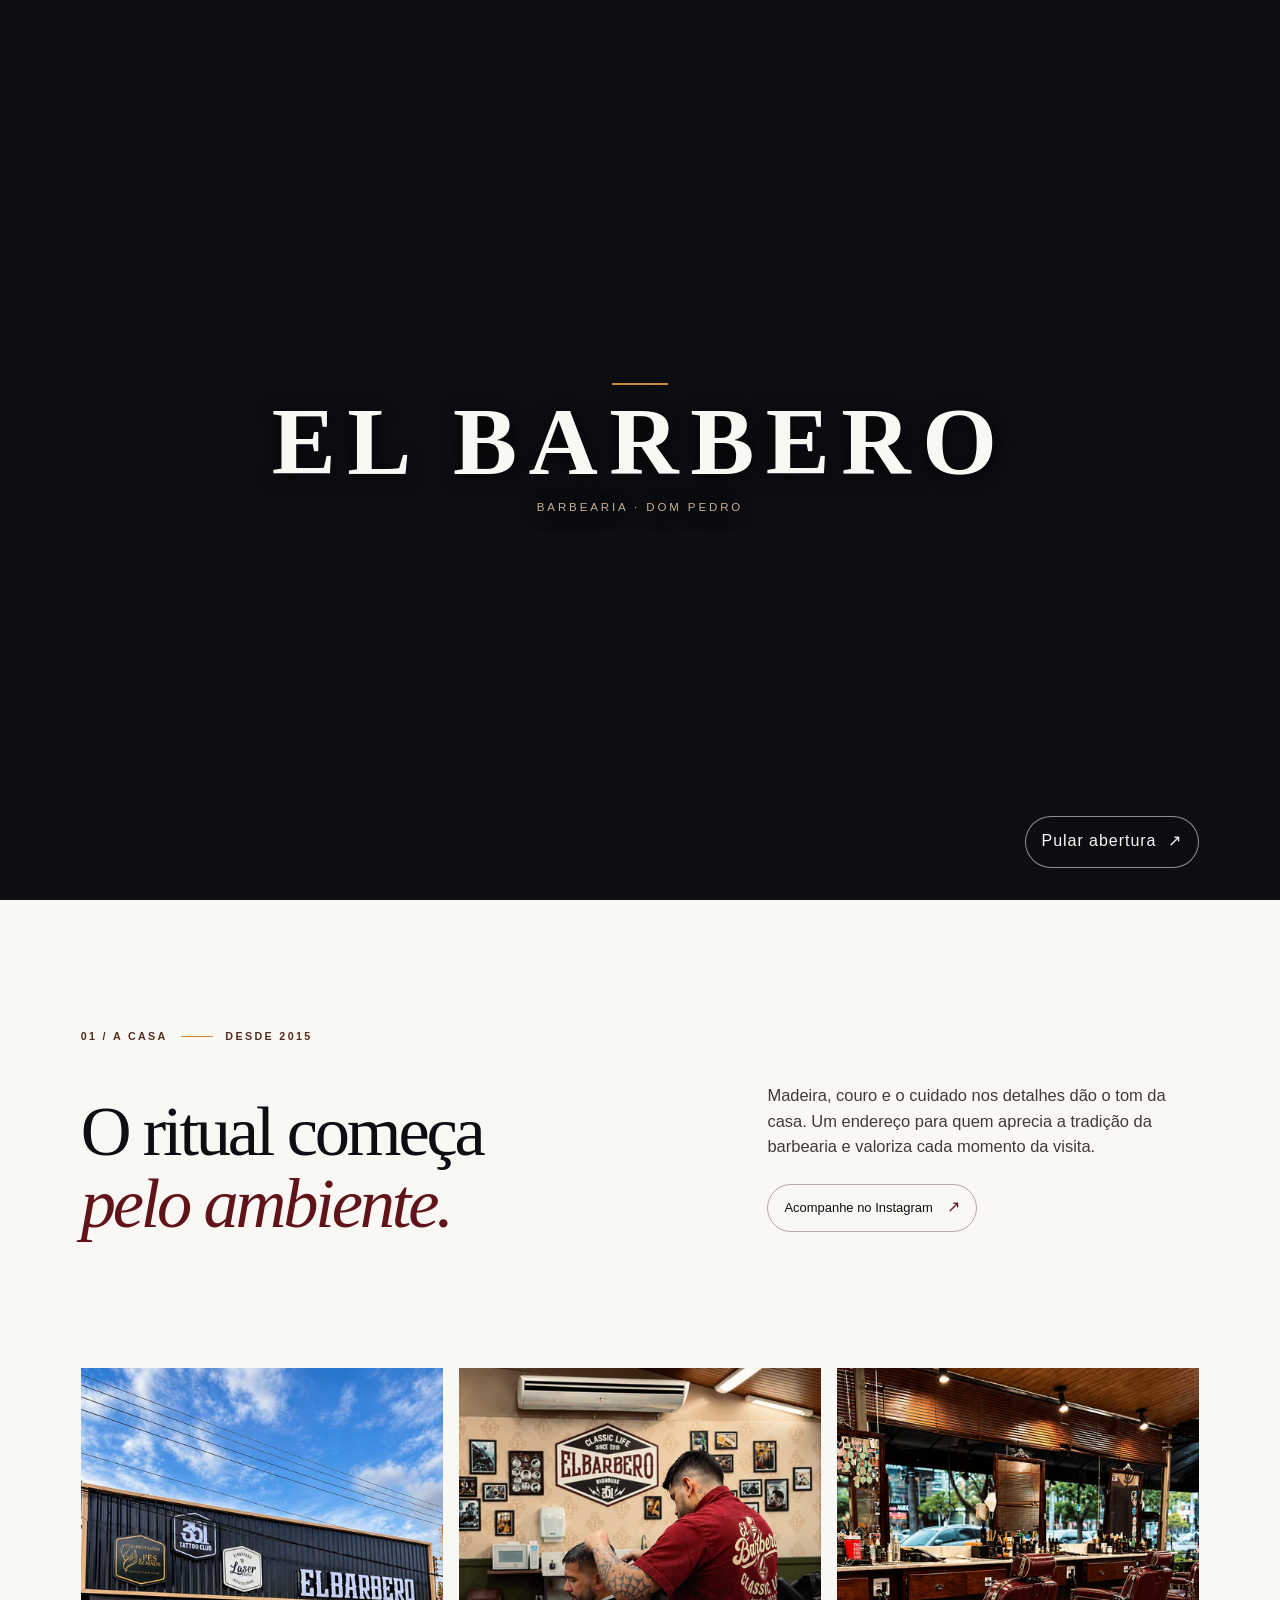
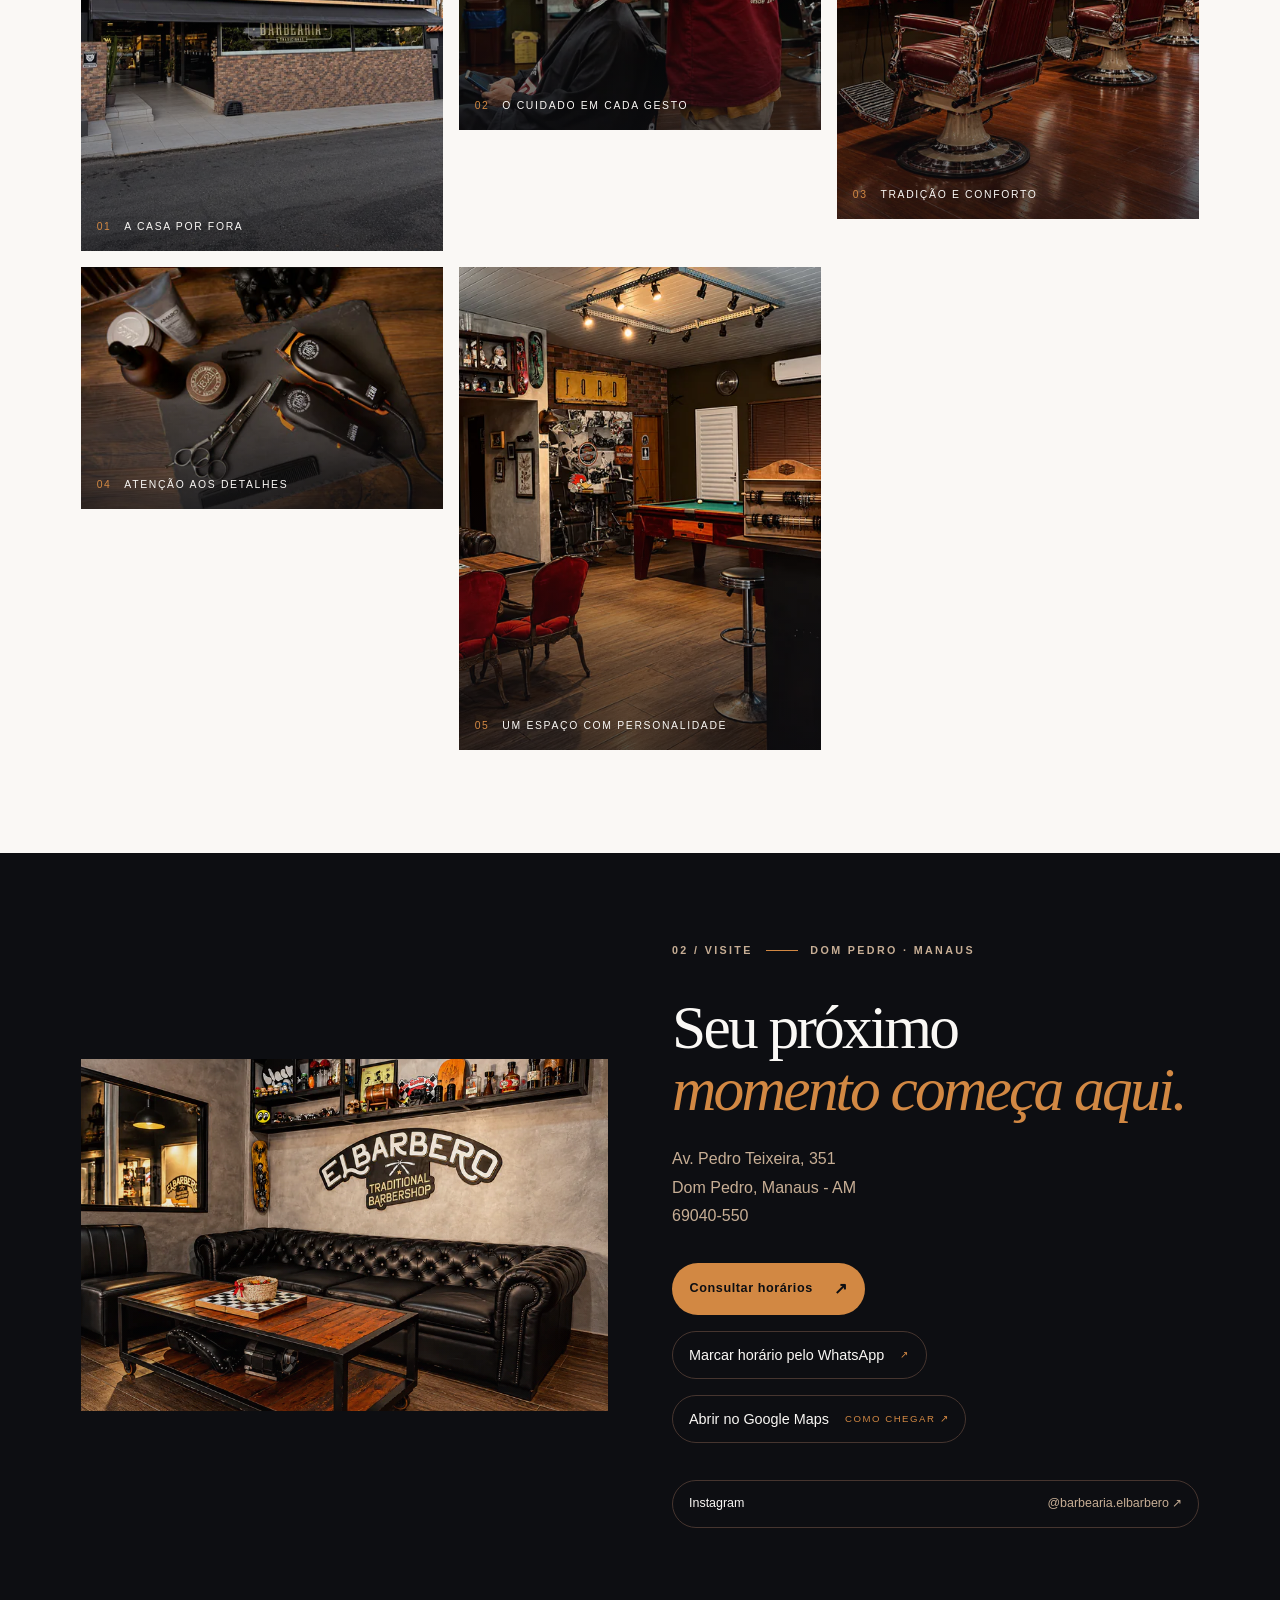
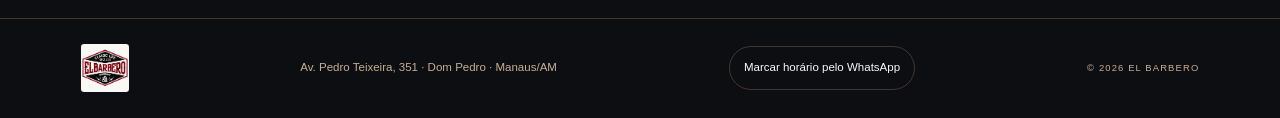
==== index.html @ ea4203a4 "Update WhatsApp booking calls to action" ====
<!doctype html>
<html lang="pt-BR">
<head>
  <meta charset="utf-8">
  <meta name="viewport" content="width=device-width, initial-scale=1">
  <meta name="theme-color" content="#0D0E12">
  <meta name="robots" content="index,follow,max-image-preview:large">
  <meta name="description" content="Barbearia clássica no bairro Dom Pedro, em Manaus. Conheça a El Barbero e fale com a equipe para consultar horários.">
  <title>El Barbero Barbearia no Dom Pedro, Manaus | Agende seu horário</title>
  <!-- TODO SEO: definir o domínio oficial e acrescentar a URL canônica e sitemap absolutos antes da publicação. -->
  <meta property="og:type" content="website">
  <meta property="og:locale" content="pt_BR">
  <meta property="og:site_name" content="El Barbero Barbearia — Dom Pedro">
  <meta property="og:title" content="El Barbero Barbearia no Dom Pedro, Manaus">
  <meta property="og:description" content="Conheça a El Barbero no Dom Pedro e fale com a equipe para consultar horários.">
  <link rel="icon" href="favicon.svg" type="image/svg+xml">
  <link rel="preload" as="image" type="image/webp" href="assets/imagens/otimizadas/hero-barbearia-1200.webp" imagesrcset="assets/imagens/otimizadas/hero-barbearia-480.webp 480w, assets/imagens/otimizadas/hero-barbearia-800.webp 800w, assets/imagens/otimizadas/hero-barbearia-1200.webp 1200w, assets/imagens/otimizadas/hero-barbearia-1254.webp 1254w" imagesizes="(max-width: 480px) 100vw, (max-width: 800px) 90vw, (max-width: 1499px) 70vw, 65vw" fetchpriority="high">
  <link rel="stylesheet" href="styles.css">
  <script type="application/ld+json">
  {
    "@context":"https://schema.org",
    "@type":"BarberShop",
    "name":"El Barbero Barbearia — Dom Pedro",
    "telephone":"+55 92 98194-3510",
    "address":{
      "@type":"PostalAddress",
      "streetAddress":"Av. Pedro Teixeira, 351 - Dom Pedro",
      "addressLocality":"Manaus",
      "addressRegion":"AM",
      "postalCode":"69040-550",
      "addressCountry":"BR"
    },
    "sameAs":["https://www.instagram.com/barbearia.elbarbero/"],
    "hasMap":"https://www.google.com/maps/place/El+Barbero+Barbearia+-+Dom+Pedro/data=!4m2!3m1!1s0x0:0x9305bbea23789d79"
  }
  </script>
</head>
<body>
  <a class="skip-link" href="#conteudo">Pular para o conteúdo</a>
  <div class="intro" id="intro" aria-label="Abertura da El Barbero" aria-live="polite">
    <video class="intro__video" id="intro-video" autoplay muted playsinline preload="auto" aria-hidden="true">
      <source src="assets/videos/abertura-el-barbero.mp4" type="video/mp4">
    </video>
    <div class="intro__fallback" aria-hidden="true"><span class="intro__rule"></span><span class="intro__name">EL BARBERO</span><span class="intro__sub">BARBEARIA · DOM PEDRO</span></div>
    <button class="intro__skip" id="skip-intro" type="button">Pular abertura <span aria-hidden="true">↗</span></button>
  </div>

  <header class="site-header" id="topo">
    <a class="brand" href="#topo" aria-label="El Barbero — início">
      <img class="brand__logo" src="assets/imagens/logo%20el%20barbero.png" alt="El Barbero Barbearia" width="500" height="500" fetchpriority="high">
    </a>
    <button class="menu-toggle" id="menu-toggle" type="button" aria-expanded="false" aria-controls="primary-nav" aria-label="Abrir menu"><span></span><span></span></button>
    <nav class="nav" id="primary-nav" aria-label="Navegação principal">
      <a href="#experiencia">A barbearia</a>
      <a href="#contato">Localização</a>
      <a class="nav__cta" href="https://wa.me/5592981943510?text=Ola%2C%20vim%20pelo%20site%20do%20El%20Barbero%20e%20quero%20marcar%20um%20horario" target="_blank" rel="noopener noreferrer" data-track="booking_cta_click" data-origin="header">Agendar horário <span aria-hidden="true">↗</span></a>
    </nav>
  </header>

  <main id="conteudo">
    <section class="hero" aria-labelledby="hero-title">
      <div class="hero__photo"><picture><source type="image/webp" srcset="assets/imagens/otimizadas/hero-barbearia-480.webp 480w, assets/imagens/otimizadas/hero-barbearia-800.webp 800w, assets/imagens/otimizadas/hero-barbearia-1200.webp 1200w, assets/imagens/otimizadas/hero-barbearia-1254.webp 1254w" sizes="(max-width: 480px) 100vw, (max-width: 800px) 90vw, (max-width: 1499px) 70vw, 65vw"><img src="assets/imagens/hero-barbearia.png" alt="Interior da El Barbero com cadeiras clássicas de couro e madeira" width="1254" height="1254" fetchpriority="high" decoding="async"></picture></div>
      <div class="hero__shade"></div>
      <div class="hero__content">
        <p class="eyebrow"><span></span> MANAUS · AMAZONAS</p>
        <h1 id="hero-title">Barbearia clássica<br>no <em>Dom Pedro,</em><br>em Manaus.</h1>
        <p class="hero__copy">Um espaço de tradição, cuidado e personalidade. Conheça a El Barbero e converse com a equipe para planejar sua visita.</p>
        <div class="hero__actions">
          <a class="button button--gold" href="https://wa.me/5592981943510?text=Ola%2C%20vim%20pelo%20site%20do%20El%20Barbero%20e%20quero%20marcar%20um%20horario" target="_blank" rel="noopener noreferrer" data-track="whatsapp_click" data-origin="hero">Agendar pelo WhatsApp <span aria-hidden="true">↗</span></a>
          <a class="text-link" href="https://www.google.com/maps/place/El+Barbero+Barbearia+-+Dom+Pedro/data=!4m2!3m1!1s0x0:0x9305bbea23789d79" target="_blank" rel="noopener noreferrer" data-track="directions_click" data-origin="hero">Como chegar <span aria-hidden="true">↓</span></a>
        </div>
      </div>
      <div class="hero__index" aria-hidden="true"><span>01</span><i></i><span>EL BARBERO</span></div>
      <a class="hero__scroll" href="#experiencia"><span>DESÇA PARA CONHECER</span><i></i></a>
    </section>

    <section class="intro-copy section-pad" id="experiencia" aria-labelledby="experience-title">
      <div class="section-kicker"><span>01 / A CASA</span><i></i><span>DESDE 2015</span></div>
      <div class="intro-copy__grid">
        <h2 id="experience-title">O ritual começa<br><em>pelo ambiente.</em></h2>
        <div class="intro-copy__text"><p>Madeira, couro e o cuidado nos detalhes dão o tom da casa. Um endereço para quem aprecia a tradição da barbearia e valoriza cada momento da visita.</p><a class="text-link text-link--dark" href="https://www.instagram.com/barbearia.elbarbero/" target="_blank" rel="noopener noreferrer" data-track="instagram_click" data-origin="experience">Acompanhe no Instagram <span aria-hidden="true">↗</span></a></div>
      </div>
    </section>

    <section class="gallery" aria-label="Fotografias da El Barbero Barbearia">
      <figure class="gallery__item gallery__item--facade"><picture><source type="image/webp" srcset="assets/imagens/otimizadas/fachada-el-barbero-480.webp 480w, assets/imagens/otimizadas/fachada-el-barbero-800.webp 800w, assets/imagens/otimizadas/fachada-el-barbero-1086.webp 1086w" sizes="(max-width: 800px) 49vw, (max-width: 1499px) 30vw, 25vw"><img src="assets/imagens/fachada-el-barbero.png" alt="Fachada da El Barbero Barbearia" width="1086" height="1449" loading="lazy" decoding="async"></picture><figcaption>01 <span>A CASA POR FORA</span></figcaption></figure>
      <figure class="gallery__item gallery__item--service"><picture><source type="image/webp" srcset="assets/imagens/otimizadas/atendimento-barbearia-480.webp 480w, assets/imagens/otimizadas/atendimento-barbearia-800.webp 800w, assets/imagens/otimizadas/atendimento-barbearia-1200.webp 1200w, assets/imagens/otimizadas/atendimento-barbearia-1254.webp 1254w" sizes="(max-width: 800px) 49vw, (max-width: 1499px) 30vw, 25vw"><img src="assets/imagens/atendimento-barbearia.png" alt="Barbeiro atendendo cliente no interior da barbearia" width="1254" height="1254" loading="lazy" decoding="async"></picture><figcaption>02 <span>O CUIDADO EM CADA GESTO</span></figcaption></figure>
      <figure class="gallery__item gallery__item--chair"><picture><source type="image/webp" srcset="assets/imagens/otimizadas/cadeira-barbearia-480.webp 480w, assets/imagens/otimizadas/cadeira-barbearia-800.webp 800w, assets/imagens/otimizadas/cadeira-barbearia-1123.webp 1123w" sizes="(max-width: 800px) 49vw, (max-width: 1499px) 30vw, 25vw"><img src="assets/imagens/cadeira-barbearia.png" alt="Cadeira clássica de couro da barbearia" width="1123" height="1400" loading="lazy" decoding="async"></picture><figcaption>03 <span>TRADIÇÃO E CONFORTO</span></figcaption></figure>
      <figure class="gallery__item gallery__item--detail"><picture><source type="image/webp" srcset="assets/imagens/otimizadas/detalhes-barbearia-480.webp 480w, assets/imagens/otimizadas/detalhes-barbearia-800.webp 800w, assets/imagens/otimizadas/detalhes-barbearia-1102.webp 1102w" sizes="(max-width: 800px) 49vw, (max-width: 1499px) 30vw, 25vw"><img src="assets/imagens/detalhes-barbearia.png" alt="Máquinas e instrumentos de barbearia sobre bancada de madeira" width="1102" height="737" loading="lazy" decoding="async"></picture><figcaption>04 <span>ATENÇÃO AOS DETALHES</span></figcaption></figure>
      <figure class="gallery__item gallery__item--lounge"><picture><source type="image/webp" srcset="assets/imagens/otimizadas/detalhes-barbearia2-480.webp 480w, assets/imagens/otimizadas/detalhes-barbearia2-800.webp 800w, assets/imagens/otimizadas/detalhes-barbearia2-1086.webp 1086w" sizes="(max-width: 800px) 100vw, 0px"><img src="assets/imagens/detalhes-barbearia2.png" alt="Espaço de convivência com sofá e decoração da El Barbero" width="1086" height="1448" loading="lazy" decoding="async"></picture><figcaption>05 <span>UM ESPAÇO COM PERSONALIDADE</span></figcaption></figure>
    </section>

    <section class="contact section-pad" id="contato" aria-labelledby="contact-title">
      <div class="contact__photo"><picture><source type="image/webp" srcset="assets/imagens/otimizadas/contato-barbearia-480.webp 480w, assets/imagens/otimizadas/contato-barbearia-800.webp 800w, assets/imagens/otimizadas/contato-barbearia-1200.webp 1200w, assets/imagens/otimizadas/contato-barbearia-1536.webp 1536w" sizes="(max-width: 800px) 100vw, 58vw"><img src="assets/imagens/contato-barbearia.png" alt="Interior acolhedor da El Barbero com sofá de couro e letreiro da barbearia" width="1536" height="1024" loading="lazy" decoding="async"></picture></div>
      <div class="contact__content">
        <div class="section-kicker section-kicker--light"><span>02 / VISITE</span><i></i><span>DOM PEDRO · MANAUS</span></div>
        <h2 id="contact-title">Seu próximo<br><em>momento começa aqui.</em></h2>
        <address>Av. Pedro Teixeira, 351<br>Dom Pedro, Manaus - AM<br>69040-550</address>
        <div class="contact__links">
          <a class="button button--gold" href="https://wa.me/5592981943510?text=Ola%2C%20vim%20pelo%20site%20do%20El%20Barbero%20e%20quero%20marcar%20um%20horario" target="_blank" rel="noopener noreferrer" data-track="whatsapp_click" data-origin="contact">Consultar horários <span aria-hidden="true">↗</span></a>
          <a class="contact__direct" href="https://wa.me/5592981943510?text=Ola%2C%20vim%20pelo%20site%20do%20El%20Barbero%20e%20quero%20marcar%20um%20horario" target="_blank" rel="noopener noreferrer" data-track="whatsapp_click" data-origin="contact">Marcar horário pelo WhatsApp <span>↗</span></a>
          <a class="contact__direct" href="https://www.google.com/maps/place/El+Barbero+Barbearia+-+Dom+Pedro/data=!4m2!3m1!1s0x0:0x9305bbea23789d79" target="_blank" rel="noopener noreferrer" data-track="directions_click" data-origin="contact">Abrir no Google Maps <span>COMO CHEGAR ↗</span></a>
        </div>
        <a class="contact__instagram" href="https://www.instagram.com/barbearia.elbarbero/" target="_blank" rel="noopener noreferrer" data-track="instagram_click" data-origin="contact">Instagram <span>@barbearia.elbarbero ↗</span></a>
      </div>
    </section>
  </main>

  <footer class="footer">
    <a class="brand brand--footer" href="#topo" aria-label="El Barbero — voltar ao início"><img class="brand__logo" src="assets/imagens/logo%20el%20barbero.png" alt="El Barbero Barbearia" width="500" height="500" loading="lazy" decoding="async"></a>
    <p>Av. Pedro Teixeira, 351 · Dom Pedro · Manaus/AM</p>
    <a href="https://wa.me/5592981943510?text=Ola%2C%20vim%20pelo%20site%20do%20El%20Barbero%20e%20quero%20marcar%20um%20horario" target="_blank" rel="noopener noreferrer" data-track="whatsapp_click" data-origin="footer">Marcar horário pelo WhatsApp</a>
    <span class="footer__copyright">© <span id="year">2026</span> EL BARBERO</span>
  </footer>
  <script src="script.js" defer></script>
</body>
</html>
---- styles.css ----
:root {
  --color-black:#0D0E12; --color-burgundy:#61131A; --color-ivory:#FAF8F5; --color-leather:#522E1E;
  --color-vintage-beige:#C7AE95; --color-antique-gold:#D28843; --color-background:var(--color-black);
  --color-surface:#1C1A19; --color-text:var(--color-ivory); --color-text-muted:var(--color-vintage-beige);
  --color-primary:var(--color-burgundy); --color-border:#46352F; --color-accent:var(--color-antique-gold);
  --font-display:Georgia,'Times New Roman',serif; --font-body:'Arial Narrow',Arial,sans-serif;
  --page-gutter:clamp(1.25rem,6.3vw,6.5rem);
}
*,*::before,*::after{box-sizing:border-box}html{scroll-behavior:smooth;scroll-padding-top:5.5rem}body{margin:0;background:var(--color-black);color:var(--color-ivory);font-family:var(--font-body);font-size:1rem;line-height:1.55;-webkit-font-smoothing:antialiased}body.intro-active{overflow:hidden}img{display:block;width:100%;height:100%;object-fit:cover}picture{display:block;width:100%;height:100%}a{color:inherit;text-decoration:none}button{font:inherit}::selection{background:var(--color-burgundy);color:var(--color-ivory)}:focus-visible{outline:2px solid var(--color-antique-gold);outline-offset:5px}.skip-link{position:fixed;z-index:200;top:1rem;left:1rem;padding:.75rem 1rem;background:var(--color-ivory);color:var(--color-black);transform:translateY(-180%)}.skip-link:focus{transform:none}
.intro{position:fixed;z-index:150;inset:0;display:grid;place-items:center;background:var(--color-black);overflow:hidden;transition:opacity .4s ease,visibility .4s ease}.intro.is-leaving{opacity:0;visibility:hidden;pointer-events:none}.intro__video{position:absolute;inset:0;width:100%;height:100%;object-fit:cover;opacity:.82}.intro.has-video .intro__fallback{opacity:0;visibility:hidden}.intro.has-fallback .intro__video{opacity:0}.intro__fallback{transition:opacity .2s ease,visibility .2s ease}.intro::after{position:absolute;inset:0;content:"";background:linear-gradient(90deg,rgba(13,14,18,.7),rgba(13,14,18,.1),rgba(13,14,18,.65))}.intro__fallback{position:relative;z-index:1;display:grid;justify-items:center;gap:.85rem;text-shadow:0 2px 20px #000}.intro__rule{width:3.5rem;height:2px;background:var(--color-accent)}.intro__name{font:600 clamp(2.5rem,8vw,6rem)/.9 var(--font-display);letter-spacing:.12em}.intro__sub{font-size:.72rem;letter-spacing:.25em;color:var(--color-vintage-beige)}.button,.nav__cta,.intro__skip{border-radius:999px}.intro__skip{position:absolute;z-index:2;right:var(--page-gutter);bottom:2rem;display:flex;align-items:center;gap:.75rem;border:1px solid rgba(250,248,245,.55);background:rgba(13,14,18,.55);color:var(--color-ivory);padding:.8rem 1rem;min-height:48px;cursor:pointer;letter-spacing:.06em}.intro__skip:hover{background:var(--color-burgundy)}.intro__skip:active,.button:active,.nav__cta:active,.text-link:active,.contact__direct:active{transform:translateY(1px)}
.site-header{position:absolute;z-index:20;top:0;left:0;display:flex;align-items:center;justify-content:space-between;width:100%;padding:1.25rem var(--page-gutter);border-bottom:1px solid rgba(250,248,245,.16)}.brand{display:inline-flex;align-items:center;gap:.72rem}.brand__mark{display:grid;place-items:center;width:2.6rem;height:2.6rem;border:1px solid var(--color-accent);color:var(--color-accent);font:italic 1.1rem var(--font-display)}.brand__type{display:grid;gap:.12rem}.brand__type strong{font:600 .94rem var(--font-display);letter-spacing:.16em}.brand__type small{font-size:.58rem;letter-spacing:.18em;color:var(--color-vintage-beige)}.nav{display:flex;align-items:center;gap:clamp(1.3rem,3.2vw,3.25rem);font-size:.8rem;letter-spacing:.08em}.nav>a:not(.nav__cta){color:rgba(250,248,245,.82);transition:color .2s}.nav>a:not(.nav__cta):hover{color:var(--color-accent)}.nav__cta{display:flex;align-items:center;gap:1rem;border:1px solid rgba(210,136,67,.7);padding:.8rem 1rem;min-height:48px;color:var(--color-ivory)}.nav__cta span{color:var(--color-accent)}.menu-toggle{display:none}
.hero{position:relative;display:flex;align-items:center;min-height:min(850px,100svh);min-height:max(650px,100svh);padding:9rem var(--page-gutter) 7rem;isolation:isolate;overflow:hidden}.hero__photo,.hero__shade{position:absolute;z-index:-2;inset:0}.hero__photo{left:30%;}.hero__photo img{object-position:center 48%}.hero__shade{z-index:-1;background:linear-gradient(90deg,var(--color-black) 0%,rgba(13,14,18,.96) 20%,rgba(13,14,18,.75) 46%,rgba(13,14,18,.1) 100%),linear-gradient(0deg,rgba(13,14,18,.58),transparent 36%)}.hero__content{max-width:760px;padding-top:2rem}.eyebrow,.section-kicker{display:flex;align-items:center;gap:.8rem;color:var(--color-vintage-beige);font-size:.67rem;font-weight:600;letter-spacing:.22em}.eyebrow span{width:1.7rem;height:1px;background:var(--color-accent)}h1,h2,p,figure{margin-top:0}.hero h1{margin:1.5rem 0 1.1rem;font:500 clamp(3.15rem,7.3vw,7rem)/.97 var(--font-display);letter-spacing:-.045em}.hero h1 em,h2 em{color:var(--color-antique-gold);font-weight:400}.hero__copy{max-width:28rem;margin-bottom:2rem;color:rgba(250,248,245,.79);font-size:1.04rem}.hero__actions{display:flex;flex-wrap:wrap;align-items:center;gap:1.8rem}.button{display:inline-flex;align-items:center;justify-content:center;gap:1.3rem;min-height:52px;padding:.85rem 1.1rem;font-size:.79rem;font-weight:700;letter-spacing:.045em;transition:background .2s,color .2s,transform .2s}.button:hover{transform:translateY(-2px)}.button--gold{background:var(--color-antique-gold);color:var(--color-black)}.button--gold:hover{background:var(--color-ivory)}.button span{font-size:1rem}.text-link{display:inline-flex;align-items:center;justify-content:center;gap:.9rem;min-height:48px;padding:.65rem 1rem;border:1px solid rgba(250,248,245,.48);border-radius:999px;font-size:.81rem;transition:background .2s,color .2s,transform .2s}.text-link:hover{background:rgba(250,248,245,.1)}.text-link span{color:var(--color-accent);font-size:1rem}.hero__index{position:absolute;right:var(--page-gutter);bottom:3.2rem;display:flex;align-items:center;gap:.75rem;color:var(--color-vintage-beige);font-size:.61rem;letter-spacing:.2em}.hero__index span:first-child{color:var(--color-accent)}.hero__index i{width:3rem;height:1px;background:var(--color-border)}.hero__scroll{position:absolute;bottom:2rem;left:var(--page-gutter);display:flex;align-items:center;gap:.9rem;color:var(--color-vintage-beige);font-size:.58rem;letter-spacing:.2em}.hero__scroll i{width:2.7rem;height:1px;background:var(--color-accent)}
.section-pad{padding:clamp(4.5rem,10vw,9rem) var(--page-gutter)}.intro-copy{background:var(--color-ivory);color:var(--color-black)}.section-kicker{color:var(--color-leather)}.section-kicker i{width:2rem;height:1px;background:var(--color-antique-gold)}.intro-copy__grid{display:grid;grid-template-columns:1.15fr .85fr;gap:clamp(2rem,8vw,9rem);align-items:end;margin-top:2.4rem}.intro-copy h2,.contact h2{margin:0;font:500 clamp(2.75rem,5.5vw,5.7rem)/1.02 var(--font-display);letter-spacing:-.045em}.intro-copy h2 em{color:var(--color-burgundy)}.intro-copy__text{max-width:28rem;padding-bottom:.5rem}.intro-copy__text p{margin-bottom:1.5rem;color:#403a35;font-size:1.03rem}.text-link--dark{border-color:rgba(82,46,30,.4);color:var(--color-black)}.text-link--dark:hover{background:rgba(82,46,30,.08)}.text-link--dark span{color:var(--color-burgundy)}
.gallery{display:grid;grid-template-columns:1.05fr .95fr 1fr;grid-template-rows:clamp(230px,31vw,440px) clamp(230px,28vw,390px);gap:1rem;padding:0 var(--page-gutter) clamp(4rem,8vw,7rem);background:var(--color-ivory)}.gallery__item{position:relative;min-width:0;overflow:hidden;background:var(--color-surface)}.gallery__item img{transition:transform .65s cubic-bezier(.2,.7,.2,1)}.gallery__item:hover img{transform:scale(1.025)}.gallery__item::after{position:absolute;inset:45% 0 0;content:"";background:linear-gradient(transparent,rgba(13,14,18,.72));pointer-events:none}.gallery__item figcaption{position:absolute;z-index:1;right:1rem;bottom:1rem;left:1rem;display:flex;align-items:center;gap:.8rem;color:var(--color-accent);font-size:.65rem;letter-spacing:.16em}.gallery__item figcaption span{color:var(--color-ivory)}.gallery__item--facade{grid-row:span 2}.gallery__item--service{grid-column:2;grid-row:span 2}.gallery__item--chair img{object-position:center 57%}.gallery__item--detail img{object-position:center}.gallery__item--lounge{display:none}
.contact{position:relative;display:grid;grid-template-columns:1fr 1fr;min-height:700px;padding-top:0;padding-bottom:0;background:var(--color-black);overflow:hidden}.contact__photo{position:absolute;inset:0 42% 0 0}.contact__photo::after{position:absolute;inset:0;content:"";background:linear-gradient(90deg,rgba(13,14,18,.12),rgba(13,14,18,.35) 62%,var(--color-black)),linear-gradient(0deg,rgba(13,14,18,.38),transparent 60%)}.contact__content{grid-column:2;align-self:center;padding:6rem 0 6rem clamp(2.5rem,5vw,5.5rem)}.section-kicker--light{color:var(--color-vintage-beige)}.contact h2{margin:2.3rem 0 1.5rem;font-size:clamp(2.75rem,4.8vw,5rem)}.contact address{margin-bottom:2rem;color:var(--color-vintage-beige);font-style:normal;line-height:1.8}.contact__links{display:grid;justify-items:start;gap:1rem}.contact__direct{display:flex;flex-wrap:wrap;align-items:center;gap:1rem;min-height:48px;padding:.55rem 1rem;border:1px solid var(--color-border);border-radius:999px;color:var(--color-ivory);font-size:.9rem;transition:border-color .2s,background .2s,transform .2s}.contact__direct:hover{border-color:var(--color-accent);background:rgba(210,136,67,.08)}.contact__direct span{color:var(--color-accent);font-size:.6rem;letter-spacing:.16em}.contact__instagram{display:flex;align-items:center;justify-content:space-between;flex-wrap:wrap;gap:.7rem;margin-top:2.3rem;padding:.7rem 1rem;border:1px solid var(--color-border);border-radius:999px;min-height:48px;color:var(--color-ivory);font-size:.78rem;transition:border-color .2s,background .2s,transform .2s}.contact__instagram:hover{border-color:var(--color-accent);background:rgba(210,136,67,.08)}.contact__instagram:active{transform:translateY(1px)}.contact__instagram span{color:var(--color-vintage-beige)}
.footer{display:flex;align-items:center;justify-content:space-between;gap:1.5rem;padding:1.6rem var(--page-gutter);border-top:1px solid var(--color-border);color:var(--color-vintage-beige);font-size:.72rem}.footer p{margin:0}.footer>a:not(.brand){display:inline-flex;align-items:center;min-height:44px;padding:.55rem .9rem;border:1px solid var(--color-border);border-radius:999px;color:var(--color-ivory);transition:border-color .2s,background .2s,transform .2s}.footer>a:not(.brand):hover{border-color:var(--color-accent);background:rgba(210,136,67,.08)}.footer>a:not(.brand):active{transform:translateY(1px)}.brand--footer .brand__mark{width:2.1rem;height:2.1rem;font-size:.9rem}.brand--footer .brand__type strong{font-size:.76rem}.brand--footer .brand__type small{font-size:.5rem}.footer__copyright{font-size:.59rem;letter-spacing:.12em}
@media(min-width:1500px){.hero__photo{left:35%}.hero__content{margin-left:2vw}.gallery{max-width:1800px;margin-inline:auto}}
@media(max-width:800px){.site-header{padding-top:1rem;padding-bottom:1rem}.menu-toggle{display:grid;gap:5px;place-content:center;width:48px;height:48px;border:1px solid rgba(250,248,245,.38);background:rgba(13,14,18,.4);cursor:pointer;border-radius:50%}.menu-toggle span{display:block;width:19px;height:1px;background:var(--color-ivory)}.nav{position:absolute;top:100%;right:0;left:0;display:none;align-items:stretch;gap:0;padding:.5rem var(--page-gutter) 1rem;background:var(--color-black);border-bottom:1px solid var(--color-border)}.nav.is-open{display:grid}.nav>a{padding:1rem 0;border-bottom:1px solid rgba(70,53,47,.65)}.nav .nav__cta{justify-content:space-between;margin-top:.8rem;padding:.85rem 1rem;border:1px solid var(--color-accent)}.hero{min-height:max(680px,100svh);padding-top:9rem}.hero__photo{left:10%}.hero__shade{background:linear-gradient(90deg,rgba(13,14,18,.9),rgba(13,14,18,.73) 45%,rgba(13,14,18,.23)),linear-gradient(0deg,rgba(13,14,18,.68),transparent 45%)}.hero__content{max-width:610px}.hero h1{font-size:clamp(3.25rem,10vw,5.8rem)}.intro-copy__grid{grid-template-columns:1fr;gap:1.5rem}.intro-copy__text{max-width:34rem}.gallery{grid-template-columns:1fr 1fr;grid-template-rows:340px 300px 260px}.gallery__item--facade{grid-row:span 2}.gallery__item--service{grid-column:auto;grid-row:span 2}.gallery__item--chair{grid-column:1;grid-row:3}.gallery__item--detail{grid-column:2;grid-row:3}.gallery__item--lounge{display:block;grid-column:1 / -1;height:260px}.contact{grid-template-columns:1fr;min-height:0;padding:0 var(--page-gutter)}.contact__photo{inset:0 calc(var(--page-gutter) * -1) 0 0;opacity:.45}.contact__photo::after{background:linear-gradient(90deg,rgba(13,14,18,.45),var(--color-black)),linear-gradient(0deg,var(--color-black),transparent 75%)}.contact__content{position:relative;grid-column:1;padding:5.5rem 0}.footer{flex-wrap:wrap}.footer p{order:3;width:100%}}
@media(max-width:480px){:root{--page-gutter:1.2rem}.brand__mark{width:2.3rem;height:2.3rem}.brand__type strong{font-size:.82rem}.brand__type small{font-size:.53rem}.hero{min-height:max(650px,100svh);padding-bottom:7rem}.hero__photo{left:0}.hero__shade{background:linear-gradient(90deg,rgba(13,14,18,.92),rgba(13,14,18,.71) 62%,rgba(13,14,18,.45)),linear-gradient(0deg,rgba(13,14,18,.68),transparent 45%)}.hero h1{font-size:clamp(3rem,12vw,4.2rem)}.hero__copy{max-width:22rem;font-size:.96rem}.hero__actions{align-items:flex-start;gap:.8rem 1.2rem}.button{font-size:.72rem}.hero__index{right:var(--page-gutter);bottom:1.5rem}.hero__scroll{bottom:1.5rem;font-size:.52rem}.section-pad{padding-top:4.5rem;padding-bottom:4.5rem}.section-kicker{gap:.55rem;font-size:.58rem;letter-spacing:.16em}.intro-copy h2,.contact h2{font-size:clamp(2.6rem,11vw,3.7rem)}.gallery{grid-template-rows:290px 260px 220px;gap:.6rem;padding-bottom:4.5rem}.gallery__item--lounge{height:220px}.gallery__item figcaption{right:.6rem;bottom:.65rem;left:.6rem;gap:.45rem;font-size:.55rem;letter-spacing:.1em}.contact__content{padding:4.5rem 0}.contact h2{margin-top:1.7rem}.contact__direct{font-size:.82rem}.contact__instagram{flex-wrap:wrap}.footer{gap:.8rem;padding-top:1.3rem;padding-bottom:1.3rem;font-size:.67rem}.footer__copyright{margin-left:auto}}
@media(prefers-reduced-motion:reduce){html{scroll-behavior:auto}*,*::before,*::after{scroll-behavior:auto!important;transition-duration:.01ms!important;animation-duration:.01ms!important;animation-iteration-count:1!important}.intro{display:none}body.intro-active{overflow:auto}}

/* Editorial photo layout and contact image: keep the original photo proportions. */
.gallery{grid-template-columns:repeat(3,minmax(0,1fr));grid-template-rows:none;align-items:start;gap:clamp(.65rem,1.2vw,1.1rem)}
.gallery__item{align-self:start;min-width:0;height:auto;aspect-ratio:auto;margin:0;overflow:hidden}
.gallery__item picture{display:block;width:100%;height:auto}
.gallery__item img{display:block;width:100%;height:auto;object-fit:contain;transition:transform .65s cubic-bezier(.2,.7,.2,1)}
.gallery__item--facade,.gallery__item--service,.gallery__item--chair,.gallery__item--detail,.gallery__item--lounge{grid-column:auto;grid-row:auto;height:auto}
.gallery__item--lounge{display:block}
.gallery__item--chair img,.gallery__item--detail img{object-position:center}
.contact{grid-template-columns:minmax(0,1fr) minmax(0,1fr);min-height:0;gap:clamp(2rem,5vw,5rem);padding-top:clamp(4rem,7vw,7rem);padding-bottom:clamp(4rem,7vw,7rem);overflow:visible}
.contact__photo{position:relative;inset:auto;grid-column:1;align-self:center;width:100%;height:auto;aspect-ratio:3/2;opacity:1;overflow:hidden}
.contact__photo picture{display:block;width:100%;height:auto}
.contact__photo img{display:block;width:100%;height:auto;aspect-ratio:3/2;object-fit:cover;object-position:center}
.contact__photo::after{background:linear-gradient(90deg,rgba(13,14,18,.08),rgba(13,14,18,.04)),linear-gradient(0deg,rgba(13,14,18,.22),transparent 55%)}
.contact__content{grid-column:2;align-self:center;padding:0}
@media(max-width:800px){.gallery{grid-template-columns:repeat(2,minmax(0,1fr));gap:.8rem}.gallery__item--service,.gallery__item--lounge{grid-column:auto}.contact{grid-template-columns:minmax(0,1fr);gap:0;padding:0 var(--page-gutter) clamp(4rem,8vw,6rem)}.contact__photo{grid-column:1/-1;width:calc(100% + 2 * var(--page-gutter));max-width:none;margin-inline:calc(-1 * var(--page-gutter));aspect-ratio:16/9}.contact__photo img{height:100%;object-fit:cover}.contact__content{grid-column:1;padding:3rem 0 0}}
@media(max-width:520px){.gallery{grid-template-columns:minmax(0,1fr);gap:.75rem;padding-bottom:4.5rem}.gallery__item,.gallery__item--facade,.gallery__item--service,.gallery__item--chair,.gallery__item--detail,.gallery__item--lounge{grid-column:1;grid-row:auto;width:100%;height:auto}.gallery__item--service{grid-column:1}.gallery__item figcaption{right:.8rem;bottom:.8rem;left:.8rem;gap:.6rem;font-size:.62rem;letter-spacing:.12em}.contact{padding-bottom:3.5rem}.contact__photo{aspect-ratio:4/3}.contact__photo img{height:100%;object-fit:cover;object-position:center}.contact__content{padding-top:2.25rem}}

/* Show the complete opening animation and use the supplied brand mark. */
.intro__video{object-fit:contain;object-position:center;background:var(--color-black)}
.brand{gap:0}
.brand__logo{display:block;width:4rem;height:4rem;object-fit:contain;background:var(--color-ivory);border-radius:.2rem}
.brand--footer .brand__logo{width:3rem;height:3rem}
@media(max-width:800px){.brand__logo{width:3.5rem;height:3.5rem}}
@media(max-width:480px){.brand__logo{width:3.25rem;height:3.25rem}}
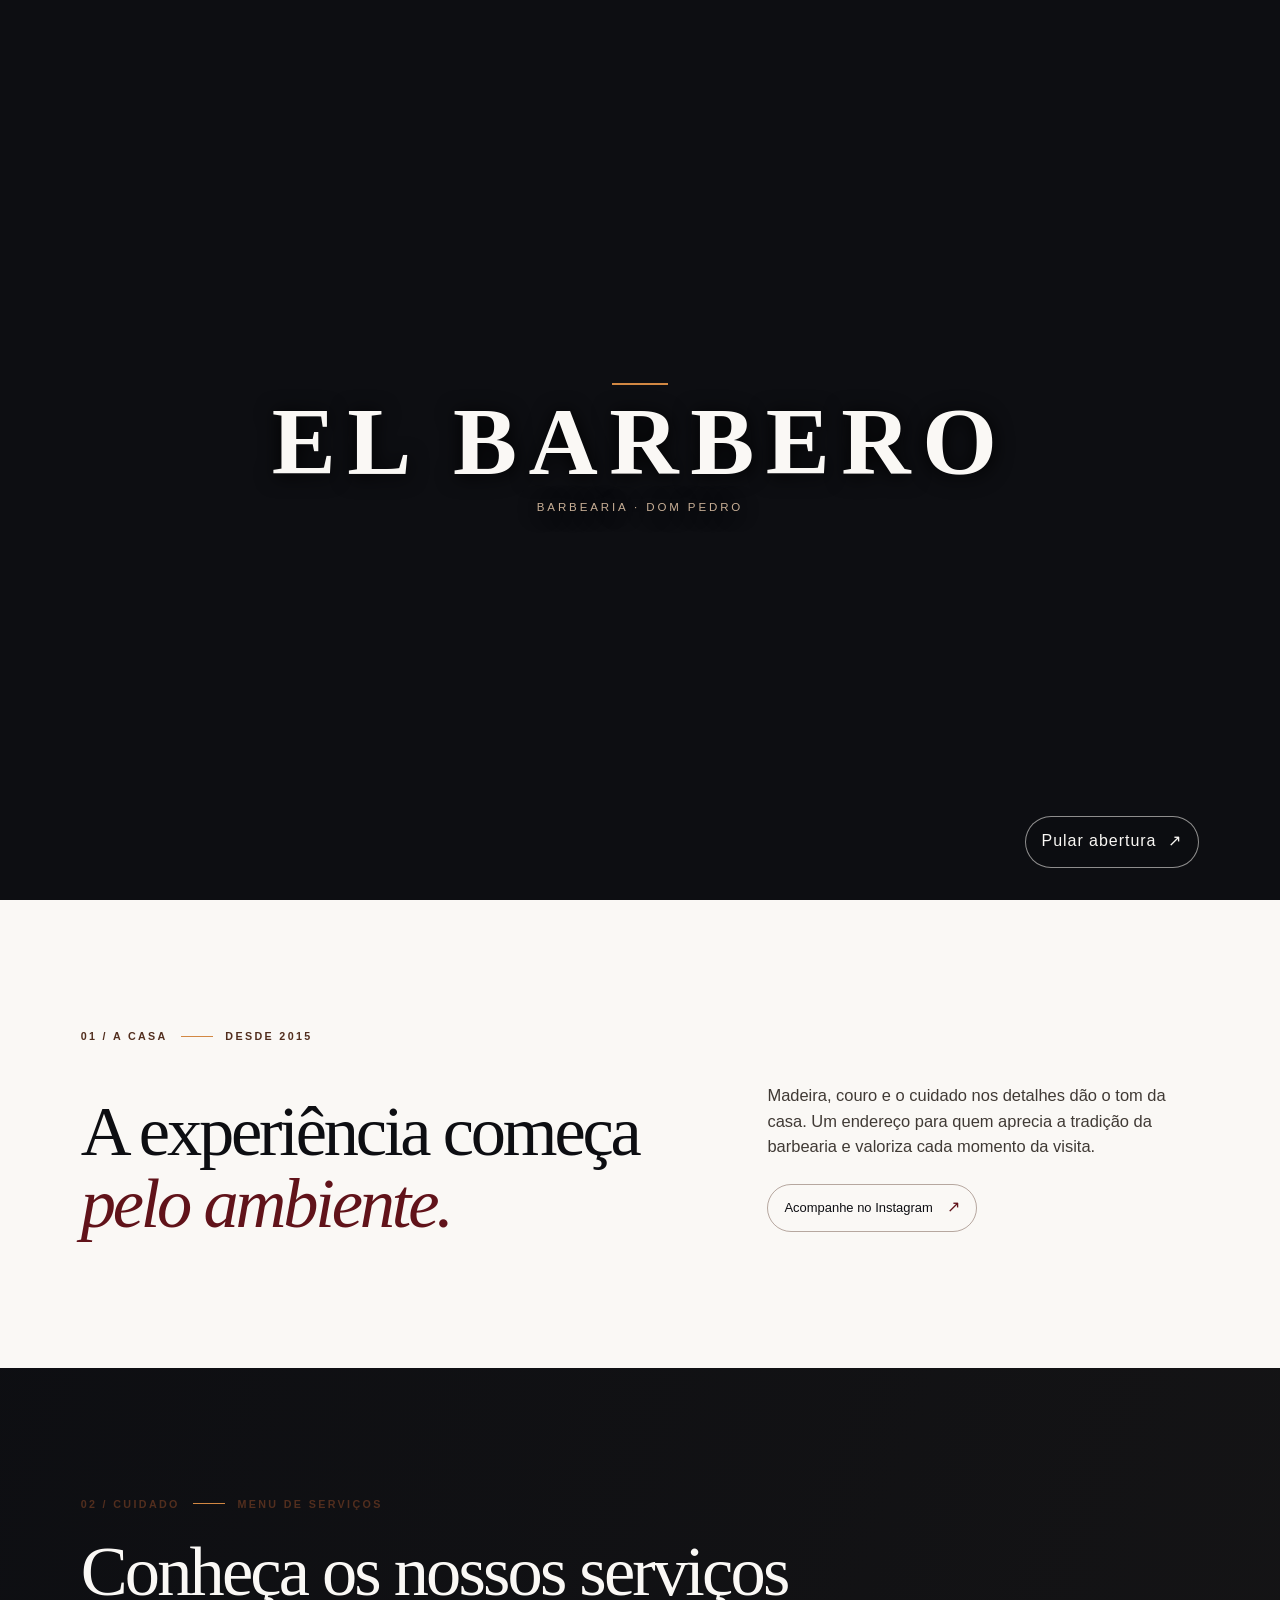
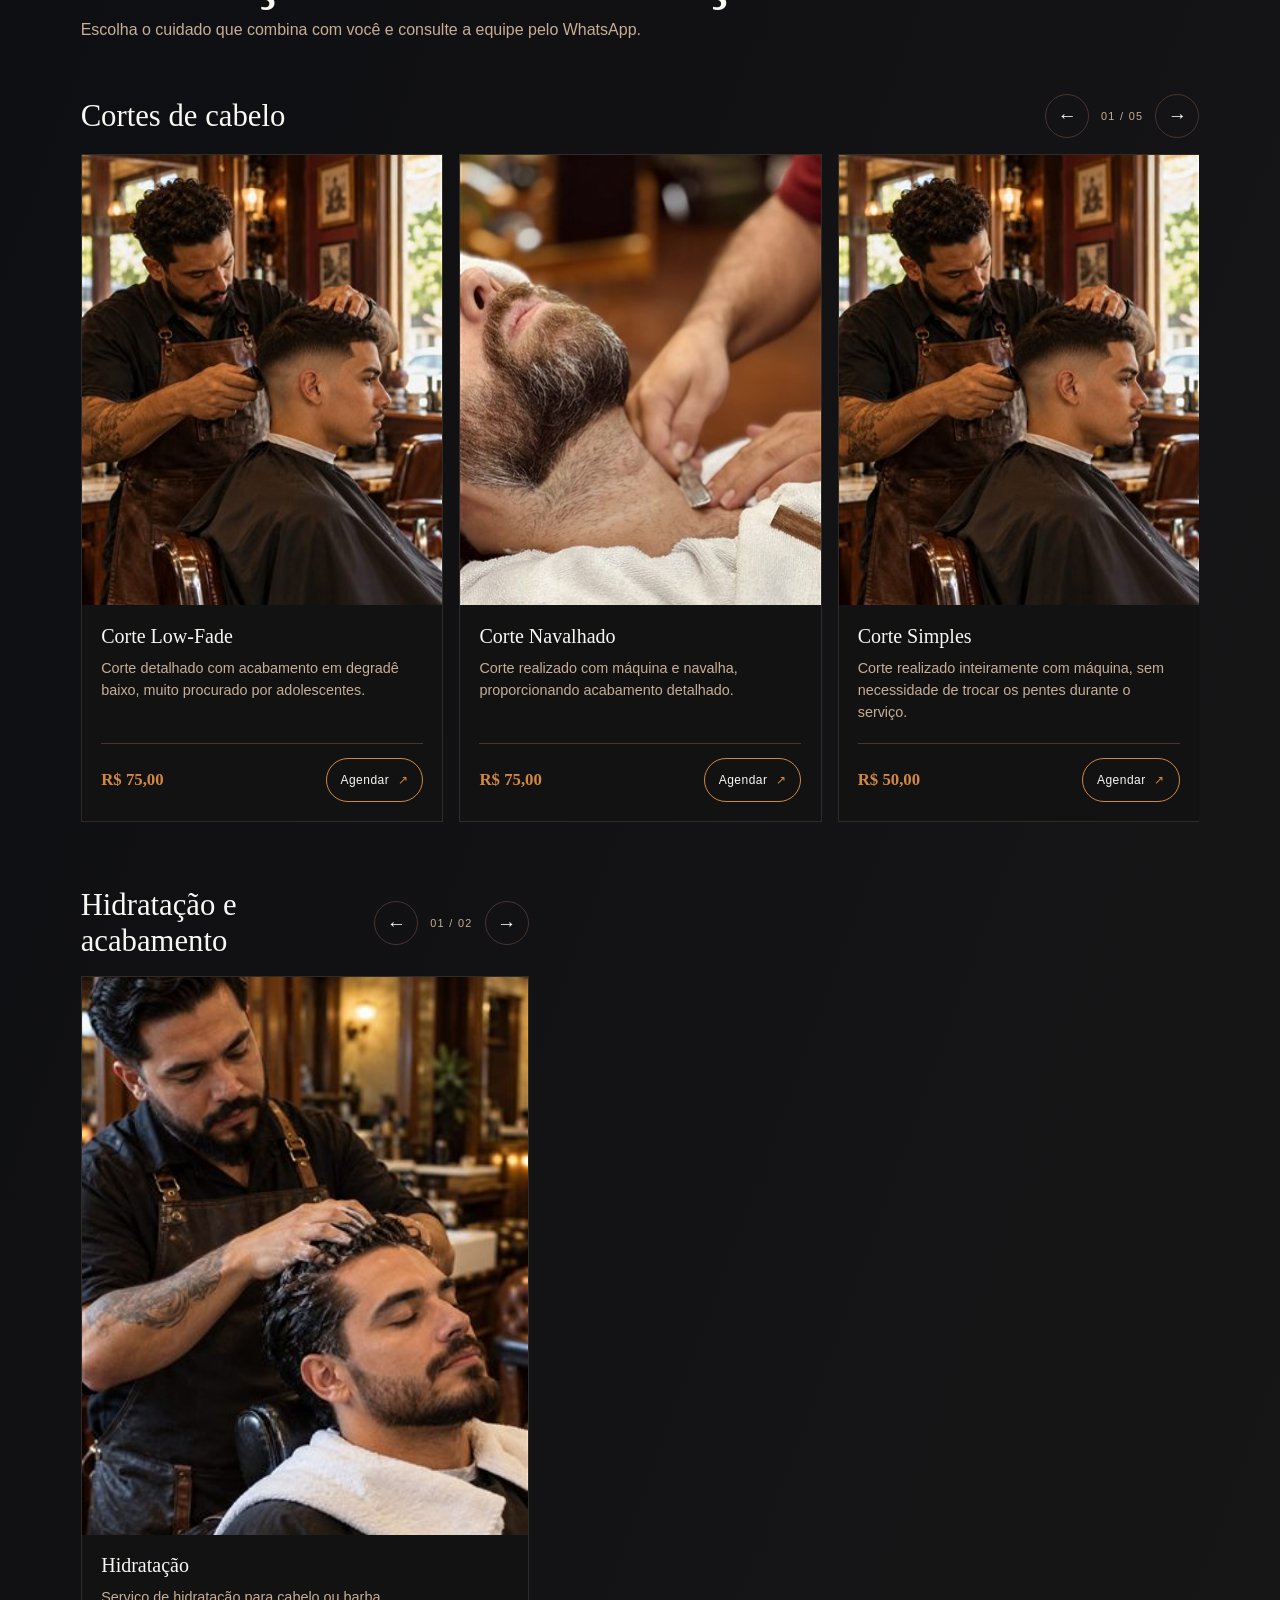
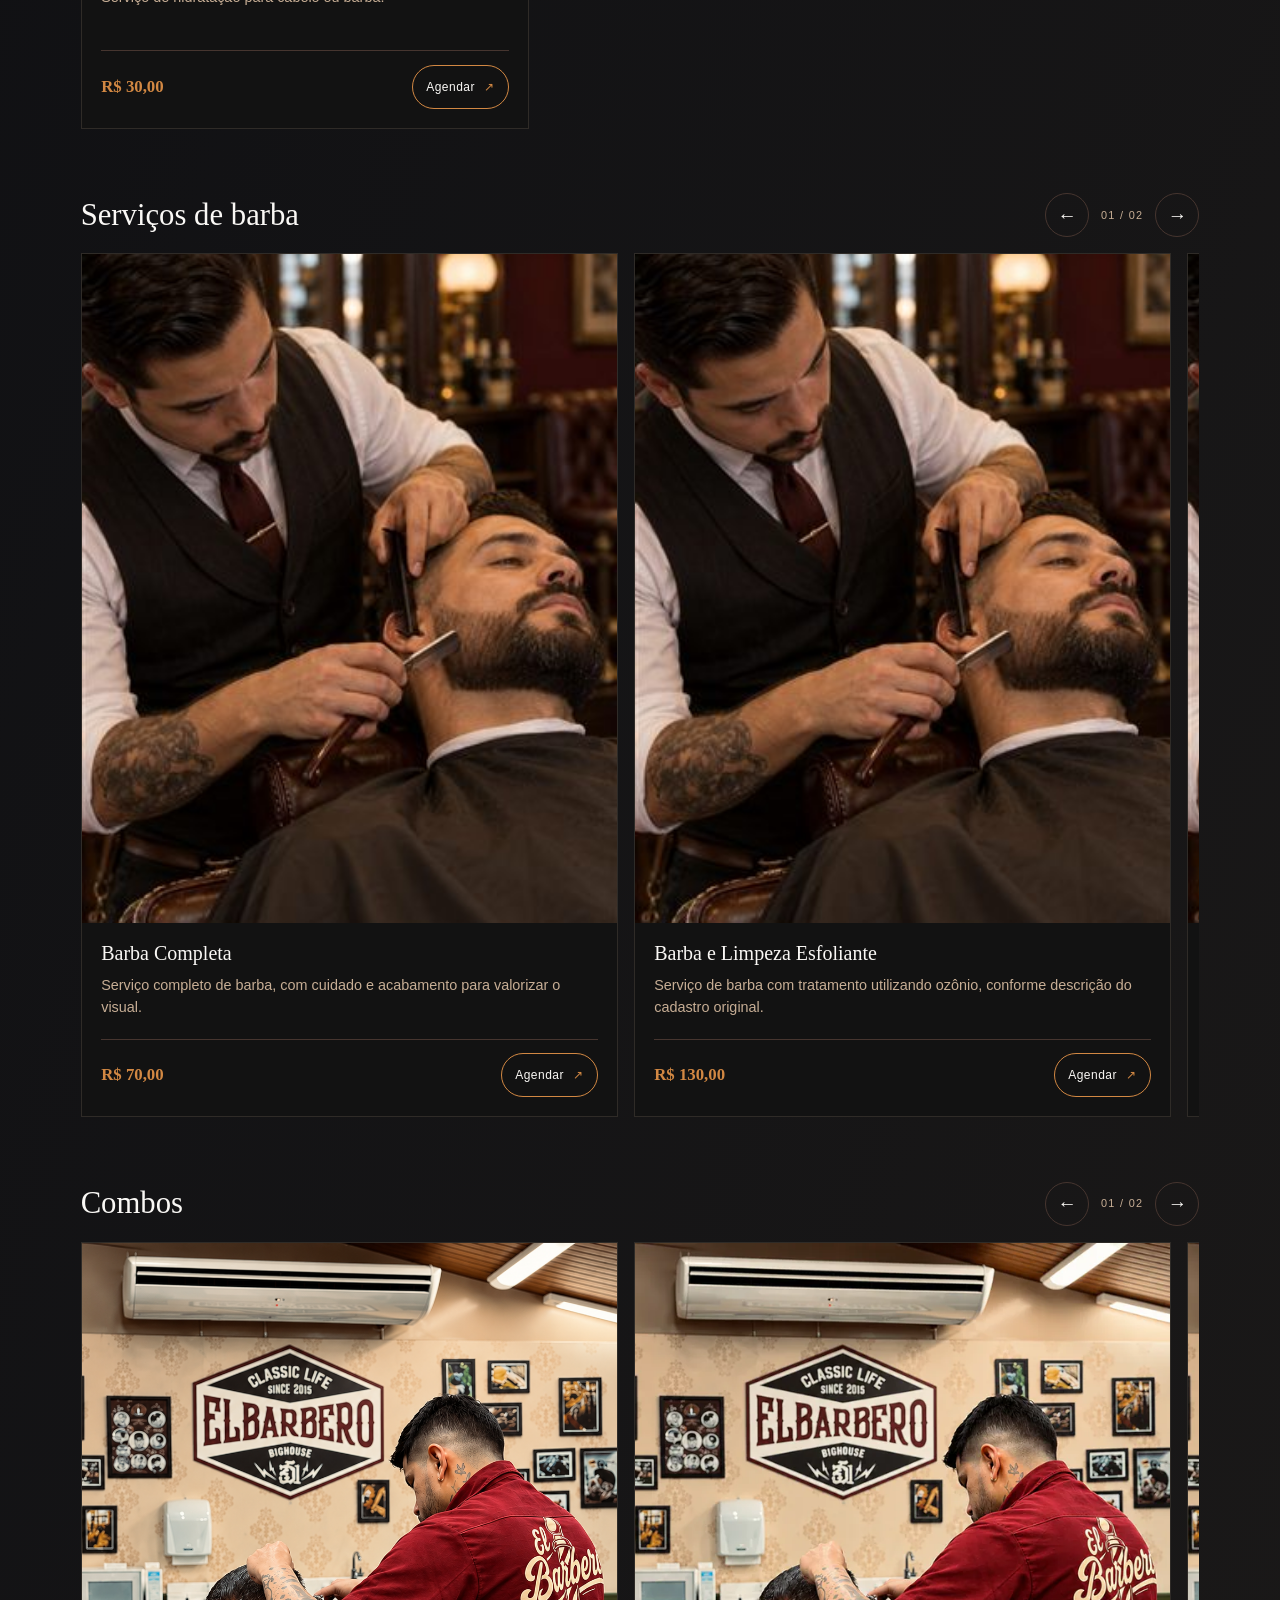
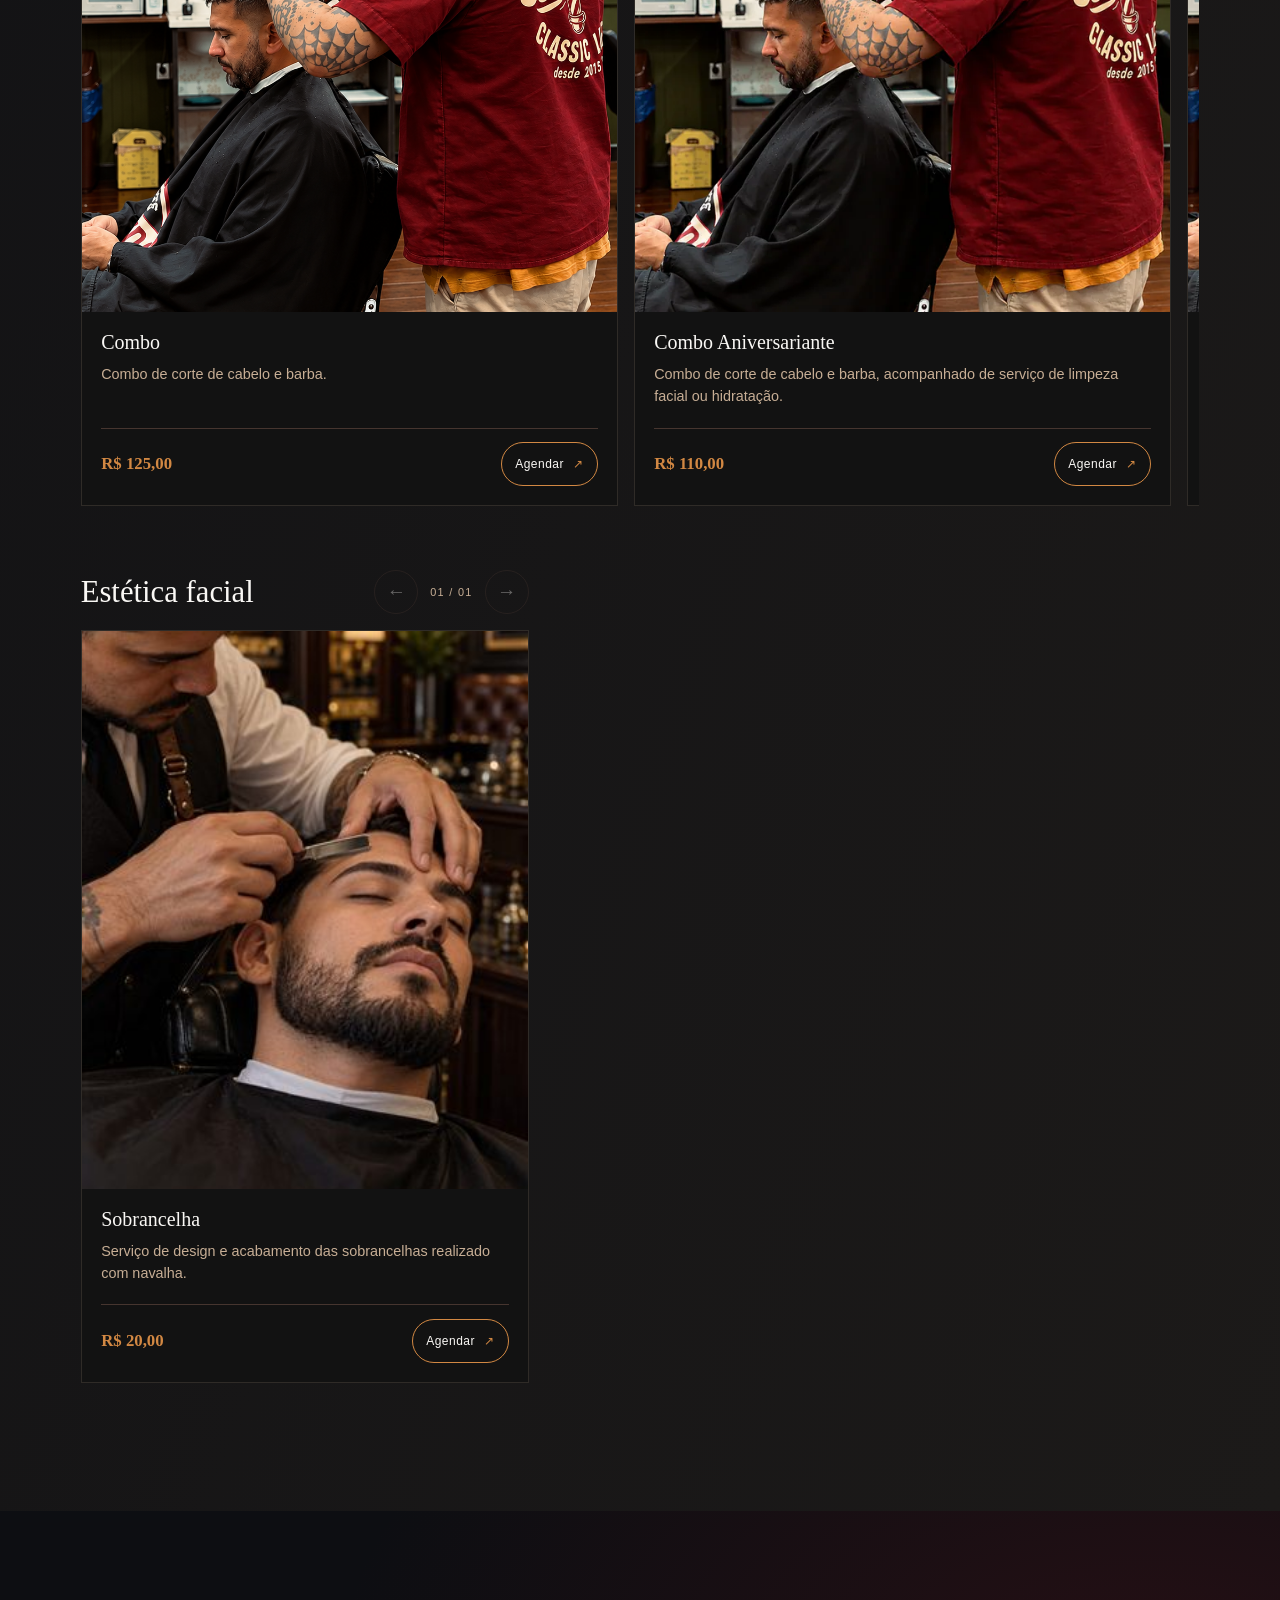
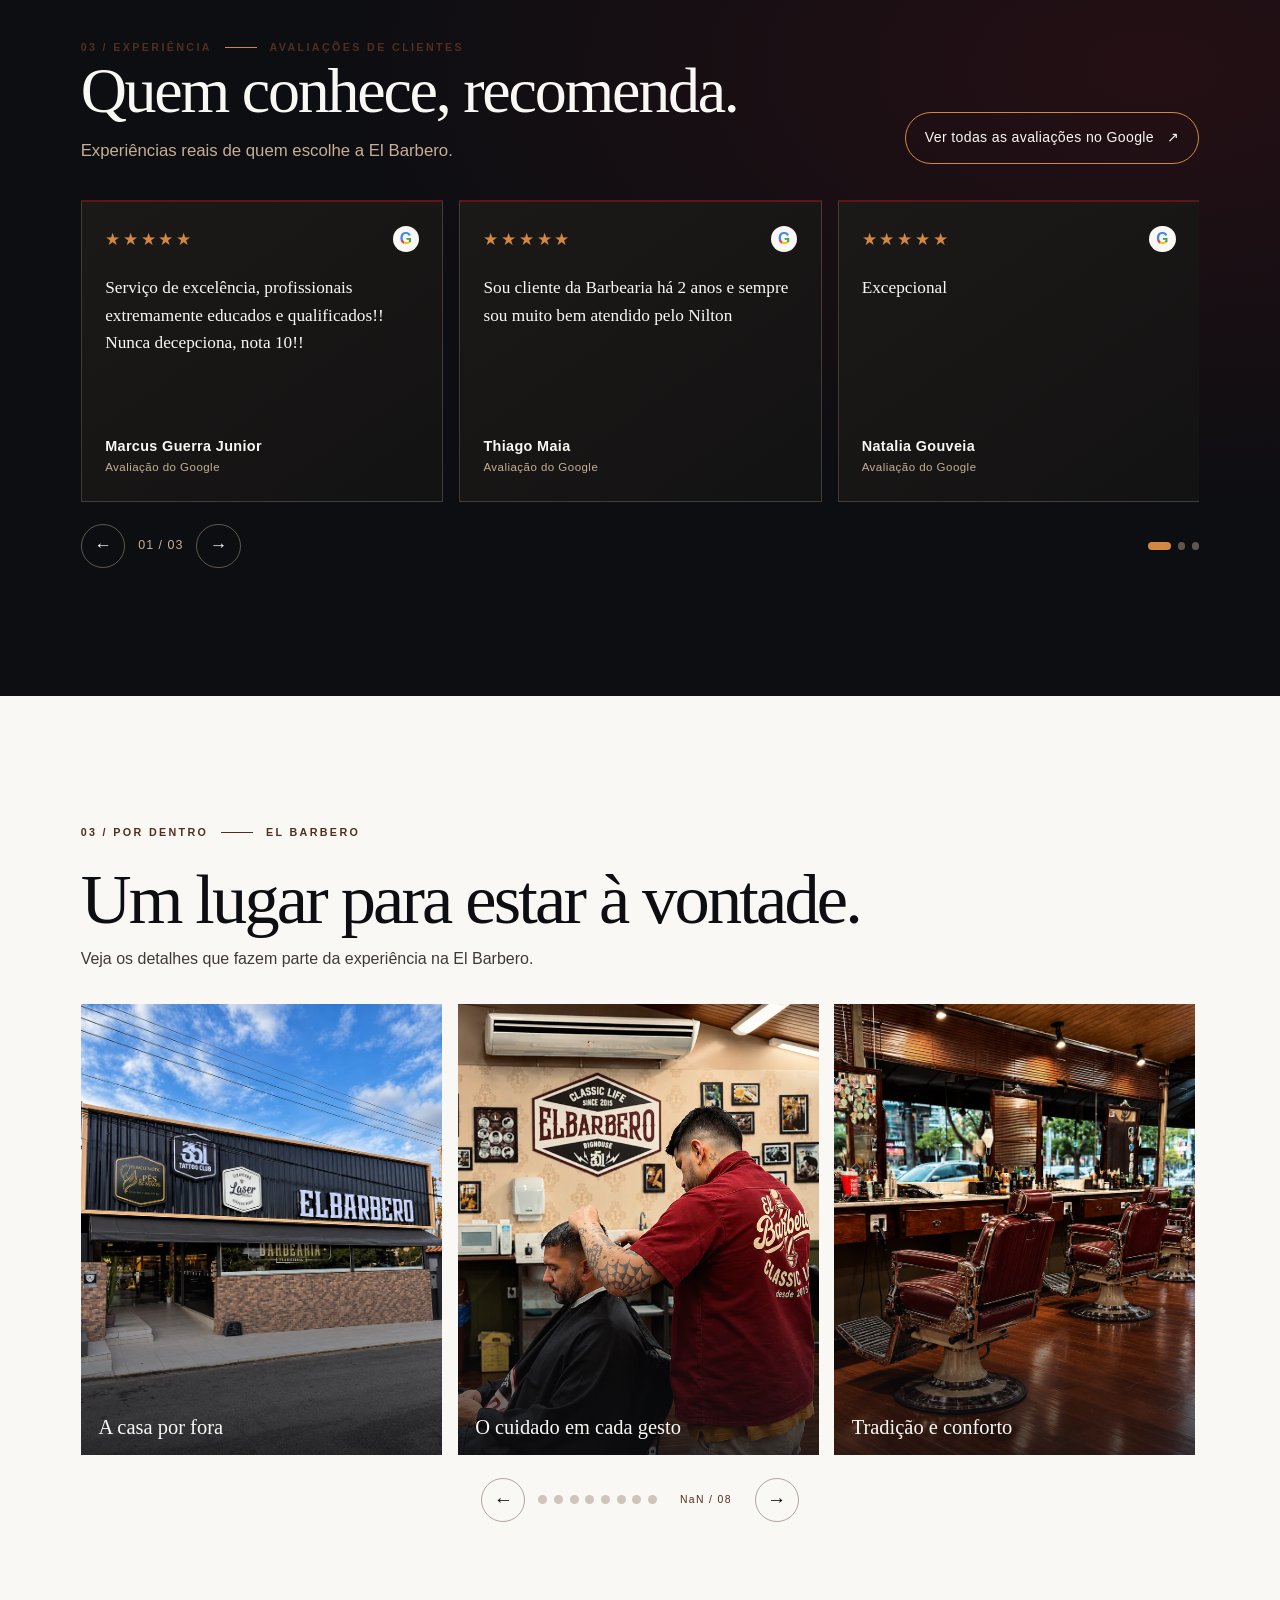
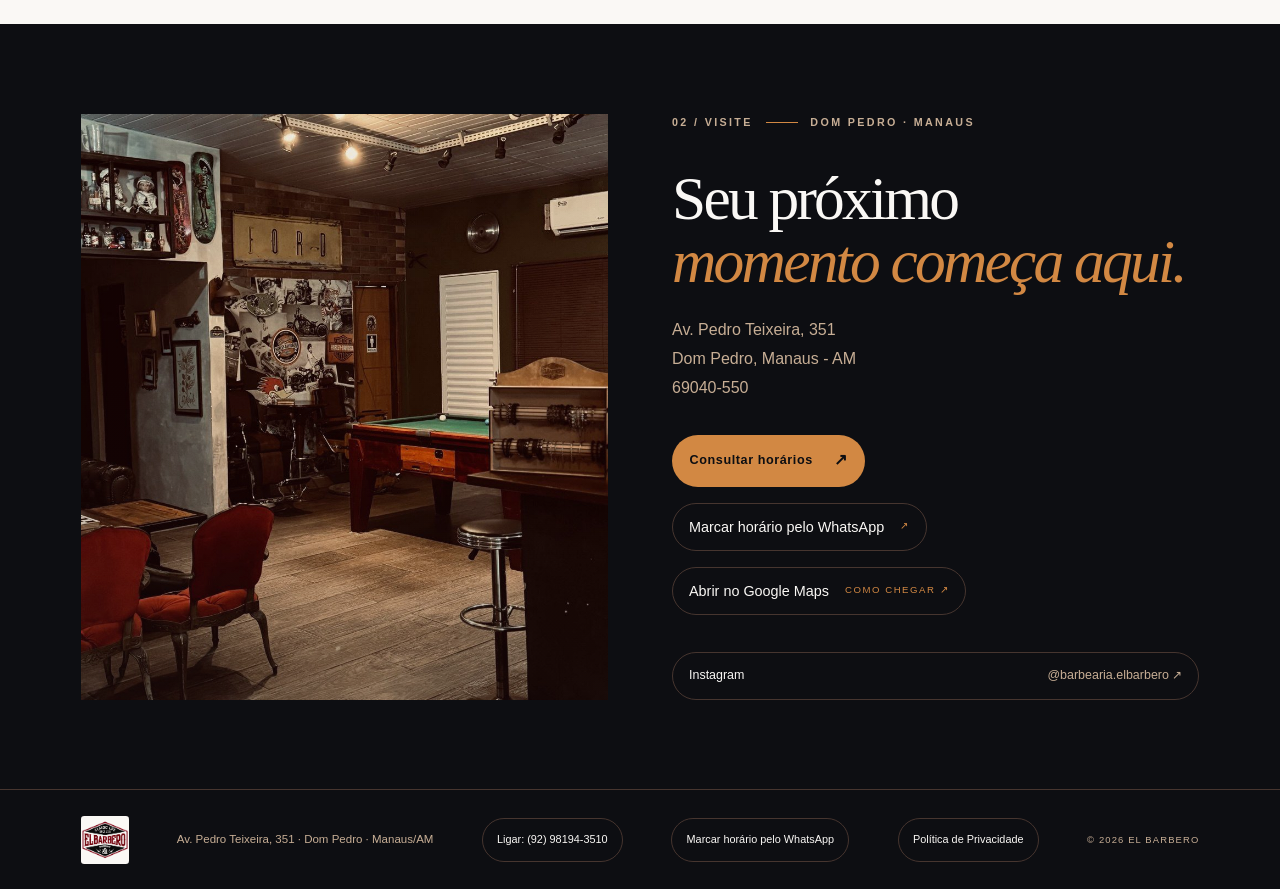
==== commit 585879fe: "Add customer reviews section and publish site updates" ====
--- a/index.html
+++ b/index.html
@@ -52,6 +52,7 @@
     <button class="menu-toggle" id="menu-toggle" type="button" aria-expanded="false" aria-controls="primary-nav" aria-label="Abrir menu"><span></span><span></span></button>
     <nav class="nav" id="primary-nav" aria-label="Navegação principal">
       <a href="#experiencia">A barbearia</a>
+      <a href="#servicos">Serviços</a>
       <a href="#contato">Localização</a>
       <a class="nav__cta" href="https://wa.me/5592981943510?text=Ola%2C%20vim%20pelo%20site%20do%20El%20Barbero%20e%20quero%20marcar%20um%20horario" target="_blank" rel="noopener noreferrer" data-track="booking_cta_click" data-origin="header">Agendar horário <span aria-hidden="true">↗</span></a>
     </nav>
@@ -77,21 +78,123 @@
     <section class="intro-copy section-pad" id="experiencia" aria-labelledby="experience-title">
       <div class="section-kicker"><span>01 / A CASA</span><i></i><span>DESDE 2015</span></div>
       <div class="intro-copy__grid">
-        <h2 id="experience-title">O ritual começa<br><em>pelo ambiente.</em></h2>
+        <h2 id="experience-title">A experiência começa<br><em>pelo ambiente.</em></h2>
         <div class="intro-copy__text"><p>Madeira, couro e o cuidado nos detalhes dão o tom da casa. Um endereço para quem aprecia a tradição da barbearia e valoriza cada momento da visita.</p><a class="text-link text-link--dark" href="https://www.instagram.com/barbearia.elbarbero/" target="_blank" rel="noopener noreferrer" data-track="instagram_click" data-origin="experience">Acompanhe no Instagram <span aria-hidden="true">↗</span></a></div>
       </div>
     </section>
 
-    <section class="gallery" aria-label="Fotografias da El Barbero Barbearia">
-      <figure class="gallery__item gallery__item--facade"><picture><source type="image/webp" srcset="assets/imagens/otimizadas/fachada-el-barbero-480.webp 480w, assets/imagens/otimizadas/fachada-el-barbero-800.webp 800w, assets/imagens/otimizadas/fachada-el-barbero-1086.webp 1086w" sizes="(max-width: 800px) 49vw, (max-width: 1499px) 30vw, 25vw"><img src="assets/imagens/fachada-el-barbero.png" alt="Fachada da El Barbero Barbearia" width="1086" height="1449" loading="lazy" decoding="async"></picture><figcaption>01 <span>A CASA POR FORA</span></figcaption></figure>
-      <figure class="gallery__item gallery__item--service"><picture><source type="image/webp" srcset="assets/imagens/otimizadas/atendimento-barbearia-480.webp 480w, assets/imagens/otimizadas/atendimento-barbearia-800.webp 800w, assets/imagens/otimizadas/atendimento-barbearia-1200.webp 1200w, assets/imagens/otimizadas/atendimento-barbearia-1254.webp 1254w" sizes="(max-width: 800px) 49vw, (max-width: 1499px) 30vw, 25vw"><img src="assets/imagens/atendimento-barbearia.png" alt="Barbeiro atendendo cliente no interior da barbearia" width="1254" height="1254" loading="lazy" decoding="async"></picture><figcaption>02 <span>O CUIDADO EM CADA GESTO</span></figcaption></figure>
-      <figure class="gallery__item gallery__item--chair"><picture><source type="image/webp" srcset="assets/imagens/otimizadas/cadeira-barbearia-480.webp 480w, assets/imagens/otimizadas/cadeira-barbearia-800.webp 800w, assets/imagens/otimizadas/cadeira-barbearia-1123.webp 1123w" sizes="(max-width: 800px) 49vw, (max-width: 1499px) 30vw, 25vw"><img src="assets/imagens/cadeira-barbearia.png" alt="Cadeira clássica de couro da barbearia" width="1123" height="1400" loading="lazy" decoding="async"></picture><figcaption>03 <span>TRADIÇÃO E CONFORTO</span></figcaption></figure>
-      <figure class="gallery__item gallery__item--detail"><picture><source type="image/webp" srcset="assets/imagens/otimizadas/detalhes-barbearia-480.webp 480w, assets/imagens/otimizadas/detalhes-barbearia-800.webp 800w, assets/imagens/otimizadas/detalhes-barbearia-1102.webp 1102w" sizes="(max-width: 800px) 49vw, (max-width: 1499px) 30vw, 25vw"><img src="assets/imagens/detalhes-barbearia.png" alt="Máquinas e instrumentos de barbearia sobre bancada de madeira" width="1102" height="737" loading="lazy" decoding="async"></picture><figcaption>04 <span>ATENÇÃO AOS DETALHES</span></figcaption></figure>
-      <figure class="gallery__item gallery__item--lounge"><picture><source type="image/webp" srcset="assets/imagens/otimizadas/detalhes-barbearia2-480.webp 480w, assets/imagens/otimizadas/detalhes-barbearia2-800.webp 800w, assets/imagens/otimizadas/detalhes-barbearia2-1086.webp 1086w" sizes="(max-width: 800px) 100vw, 0px"><img src="assets/imagens/detalhes-barbearia2.png" alt="Espaço de convivência com sofá e decoração da El Barbero" width="1086" height="1448" loading="lazy" decoding="async"></picture><figcaption>05 <span>UM ESPAÇO COM PERSONALIDADE</span></figcaption></figure>
-    </section>
+    <section class="service-section section-pad" id="servicos" aria-labelledby="services-title">
+      <div class="section-kicker"><span>02 / CUIDADO</span><i></i><span>MENU DE SERVIÇOS</span></div>
+      <h2 id="services-title">Conheça os nossos serviços</h2>
+      <p class="service-section__lead">Escolha o cuidado que combina com você e consulte a equipe pelo WhatsApp.</p>
+      <div class="service-groups">
+        <section class="service-lane" aria-labelledby="cuts-title" data-carousel="services">
+          <div class="service-lane__heading"><h3 id="cuts-title">Cortes de cabelo</h3><div class="carousel-controls"><button type="button" data-prev aria-label="Serviços anteriores: cortes de cabelo">←</button><span data-position aria-live="polite">1 / 7</span><button type="button" data-next aria-label="Próximos serviços: cortes de cabelo">→</button></div></div>
+          <div class="service-track-wrap"><div class="service-track" data-track>
+            <article class="service-card"><img src="assets/imagens/servicos/cabelo.jpg" srcset="assets/imagens/servicos/cabelo-480.jpg 480w, assets/imagens/servicos/cabelo.jpg 800w" sizes="(max-width: 600px) 86vw, (max-width: 1000px) 50vw, 33vw" alt="Barbeiro realizando corte masculino com degradê baixo" width="800" height="1200" loading="lazy" decoding="async"><div class="service-card__body"><h4>Corte Low-Fade</h4><p>Corte detalhado com acabamento em degradê baixo, muito procurado por adolescentes.</p><div class="service-card__foot"><strong>R$ 75,00</strong><a href="https://wa.me/5592981943510?text=Ola%2C%20vim%20pelo%20site%20do%20El%20Barbero%20e%20quero%20marcar%20um%20horario" target="_blank" rel="noopener noreferrer" data-track="whatsapp_click" data-origin="services">Agendar <span aria-hidden="true">↗</span></a></div></div></article>
+            <article class="service-card"><img src="assets/imagens/otimizadas/detalhe-3.jpg" srcset="assets/imagens/otimizadas/detalhe-3-480.jpg 480w, assets/imagens/otimizadas/detalhe-3.jpg 960w" sizes="(max-width: 600px) 86vw, (max-width: 1000px) 50vw, 33vw" alt="Barbeiro finalizando o contorno com navalha" width="960" height="1280" loading="lazy" decoding="async"><div class="service-card__body"><h4>Corte Navalhado</h4><p>Corte realizado com máquina e navalha, proporcionando acabamento detalhado.</p><div class="service-card__foot"><strong>R$ 75,00</strong><a href="https://wa.me/5592981943510?text=Ola%2C%20vim%20pelo%20site%20do%20El%20Barbero%20e%20quero%20marcar%20um%20horario" target="_blank" rel="noopener noreferrer" data-track="whatsapp_click" data-origin="services">Agendar <span aria-hidden="true">↗</span></a></div></div></article>
+            <article class="service-card"><img src="assets/imagens/servicos/cabelo.jpg" srcset="assets/imagens/servicos/cabelo-480.jpg 480w, assets/imagens/servicos/cabelo.jpg 800w" sizes="(max-width: 600px) 86vw, (max-width: 1000px) 50vw, 33vw" alt="Barbeiro cortando cabelo masculino com máquina" width="800" height="1200" loading="lazy" decoding="async"><div class="service-card__body"><h4>Corte Simples</h4><p>Corte realizado inteiramente com máquina, sem necessidade de trocar os pentes durante o serviço.</p><div class="service-card__foot"><strong>R$ 50,00</strong><a href="https://wa.me/5592981943510?text=Ola%2C%20vim%20pelo%20site%20do%20El%20Barbero%20e%20quero%20marcar%20um%20horario" target="_blank" rel="noopener noreferrer" data-track="whatsapp_click" data-origin="services">Agendar <span aria-hidden="true">↗</span></a></div></div></article>
+            <article class="service-card"><img class="service-card__image--wide" src="assets/imagens/otimizadas/tesoura.jpg" srcset="assets/imagens/otimizadas/tesoura-480.jpg 480w, assets/imagens/otimizadas/tesoura.jpg 1102w" sizes="(max-width: 600px) 86vw, (max-width: 1000px) 50vw, 33vw" alt="Tesouras, pentes e máquinas de barbearia sobre madeira" width="1102" height="737" loading="lazy" decoding="async"><div class="service-card__body"><h4>Corte Tesoura</h4><p>Corte de cabelo realizado utilizando apenas tesoura.</p><div class="service-card__foot"><strong>R$ 65,00</strong><a href="https://wa.me/5592981943510?text=Ola%2C%20vim%20pelo%20site%20do%20El%20Barbero%20e%20quero%20marcar%20um%20horario" target="_blank" rel="noopener noreferrer" data-track="whatsapp_click" data-origin="services">Agendar <span aria-hidden="true">↗</span></a></div></div></article>
+            <article class="service-card"><img src="assets/imagens/servicos/cabelo.jpg" srcset="assets/imagens/servicos/cabelo-480.jpg 480w, assets/imagens/servicos/cabelo.jpg 800w" sizes="(max-width: 600px) 86vw, (max-width: 1000px) 50vw, 33vw" alt="Corte de cabelo masculino na barbearia" width="800" height="1200" loading="lazy" decoding="async"><div class="service-card__body"><h4>Corte</h4><p>Corte misto, utilizando tesoura e máquina para trabalhar o cabelo.</p><div class="service-card__foot"><strong>R$ 70,00</strong><a href="https://wa.me/5592981943510?text=Ola%2C%20vim%20pelo%20site%20do%20El%20Barbero%20e%20quero%20marcar%20um%20horario" target="_blank" rel="noopener noreferrer" data-track="whatsapp_click" data-origin="services">Agendar <span aria-hidden="true">↗</span></a></div></div></article>
+            <article class="service-card"><img src="assets/imagens/servicos/cabelo.jpg" srcset="assets/imagens/servicos/cabelo-480.jpg 480w, assets/imagens/servicos/cabelo.jpg 800w" sizes="(max-width: 600px) 86vw, (max-width: 1000px) 50vw, 33vw" alt="Corte de cabelo masculino na barbearia" width="800" height="1200" loading="lazy" decoding="async"><div class="service-card__body"><h4>Corte Aniversariante</h4><p>Serviço de corte de cabelo para aniversariantes. Consulte as condições para utilizar esse serviço.</p><div class="service-card__foot"><strong>R$ 60,00</strong><a href="https://wa.me/5592981943510?text=Ola%2C%20vim%20pelo%20site%20do%20El%20Barbero%20e%20quero%20marcar%20um%20horario" target="_blank" rel="noopener noreferrer" data-track="whatsapp_click" data-origin="services">Agendar <span aria-hidden="true">↗</span></a></div></div></article>
+            <article class="service-card"><img src="assets/imagens/servicos/infantil.jpg" srcset="assets/imagens/servicos/infantil-480.jpg 480w, assets/imagens/servicos/infantil.jpg 800w" sizes="(max-width: 600px) 86vw, (max-width: 1000px) 50vw, 33vw" alt="Barbeiro cortando o cabelo de uma criança" width="800" height="1200" loading="lazy" decoding="async"><div class="service-card__body"><h4>Corte Infantil</h4><p>Corte de cabelo realizado exclusivamente em crianças de até 7 anos.</p><div class="service-card__foot"><strong>R$ 75,00</strong><a href="https://wa.me/5592981943510?text=Ola%2C%20vim%20pelo%20site%20do%20El%20Barbero%20e%20quero%20marcar%20um%20horario" target="_blank" rel="noopener noreferrer" data-track="whatsapp_click" data-origin="services">Agendar <span aria-hidden="true">↗</span></a></div></div></article>
+          </div></div>
+        </section>
+        <section class="service-lane service-lane--short-2" aria-labelledby="care-title" data-carousel="services"><div class="service-lane__heading"><h3 id="care-title">Hidratação e acabamento</h3><div class="carousel-controls"><button type="button" data-prev aria-label="Serviços anteriores: hidratação e acabamento">←</button><span data-position aria-live="polite">1 / 2</span><button type="button" data-next aria-label="Próximos serviços: hidratação e acabamento">→</button></div></div><div class="service-track-wrap"><div class="service-track" data-track>
+          <article class="service-card"><img src="assets/imagens/servicos/hidratacao.jpg" srcset="assets/imagens/servicos/hidratacao-480.jpg 480w, assets/imagens/servicos/hidratacao.jpg 800w" sizes="(max-width: 600px) 86vw, (max-width: 1000px) 50vw, 33vw" alt="Tratamento de hidratação capilar" width="800" height="1200" loading="lazy" decoding="async"><div class="service-card__body"><h4>Hidratação</h4><p>Serviço de hidratação para cabelo ou barba.</p><div class="service-card__foot"><strong>R$ 30,00</strong><a href="https://wa.me/5592981943510?text=Ola%2C%20vim%20pelo%20site%20do%20El%20Barbero%20e%20quero%20marcar%20um%20horario" target="_blank" rel="noopener noreferrer" data-track="whatsapp_click" data-origin="services">Agendar <span aria-hidden="true">↗</span></a></div></div></article>
+          <article class="service-card"><img src="assets/imagens/servicos/barba.jpg" srcset="assets/imagens/servicos/barba-480.jpg 480w, assets/imagens/servicos/barba.jpg 800w" sizes="(max-width: 600px) 86vw, (max-width: 1000px) 50vw, 33vw" alt="Acabamento cuidadoso do contorno da barba" width="800" height="1200" loading="lazy" decoding="async"><div class="service-card__body"><h4>Pezinho</h4><p>Serviço de acabamento do cabelo ou da barba, ideal para manter os contornos alinhados.</p><div class="service-card__foot"><strong>R$ 25,00</strong><a href="https://wa.me/5592981943510?text=Ola%2C%20vim%20pelo%20site%20do%20El%20Barbero%20e%20quero%20marcar%20um%20horario" target="_blank" rel="noopener noreferrer" data-track="whatsapp_click" data-origin="services">Agendar <span aria-hidden="true">↗</span></a></div></div></article>
+        </div></div></section>
+        <section class="service-lane service-lane--short-3" aria-labelledby="beard-title" data-carousel="services"><div class="service-lane__heading"><h3 id="beard-title">Serviços de barba</h3><div class="carousel-controls"><button type="button" data-prev aria-label="Serviços anteriores: barba">←</button><span data-position aria-live="polite">1 / 3</span><button type="button" data-next aria-label="Próximos serviços: barba">→</button></div></div><div class="service-track-wrap"><div class="service-track" data-track>
+          <article class="service-card"><img src="assets/imagens/servicos/barba.jpg" srcset="assets/imagens/servicos/barba-480.jpg 480w, assets/imagens/servicos/barba.jpg 800w" sizes="(max-width: 600px) 86vw, (max-width: 1000px) 50vw, 33vw" alt="Barba masculina com acabamento clássico" width="800" height="1200" loading="lazy" decoding="async"><div class="service-card__body"><h4>Barba Completa</h4><p>Serviço completo de barba, com cuidado e acabamento para valorizar o visual.</p><div class="service-card__foot"><strong>R$ 70,00</strong><a href="https://wa.me/5592981943510?text=Ola%2C%20vim%20pelo%20site%20do%20El%20Barbero%20e%20quero%20marcar%20um%20horario" target="_blank" rel="noopener noreferrer" data-track="whatsapp_click" data-origin="services">Agendar <span aria-hidden="true">↗</span></a></div></div></article>
+          <article class="service-card"><img src="assets/imagens/servicos/barba.jpg" srcset="assets/imagens/servicos/barba-480.jpg 480w, assets/imagens/servicos/barba.jpg 800w" sizes="(max-width: 600px) 86vw, (max-width: 1000px) 50vw, 33vw" alt="Barbeiro cuidando da barba com tratamento facial" width="800" height="1200" loading="lazy" decoding="async"><div class="service-card__body"><h4>Barba e Limpeza Esfoliante</h4><p>Serviço de barba com tratamento utilizando ozônio, conforme descrição do cadastro original.</p><div class="service-card__foot"><strong>R$ 130,00</strong><a href="https://wa.me/5592981943510?text=Ola%2C%20vim%20pelo%20site%20do%20El%20Barbero%20e%20quero%20marcar%20um%20horario" target="_blank" rel="noopener noreferrer" data-track="whatsapp_click" data-origin="services">Agendar <span aria-hidden="true">↗</span></a></div></div></article>
+          <article class="service-card"><img src="assets/imagens/servicos/barba.jpg" srcset="assets/imagens/servicos/barba-480.jpg 480w, assets/imagens/servicos/barba.jpg 800w" sizes="(max-width: 600px) 86vw, (max-width: 1000px) 50vw, 33vw" alt="Acabamento de barba feito com máquina" width="800" height="1200" loading="lazy" decoding="async"><div class="service-card__body"><h4>Barba Simples</h4><p>Serviço de barba realizado somente com máquina, sem utilização de navalha.</p><div class="service-card__foot"><strong>R$ 50,00</strong><a href="https://wa.me/5592981943510?text=Ola%2C%20vim%20pelo%20site%20do%20El%20Barbero%20e%20quero%20marcar%20um%20horario" target="_blank" rel="noopener noreferrer" data-track="whatsapp_click" data-origin="services">Agendar <span aria-hidden="true">↗</span></a></div></div></article>
+        </div></div></section>
+        <section class="service-lane service-lane--short-3" aria-labelledby="combos-title" data-carousel="services"><div class="service-lane__heading"><h3 id="combos-title">Combos</h3><div class="carousel-controls"><button type="button" data-prev aria-label="Serviços anteriores: combos">←</button><span data-position aria-live="polite">1 / 3</span><button type="button" data-next aria-label="Próximos serviços: combos">→</button></div></div><div class="service-track-wrap"><div class="service-track" data-track>
+          <article class="service-card"><img src="assets/imagens/atendimento-barbearia.png" alt="Barbeiro atendendo cliente durante um corte na El Barbero" width="1254" height="1254" loading="lazy"><div class="service-card__body"><h4>Combo</h4><p>Combo de corte de cabelo e barba.</p><div class="service-card__foot"><strong>R$ 125,00</strong><a href="https://wa.me/5592981943510?text=Ola%2C%20vim%20pelo%20site%20do%20El%20Barbero%20e%20quero%20marcar%20um%20horario" target="_blank" rel="noopener noreferrer" data-track="whatsapp_click" data-origin="services">Agendar <span aria-hidden="true">↗</span></a></div></div></article>
+          <article class="service-card"><img src="assets/imagens/otimizadas/atendimento-barbearia-800.webp" srcset="assets/imagens/otimizadas/atendimento-barbearia-480.webp 480w, assets/imagens/otimizadas/atendimento-barbearia-800.webp 800w, assets/imagens/otimizadas/atendimento-barbearia-1254.webp 1254w" sizes="(max-width: 600px) 86vw, (max-width: 1000px) 50vw, 48vw" alt="Barbeiro atendendo cliente durante um corte na El Barbero" width="800" height="800" loading="lazy" decoding="async"><div class="service-card__body"><h4>Combo Aniversariante</h4><p>Combo de corte de cabelo e barba, acompanhado de serviço de limpeza facial ou hidratação.</p><div class="service-card__foot"><strong>R$ 110,00</strong><a href="https://wa.me/5592981943510?text=Ola%2C%20vim%20pelo%20site%20do%20El%20Barbero%20e%20quero%20marcar%20um%20horario" target="_blank" rel="noopener noreferrer" data-track="whatsapp_click" data-origin="services">Agendar <span aria-hidden="true">↗</span></a></div></div></article>
+          <article class="service-card"><img src="assets/imagens/otimizadas/atendimento-barbearia-800.webp" srcset="assets/imagens/otimizadas/atendimento-barbearia-480.webp 480w, assets/imagens/otimizadas/atendimento-barbearia-800.webp 800w, assets/imagens/otimizadas/atendimento-barbearia-1254.webp 1254w" sizes="(max-width: 600px) 86vw, (max-width: 1000px) 50vw, 48vw" alt="Barbeiro atendendo cliente durante um corte na El Barbero" width="800" height="800" loading="lazy" decoding="async"><div class="service-card__body"><h4>Combo Tesoura</h4><p>Corte de cabelo realizado inteiramente com tesoura, acompanhado de barba completa.</p><div class="service-card__foot"><strong>R$ 135,00</strong><a href="https://wa.me/5592981943510?text=Ola%2C%20vim%20pelo%20site%20do%20El%20Barbero%20e%20quero%20marcar%20um%20horario" target="_blank" rel="noopener noreferrer" data-track="whatsapp_click" data-origin="services">Agendar <span aria-hidden="true">↗</span></a></div></div></article>
+        </div></div></section>
+        <section class="service-lane service-lane--short-1" aria-labelledby="facial-title" data-carousel="services"><div class="service-lane__heading"><h3 id="facial-title">Estética facial</h3><div class="carousel-controls"><button type="button" data-prev aria-label="Serviços anteriores: estética facial">←</button><span data-position aria-live="polite">1 / 1</span><button type="button" data-next aria-label="Próximos serviços: estética facial">→</button></div></div><div class="service-track-wrap"><div class="service-track" data-track>
+          <article class="service-card"><img src="assets/imagens/servicos/facial.jpg" srcset="assets/imagens/servicos/facial-480.jpg 480w, assets/imagens/servicos/facial.jpg 800w" sizes="(max-width: 600px) 86vw, (max-width: 1000px) 50vw, 33vw" alt="Design de sobrancelha com acabamento cuidadoso" width="800" height="1200" loading="lazy" decoding="async"><div class="service-card__body"><h4>Sobrancelha</h4><p>Serviço de design e acabamento das sobrancelhas realizado com navalha.</p><div class="service-card__foot"><strong>R$ 20,00</strong><a href="https://wa.me/5592981943510?text=Ola%2C%20vim%20pelo%20site%20do%20El%20Barbero%20e%20quero%20marcar%20um%20horario" target="_blank" rel="noopener noreferrer" data-track="whatsapp_click" data-origin="services">Agendar <span aria-hidden="true">↗</span></a></div></div></article>
+        </div></div></section>
+      </div>
+    </section>
+
+    <section class="reviews-section section-pad" id="avaliacoes" aria-labelledby="reviews-title">
+      <div class="section-kicker"><span>03 / EXPERIÊNCIA</span><i></i><span>AVALIAÇÕES DE CLIENTES</span></div>
+      <div class="reviews-section__heading">
+        <div>
+          <h2 id="reviews-title">Quem conhece, recomenda.</h2>
+          <p>Experiências reais de quem escolhe a El Barbero.</p>
+        </div>
+        <a class="reviews-google-cta" href="https://www.google.com/search?q=el+barbero+barbearia+-+dom+pedro" target="_blank" rel="noopener noreferrer" data-track="google_reviews_click" data-origin="reviews">
+          Ver todas as avaliações no Google <span aria-hidden="true">↗</span>
+        </a>
+      </div>
+      <div class="review-carousel" data-carousel="reviews" tabindex="0" aria-label="Avaliações de clientes" aria-roledescription="carrossel">
+        <div class="review-carousel__viewport">
+          <div class="review-track" data-track>
+            <article class="review-card">
+              <div class="review-card__top"><div class="review-card__stars" aria-label="5 de 5 estrelas"><span aria-hidden="true">★★★★★</span></div><span class="google-source" aria-label="Avaliação do Google"><span aria-hidden="true">G</span></span></div>
+              <blockquote>Serviço de excelência, profissionais extremamente educados e qualificados!! Nunca decepciona, nota 10!!</blockquote>
+              <p class="review-card__author">Marcus Guerra Junior</p><span class="review-card__source">Avaliação do Google</span>
+            </article>
+            <article class="review-card">
+              <div class="review-card__top"><div class="review-card__stars" aria-label="5 de 5 estrelas"><span aria-hidden="true">★★★★★</span></div><span class="google-source" aria-label="Avaliação do Google"><span aria-hidden="true">G</span></span></div>
+              <blockquote>Sou cliente da Barbearia há 2 anos e sempre sou muito bem atendido pelo Nilton</blockquote>
+              <p class="review-card__author">Thiago Maia</p><span class="review-card__source">Avaliação do Google</span>
+            </article>
+            <article class="review-card">
+              <div class="review-card__top"><div class="review-card__stars" aria-label="5 de 5 estrelas"><span aria-hidden="true">★★★★★</span></div><span class="google-source" aria-label="Avaliação do Google"><span aria-hidden="true">G</span></span></div>
+              <blockquote>Excepcional</blockquote>
+              <p class="review-card__author">Natalia Gouveia</p><span class="review-card__source">Avaliação do Google</span>
+            </article>
+            <article class="review-card">
+              <div class="review-card__top"><div class="review-card__stars" aria-label="5 de 5 estrelas"><span aria-hidden="true">★★★★★</span></div><span class="google-source" aria-label="Avaliação do Google"><span aria-hidden="true">G</span></span></div>
+              <blockquote>Excelente barbearia super recomendo, excelente profissionais, sala de espera super aconchegante com sinuca, ambiente pra tomar uma cerveja enquanto aguardamos a nossa vez! Parabéns</blockquote>
+              <p class="review-card__author">Michel Braga</p><span class="review-card__source">Avaliação do Google</span>
+            </article>
+            <article class="review-card review-card--no-comment">
+              <div class="review-card__top"><div class="review-card__stars" aria-label="5 de 5 estrelas"><span aria-hidden="true">★★★★★</span></div><span class="google-source" aria-label="Avaliação do Google"><span aria-hidden="true">G</span></span></div>
+              <p class="review-card__author">araujo Frota</p><span class="review-card__source">Avaliação do Google</span>
+            </article>
+          </div>
+        </div>
+        <div class="review-carousel__footer">
+          <div class="review-carousel__controls"><button type="button" data-prev aria-label="Avaliações anteriores">←</button><span data-position aria-live="polite">01 / 03</span><button type="button" data-next aria-label="Próximas avaliações">→</button></div>
+          <div class="review-carousel__indicators" data-indicators aria-label="Posição das avaliações"></div>
+        </div>
+      </div>
+    </section>
+
+    <section class="gallery-section" id="galeria" aria-labelledby="gallery-title">
+      <div class="gallery-section__heading section-pad"><div class="section-kicker"><span>03 / POR DENTRO</span><i></i><span>EL BARBERO</span></div><h2 id="gallery-title">Um lugar para estar à vontade.</h2><p>Veja os detalhes que fazem parte da experiência na El Barbero.</p></div>
+      <div class="photo-carousel" data-carousel="gallery" aria-roledescription="carrossel" aria-label="Fotografias da El Barbero Barbearia" tabindex="0">
+        <div class="photo-carousel__viewport"><div class="photo-carousel__track" data-track>
+          <button class="photo-slide" type="button" data-full="assets/imagens/fachada-el-barbero.png" aria-label="Ampliar fotografia da fachada da El Barbero"><img src="assets/imagens/otimizadas/fachada-el-barbero-800.webp" alt="Fachada da El Barbero Barbearia" width="800" height="1067" loading="lazy"><span>A casa por fora</span></button>
+          <button class="photo-slide" type="button" data-full="assets/imagens/atendimento-barbearia.png" aria-label="Ampliar fotografia do atendimento na barbearia"><img src="assets/imagens/otimizadas/atendimento-barbearia-800.webp" alt="Barbeiro atendendo cliente no interior da barbearia" width="800" height="800" loading="lazy"><span>O cuidado em cada gesto</span></button>
+          <button class="photo-slide" type="button" data-full="assets/imagens/cadeira-barbearia.png" aria-label="Ampliar fotografia da cadeira clássica de barbeiro"><img src="assets/imagens/otimizadas/cadeira-barbearia-800.webp" alt="Cadeira clássica de couro da barbearia" width="800" height="997" loading="lazy"><span>Tradição e conforto</span></button>
+          <button class="photo-slide" type="button" data-full="assets/imagens/detalhes-barbearia.png" aria-label="Ampliar fotografia dos instrumentos de barbearia"><img src="assets/imagens/otimizadas/detalhes-barbearia-800.webp" alt="Máquinas e instrumentos de barbearia sobre bancada de madeira" width="800" height="535" loading="lazy"><span>Atenção aos detalhes</span></button>
+          <button class="photo-slide" type="button" data-full="assets/imagens/detalhes-barbearia2.png" aria-label="Ampliar fotografia do espaço de convivência"><img src="assets/imagens/otimizadas/detalhes-barbearia2-800.webp" alt="Espaço de convivência com sofá e decoração da El Barbero" width="800" height="1067" loading="lazy"><span>Um espaço com personalidade</span></button>
+          <button class="photo-slide" type="button" data-full="assets/imagens/Detalhes1-elbarbero.jpeg" aria-label="Ampliar fotografia de detalhe da barbearia"><img src="assets/imagens/otimizadas/detalhe-1.jpg" srcset="assets/imagens/otimizadas/detalhe-1-480.jpg 480w, assets/imagens/otimizadas/detalhe-1.jpg 960w" sizes="(max-width: 600px) 85vw, (max-width: 1000px) 48vw, 32vw" alt="Detalhe do ambiente da El Barbero" width="960" height="1280" loading="lazy" decoding="async"><span>O ambiente El Barbero</span></button>
+          <button class="photo-slide" type="button" data-full="assets/imagens/detalhes2%20elbarbero.jpeg" aria-label="Ampliar fotografia de detalhe da barbearia"><img src="assets/imagens/otimizadas/detalhe-2.jpg" srcset="assets/imagens/otimizadas/detalhe-2-480.jpg 480w, assets/imagens/otimizadas/detalhe-2.jpg 960w" sizes="(max-width: 600px) 85vw, (max-width: 1000px) 48vw, 32vw" alt="Detalhe do interior da barbearia" width="960" height="1280" loading="lazy" decoding="async"><span>Texturas da casa</span></button>
+          <button class="photo-slide" type="button" data-full="assets/imagens/detalhes3%20elbarbero.jpeg" aria-label="Ampliar fotografia de detalhe da barbearia"><img src="assets/imagens/otimizadas/detalhe-3.jpg" srcset="assets/imagens/otimizadas/detalhe-3-480.jpg 480w, assets/imagens/otimizadas/detalhe-3.jpg 960w" sizes="(max-width: 600px) 85vw, (max-width: 1000px) 48vw, 32vw" alt="Detalhe da decoração da El Barbero" width="960" height="1280" loading="lazy" decoding="async"><span>Um olhar de perto</span></button>
+          <button class="photo-slide" type="button" data-full="assets/imagens/detalhes4%20elbarbero.jpeg" aria-label="Ampliar fotografia de detalhe da barbearia"><img src="assets/imagens/otimizadas/detalhe-4.jpg" srcset="assets/imagens/otimizadas/detalhe-4-480.jpg 360w, assets/imagens/otimizadas/detalhe-4.jpg 720w" sizes="(max-width: 600px) 85vw, (max-width: 1000px) 48vw, 32vw" alt="Equipamentos e detalhes da barbearia" width="720" height="1280" loading="lazy" decoding="async"><span>Ferramentas do ofício</span></button>
+          <button class="photo-slide" type="button" data-full="assets/imagens/detalhes5%20elbarbeiro.jpeg" aria-label="Ampliar fotografia de detalhe da barbearia"><img src="assets/imagens/otimizadas/detalhe-5.jpg" srcset="assets/imagens/otimizadas/detalhe-5-480.jpg 360w, assets/imagens/otimizadas/detalhe-5.jpg 720w" sizes="(max-width: 600px) 85vw, (max-width: 1000px) 48vw, 32vw" alt="Detalhe do espaço da El Barbero" width="720" height="1280" loading="lazy" decoding="async"><span>O cuidado mora nos detalhes</span></button>
+        </div></div>
+        <div class="photo-carousel__controls"><button type="button" data-prev aria-label="Fotografia anterior">←</button><div class="photo-carousel__indicators" data-indicators aria-label="Selecionar fotografia"></div><span class="photo-carousel__count" data-position aria-live="polite">01 / 10</span><button type="button" data-next aria-label="Próxima fotografia">→</button></div>
+      </div>
+    </section>
+
+    <dialog class="lightbox" id="photo-lightbox" aria-label="Fotografia ampliada da El Barbero">
+      <button class="lightbox__close" type="button" data-lightbox-close aria-label="Fechar fotografia">×</button>
+      <button class="lightbox__arrow lightbox__arrow--previous" type="button" data-lightbox-prev aria-label="Fotografia anterior">←</button>
+      <figure><img id="lightbox-image" alt=""><figcaption id="lightbox-caption"></figcaption></figure>
+      <button class="lightbox__arrow lightbox__arrow--next" type="button" data-lightbox-next aria-label="Próxima fotografia">→</button>
+    </dialog>
 
     <section class="contact section-pad" id="contato" aria-labelledby="contact-title">
-      <div class="contact__photo"><picture><source type="image/webp" srcset="assets/imagens/otimizadas/contato-barbearia-480.webp 480w, assets/imagens/otimizadas/contato-barbearia-800.webp 800w, assets/imagens/otimizadas/contato-barbearia-1200.webp 1200w, assets/imagens/otimizadas/contato-barbearia-1536.webp 1536w" sizes="(max-width: 800px) 100vw, 58vw"><img src="assets/imagens/contato-barbearia.png" alt="Interior acolhedor da El Barbero com sofá de couro e letreiro da barbearia" width="1536" height="1024" loading="lazy" decoding="async"></picture></div>
+      <div class="contact__photo"><img src="assets/imagens/otimizadas/contato-novo.jpg" srcset="assets/imagens/otimizadas/contato-novo-480.jpg 480w, assets/imagens/otimizadas/contato-novo.jpg 960w" sizes="(max-width: 800px) 100vw, 58vw" alt="Interior da El Barbero com cadeiras de couro, mesa de sinuca e decoração clássica" width="960" height="1280" loading="lazy" decoding="async"></div>
       <div class="contact__content">
         <div class="section-kicker section-kicker--light"><span>02 / VISITE</span><i></i><span>DOM PEDRO · MANAUS</span></div>
         <h2 id="contact-title">Seu próximo<br><em>momento começa aqui.</em></h2>
@@ -109,7 +212,9 @@
   <footer class="footer">
     <a class="brand brand--footer" href="#topo" aria-label="El Barbero — voltar ao início"><img class="brand__logo" src="assets/imagens/logo%20el%20barbero.png" alt="El Barbero Barbearia" width="500" height="500" loading="lazy" decoding="async"></a>
     <p>Av. Pedro Teixeira, 351 · Dom Pedro · Manaus/AM</p>
+    <a href="tel:+5592981943510" data-track="phone_click" data-origin="footer">Ligar: (92) 98194-3510</a>
     <a href="https://wa.me/5592981943510?text=Ola%2C%20vim%20pelo%20site%20do%20El%20Barbero%20e%20quero%20marcar%20um%20horario" target="_blank" rel="noopener noreferrer" data-track="whatsapp_click" data-origin="footer">Marcar horário pelo WhatsApp</a>
+    <a href="privacidade.html">Política de Privacidade</a>
     <span class="footer__copyright">© <span id="year">2026</span> EL BARBERO</span>
   </footer>
   <script src="script.js" defer></script>
--- a/styles.css
+++ b/styles.css
@@ -43,3 +43,142 @@
 .brand--footer .brand__logo{width:3rem;height:3rem}
 @media(max-width:800px){.brand__logo{width:3.5rem;height:3.5rem}}
 @media(max-width:480px){.brand__logo{width:3.25rem;height:3.25rem}}
+
+/* Fixed, low-contrast brand mark behind the editorial content. */
+body::before{position:fixed;z-index:0;top:50%;left:50%;width:min(72vw,48rem);aspect-ratio:1;content:"";pointer-events:none;transform:translate(-50%,-50%);background:url("assets/imagens/logo%20el%20barbero.png") center/contain no-repeat;filter:brightness(0) invert(1);opacity:.055}
+main,.footer{position:relative;z-index:1}.site-header{z-index:20}
+.brand__logo{width:3.3rem;height:3.3rem}
+@media(max-width:800px){.brand__logo{width:3rem;height:3rem}}
+@media(max-width:480px){.brand__logo{width:2.7rem;height:2.7rem}}
+
+.service-section{position:relative;isolation:isolate;overflow:hidden;background:var(--color-surface)}
+.service-section::before{position:absolute;z-index:-1;inset:0;content:"";pointer-events:none;background:linear-gradient(110deg,rgba(13,14,18,.96),rgba(28,26,25,.88))}
+.service-section h2,.gallery-section__heading h2{max-width:58rem;margin:1.4rem 0 .7rem;font:500 clamp(2.5rem,5.5vw,5rem)/1.03 var(--font-display);letter-spacing:-.04em}
+.service-section__lead,.gallery-section__heading>p{max-width:36rem;margin:0;color:var(--color-text-muted)}
+.service-groups{display:grid;gap:clamp(2.3rem,5vw,4.5rem);margin-top:3.2rem}
+.service-lane{min-width:0}
+.service-lane__heading{display:flex;justify-content:space-between;align-items:center;gap:1rem;margin-bottom:1rem}
+.service-lane__heading h3{margin:0;font:500 clamp(1.35rem,2.4vw,2rem)/1.2 var(--font-display);color:var(--color-ivory)}
+.carousel-controls{display:flex;align-items:center;gap:.75rem;color:var(--color-vintage-beige);font-size:.68rem;letter-spacing:.12em;white-space:nowrap}
+.carousel-controls button,.photo-carousel__controls>button{display:grid;place-items:center;width:44px;height:44px;border:1px solid var(--color-border);border-radius:50%;background:transparent;color:var(--color-ivory);font-size:1.2rem;cursor:pointer;transition:background .2s,border-color .2s,transform .2s}
+.carousel-controls button:hover,.photo-carousel__controls>button:hover{border-color:var(--color-accent);background:rgba(210,136,67,.12)}
+.carousel-controls button:active,.photo-carousel__controls>button:active{transform:scale(.96)}
+.carousel-controls button:disabled,.photo-carousel__controls>button:disabled{opacity:.35;cursor:default}
+.service-track-wrap,.photo-carousel__viewport{overflow:hidden;touch-action:pan-y;}
+.service-track,.photo-carousel__track{display:flex;align-items:stretch;gap:1rem;will-change:transform;transition:transform .55s cubic-bezier(.2,.7,.2,1)}
+.service-card{display:flex;flex:0 0 calc((100% - 2rem)/3);min-width:0;flex-direction:column;overflow:hidden;background:#121212;border:1px solid rgba(199,174,149,.16)}
+.service-card>img{width:100%;height:auto;aspect-ratio:16/10;object-fit:cover;object-position:center 38%;background:var(--color-leather)}
+.service-card__body{display:flex;flex:1;flex-direction:column;padding:1.15rem 1.2rem 1.2rem}
+.service-card h4{margin:0 0 .55rem;font:500 1.25rem/1.2 var(--font-display);color:var(--color-ivory)}
+.service-card p{flex:1;margin:0 0 1.25rem;color:var(--color-text-muted);font-size:.9rem;line-height:1.55}
+.service-card__foot{display:flex;align-items:center;justify-content:space-between;gap:.7rem;padding-top:.85rem;border-top:1px solid var(--color-border)}
+.service-card__foot strong{font:600 1.05rem var(--font-display);color:var(--color-accent);white-space:nowrap}
+.service-card__foot a{display:inline-flex;align-items:center;gap:.55rem;min-height:44px;padding:.55rem .85rem;border:1px solid var(--color-accent);border-radius:999px;color:var(--color-ivory);font-size:.75rem;letter-spacing:.04em;white-space:nowrap;transition:background .2s,transform .2s}
+.service-card__foot a:hover{background:var(--color-burgundy)}
+.service-card__foot a span{color:var(--color-accent)}
+.service-lane:focus-within .service-track,.photo-carousel:focus-within .photo-carousel__track{transition-duration:.35s}
+
+.gallery-section{position:relative;isolation:isolate;background:var(--color-ivory);color:var(--color-black);overflow:hidden}
+.gallery-section::before{position:absolute;z-index:-1;top:25%;left:50%;width:min(70vw,48rem);aspect-ratio:1;content:"";pointer-events:none;transform:translateX(-50%);background:url("assets/imagens/logo%20el%20barbero.png") center/contain no-repeat;opacity:.035;filter:grayscale(1) brightness(.25)}
+.gallery-section__heading{padding-bottom:2rem!important}
+.gallery-section .section-kicker{color:var(--color-leather)}
+.gallery-section .section-kicker i{background:var(--color-leather)}
+.gallery-section__heading h2{max-width:54rem;color:var(--color-black)}
+.gallery-section__heading>p{color:#403a35}
+.photo-carousel{padding:0 var(--page-gutter) clamp(4rem,8vw,7rem)}
+.photo-carousel__viewport{overflow:hidden}
+.photo-carousel__track{gap:clamp(.7rem,1.2vw,1.1rem)}
+.photo-slide{position:relative;display:block;flex:0 0 calc((100% - 2.2rem)/3);min-width:0;aspect-ratio:4/5;padding:0;border:0;background:#1c1a19;color:white;text-align:left;overflow:hidden;cursor:zoom-in}
+.photo-slide img{width:100%;height:100%;object-fit:cover;object-position:center;transition:transform .6s cubic-bezier(.2,.7,.2,1)}
+.photo-slide:hover img{transform:scale(1.035)}
+.photo-slide::after{position:absolute;inset:50% 0 0;content:"";pointer-events:none;background:linear-gradient(transparent,rgba(13,14,18,.78))}
+.photo-slide span{position:absolute;z-index:1;right:1.1rem;bottom:1rem;left:1.1rem;color:var(--color-ivory);font:500 clamp(1rem,1.6vw,1.3rem) var(--font-display)}
+.photo-carousel__controls{display:flex;align-items:center;justify-content:center;gap:.8rem;margin-top:1.4rem}
+.photo-carousel__controls>button{border-color:rgba(82,46,30,.42);color:var(--color-black)}
+.photo-carousel__indicators{display:flex;align-items:center;justify-content:center;gap:.42rem;max-width:min(50vw,30rem);overflow:hidden}
+.photo-carousel__indicators button{width:9px;height:9px;flex:0 0 9px;padding:0;border:0;border-radius:50%;background:rgba(82,46,30,.26);cursor:pointer;transition:background .2s,transform .2s}
+.photo-carousel__indicators button[aria-current="true"]{background:var(--color-burgundy);transform:scale(1.22)}
+.photo-carousel__count{min-width:4.5rem;color:var(--color-leather);font-size:.65rem;letter-spacing:.13em;text-align:center;white-space:nowrap}
+.lightbox{position:fixed;inset:0;width:min(94vw,1100px);max-width:none;max-height:92vh;padding:2.5rem clamp(1rem,5vw,4rem);border:1px solid rgba(199,174,149,.26);background:rgba(13,14,18,.98);color:var(--color-ivory);overflow:visible}
+.lightbox::backdrop{background:rgba(8,8,9,.9);backdrop-filter:blur(4px)}
+.lightbox figure{display:grid;place-items:center;gap:.8rem;height:calc(92vh - 5rem);margin:0}
+.lightbox figure img{width:auto;height:auto;max-width:100%;max-height:calc(92vh - 7rem);object-fit:contain}
+.lightbox figcaption{color:var(--color-vintage-beige);font:500 1rem var(--font-display);text-align:center}
+.lightbox__close,.lightbox__arrow{position:absolute;z-index:2;display:grid;place-items:center;width:48px;height:48px;border:1px solid rgba(250,248,245,.48);border-radius:50%;background:rgba(13,14,18,.76);color:var(--color-ivory);font-size:1.4rem;cursor:pointer}
+.lightbox__close{top:1rem;right:1rem}.lightbox__arrow--previous{top:50%;left:.5rem;transform:translateY(-50%)}.lightbox__arrow--next{top:50%;right:.5rem;transform:translateY(-50%)}
+.lightbox__close:hover,.lightbox__arrow:hover{border-color:var(--color-accent);background:var(--color-burgundy)}
+.contact__photo{align-self:stretch;aspect-ratio:auto;min-height:100%}
+.contact__photo img{width:100%;height:100%;object-fit:cover;object-position:center 55%}
+.footer>a:not(.brand){font-size:.68rem}
+@media(max-width:1000px){.service-card{flex-basis:calc((100% - 1rem)/2)}.photo-slide{flex-basis:calc((100% - 1rem)/2)}.service-track,.photo-carousel__track{gap:.8rem}}
+@media(max-width:600px){.service-section h2,.gallery-section__heading h2{font-size:clamp(2.35rem,10.4vw,3.6rem)}.service-groups{gap:2.4rem;margin-top:2.3rem}.service-lane__heading{align-items:flex-end}.service-lane__heading h3{max-width:65%;font-size:1.25rem}.carousel-controls{gap:.45rem}.carousel-controls button,.photo-carousel__controls>button{width:44px;height:44px}.service-card{flex-basis:86%;}.service-card__body{padding:1rem}.service-card h4{font-size:1.18rem}.service-card p{font-size:.88rem}.photo-carousel{padding-bottom:4rem}.photo-slide{flex-basis:85%;aspect-ratio:4/5}.photo-carousel__indicators{gap:.32rem;max-width:36vw}.photo-carousel__count{min-width:3.8rem;font-size:.58rem}.lightbox{width:100vw;height:100dvh;max-height:100dvh;padding:3.5rem .5rem 2rem;border:0}.lightbox figure{height:calc(100dvh - 6rem)}.lightbox figure img{max-height:calc(100dvh - 8rem)}.lightbox__close{top:.6rem;right:.6rem}.lightbox__arrow--previous{left:.35rem}.lightbox__arrow--next{right:.35rem}.contact__photo{min-height:0;aspect-ratio:4/3}.contact__photo img{height:100%}.footer{align-items:flex-start}.footer>a:not(.brand){min-height:44px}.footer__copyright{margin-left:auto}}
+@media(prefers-reduced-motion:reduce){.service-track,.photo-carousel__track,.photo-slide img{transition:none!important}.service-card__foot a:active,.carousel-controls button:active,.photo-carousel__controls>button:active{transform:none}}
+.service-track,.photo-carousel__track{position:relative}
+.service-lane--short-2 .service-card{flex-basis:100%}
+.service-lane--short-3 .service-card{flex-basis:48%}
+@media(max-width:600px){.service-lane--short-2 .service-card,.service-lane--short-3 .service-card{flex-basis:86%}}
+.privacy-page{min-height:100vh;background:var(--color-black)}
+.privacy-header{position:absolute}
+.privacy-content{width:min(100%,70rem);min-height:calc(100vh - 8rem);margin-inline:auto;padding-top:9rem}
+.privacy-content h1{max-width:60rem;margin:1.6rem 0 1rem;font:500 clamp(2.8rem,7vw,5.5rem)/.98 var(--font-display);letter-spacing:-.045em}
+.privacy-lead{max-width:48rem;margin:0 0 3rem;color:var(--color-vintage-beige);font-size:1.12rem}
+.privacy-content section{max-width:50rem;padding:1.3rem 0;border-top:1px solid var(--color-border)}
+.privacy-content h2{margin:.2rem 0 .7rem;color:var(--color-ivory);font:500 1.55rem var(--font-display)}
+.privacy-content p{color:var(--color-text-muted);font-size:.98rem;line-height:1.75}
+.privacy-content a:not(.button){color:var(--color-accent);text-decoration:underline;text-underline-offset:.2em}
+.privacy-confirmation{padding:1.25rem!important;border:1px solid var(--color-border)!important;background:rgba(97,19,26,.16)}
+.privacy-back{margin:2.2rem 0 0}
+.privacy-page .footer{position:relative}
+@media(max-width:600px){.privacy-content{padding-top:7rem}.privacy-content section{padding:1rem 0}.privacy-content h2{font-size:1.35rem}.privacy-content p{font-size:.92rem}.privacy-back{margin-top:1.5rem}}
+
+@media(max-width:800px){.contact__photo{aspect-ratio:3/4}}
+@media(max-width:600px){.contact__photo{aspect-ratio:3/4}}
+.service-card>img{aspect-ratio:4/5;object-position:center 42%}
+.service-card>img.service-card__image--wide{aspect-ratio:3/2;object-fit:contain;background:#121212}
+.service-lane--short-2 .service-track-wrap{max-width:28rem}
+.service-lane--short-1,.service-lane--short-2{max-width:28rem}
+.service-lane--short-1 .service-card{flex-basis:100%}
+.photo-carousel__indicators{flex-wrap:wrap;overflow:visible}
+.photo-slide[data-full*="detalhes4"] img,.photo-slide[data-full*="detalhes5"] img{object-fit:contain}
+@media(max-width:600px){.service-lane--short-1,.service-lane--short-2{max-width:none}.service-lane--short-2 .service-track-wrap{max-width:none}.service-lane--short-1 .service-card,.service-lane--short-2 .service-card,.service-lane--short-3 .service-card{flex-basis:86%}}
+@media(max-width:360px){.hero h1{font-size:clamp(2.25rem,10.5vw,2.55rem)}}
+.intro-copy{position:relative;isolation:isolate;background:var(--color-ivory)}
+.intro-copy::before{position:absolute;z-index:0;inset:0;content:"";pointer-events:none;background:url("assets/imagens/logo%20el%20barbero.png") center/ min(65vw,40rem) no-repeat; background-attachment:fixed;opacity:.045}
+.intro-copy>*{position:relative;z-index:1}
+.service-section::after{position:absolute;z-index:0;inset:0;content:"";pointer-events:none;background:url("assets/imagens/logo%20el%20barbero.png") center/min(65vw,40rem) no-repeat;filter:brightness(0) invert(1);background-attachment:fixed;opacity:.035}
+.service-section>*{position:relative;z-index:1}
+.gallery-section::before{z-index:0;top:0;left:0;width:100%;height:100%;aspect-ratio:auto;transform:none;background:url("assets/imagens/logo%20el%20barbero.png") center/min(65vw,40rem) no-repeat;filter:none;background-attachment:fixed;opacity:.045}
+.gallery-section>*{position:relative;z-index:1}
+
+.reviews-section{position:relative;isolation:isolate;overflow:hidden;background:var(--color-black)}
+.reviews-section::before{position:absolute;z-index:0;inset:0;content:"";pointer-events:none;background:radial-gradient(ellipse at 90% 20%,rgba(97,19,26,.28),transparent 50%)}
+.reviews-section>*{position:relative;z-index:1}
+.reviews-section__heading{display:flex;align-items:end;justify-content:space-between;gap:2rem;margin:0 0 2.25rem}
+.reviews-section__heading h2{margin:0;color:var(--color-ivory);font:500 clamp(2.2rem,5vw,4rem)/1.08 var(--font-display);letter-spacing:-.035em}
+.reviews-section__heading p{margin:.8rem 0 0;color:var(--color-text-muted);font-size:1.05rem}
+.reviews-google-cta{display:inline-flex;flex:none;align-items:center;justify-content:center;gap:.8rem;min-height:3.25rem;padding:.8rem 1.2rem;border:1px solid var(--color-accent);border-radius:999px;color:var(--color-ivory);font-size:.88rem;letter-spacing:.025em;transition:background .2s ease,color .2s ease}
+.reviews-google-cta:hover{background:var(--color-accent);color:var(--color-black)}
+.review-carousel{min-width:0}
+.review-carousel__viewport{overflow:hidden;touch-action:pan-y}
+.review-track{display:flex;gap:1rem;transition:transform .5s cubic-bezier(.22,.61,.36,1);will-change:transform}
+.review-card{display:flex;flex:0 0 calc((100% - 2rem)/3);flex-direction:column;min-width:0;min-height:15rem;padding:1.5rem 1.45rem;border:1px solid rgba(199,174,149,.25);border-top:2px solid var(--color-burgundy);background:linear-gradient(145deg,rgba(28,26,25,.97),rgba(20,19,19,.97));}
+.review-card__top{display:flex;align-items:center;justify-content:space-between;margin-bottom:1.35rem}
+.review-card__stars{color:var(--color-antique-gold);font-size:1.08rem;letter-spacing:.16em;line-height:1}
+.google-source{display:grid;place-items:center;width:1.65rem;height:1.65rem;border:1px solid rgba(250,248,245,.28);border-radius:50%;background:var(--color-ivory);font:700 .98rem Arial,sans-serif}
+.google-source span{background:conic-gradient(from -45deg,#4285f4 0 25%,#34a853 25% 48%,#fbbc05 48% 70%,#ea4335 70% 85%,#4285f4 85%);background-clip:text;-webkit-text-fill-color:transparent}
+.review-card blockquote{margin:0 0 1.4rem;color:var(--color-ivory);font:400 1.08rem/1.6 var(--font-display)}
+.review-card__author{margin:auto 0 .15rem;color:var(--color-ivory);font-size:.9rem;font-weight:700;letter-spacing:.025em}
+.review-card__source{color:var(--color-text-muted);font-size:.72rem;letter-spacing:.04em}
+.review-card--no-comment{justify-content:flex-start;min-height:15rem}
+.review-card--no-comment .review-card__author{margin-top:auto}
+.review-carousel__footer{display:flex;align-items:center;justify-content:space-between;gap:1rem;margin-top:1.35rem}
+.review-carousel__controls{display:flex;align-items:center;gap:.8rem;color:var(--color-text-muted);font-size:.78rem;font-variant-numeric:tabular-nums;letter-spacing:.08em}
+.review-carousel__controls button{display:grid;place-items:center;width:2.8rem;height:2.8rem;border:1px solid rgba(199,174,149,.45);border-radius:50%;background:transparent;color:var(--color-ivory);font-size:1.1rem;cursor:pointer;transition:border-color .2s ease,background .2s ease}
+.review-carousel__controls button:hover:not(:disabled){border-color:var(--color-accent);background:rgba(210,136,67,.12)}
+.review-carousel__controls button:disabled{opacity:.4;cursor:default}
+.review-carousel__indicators{display:flex;align-items:center;gap:.45rem}
+.review-carousel__indicators button{width:.45rem;height:.45rem;padding:0;border:0;border-radius:50%;background:rgba(199,174,149,.45);cursor:pointer;transition:width .25s ease,background .25s ease}
+.review-carousel__indicators button[aria-current="true"]{width:1.4rem;border-radius:999px;background:var(--color-accent)}
+@media(max-width:1000px){.review-card{flex-basis:calc((100% - 1rem)/2)}.reviews-section__heading{align-items:start}}
+@media(max-width:700px){.reviews-section__heading{flex-direction:column;align-items:flex-start;gap:1.3rem}.review-card{flex-basis:88%;min-height:16rem}.review-card blockquote{font-size:1.02rem}.reviews-google-cta{min-height:3rem}}
+@media(prefers-reduced-motion:reduce){.review-track,.reviews-google-cta,.review-carousel__controls button,.review-carousel__indicators button{transition:none}}
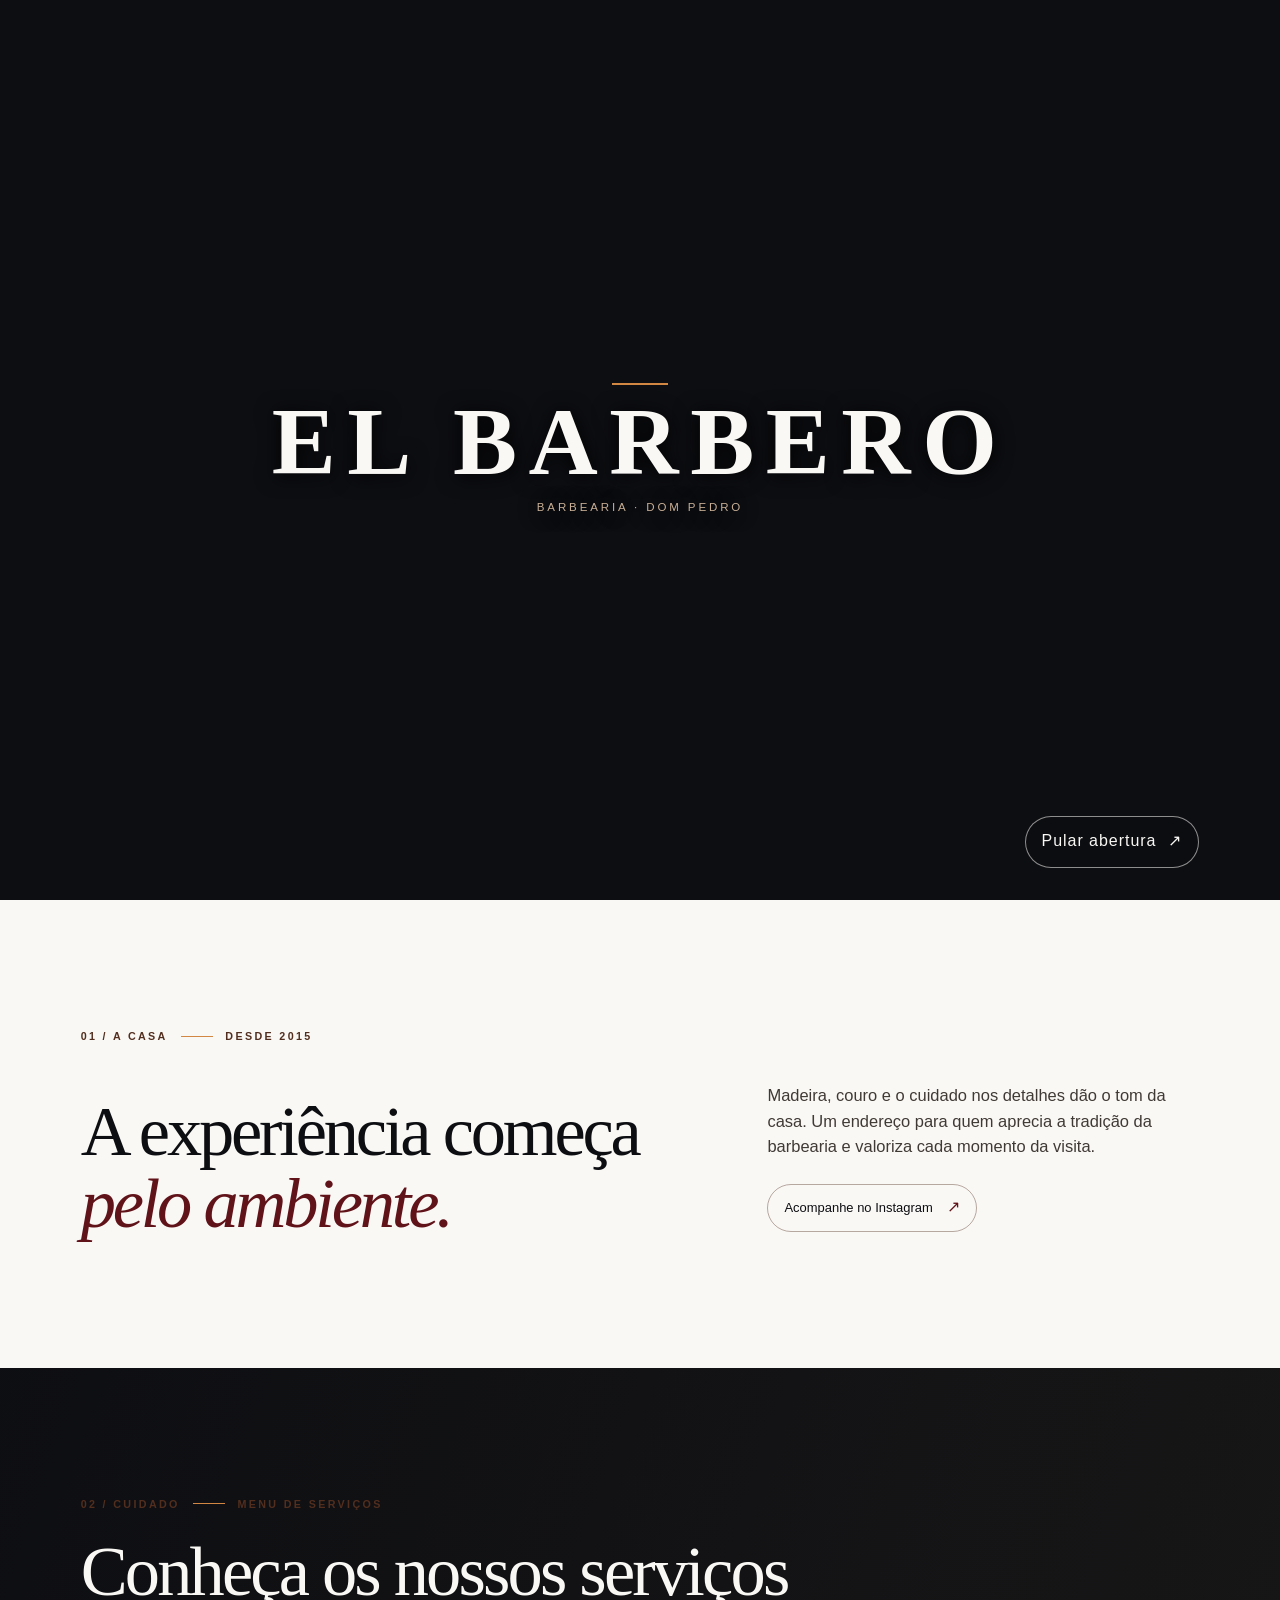
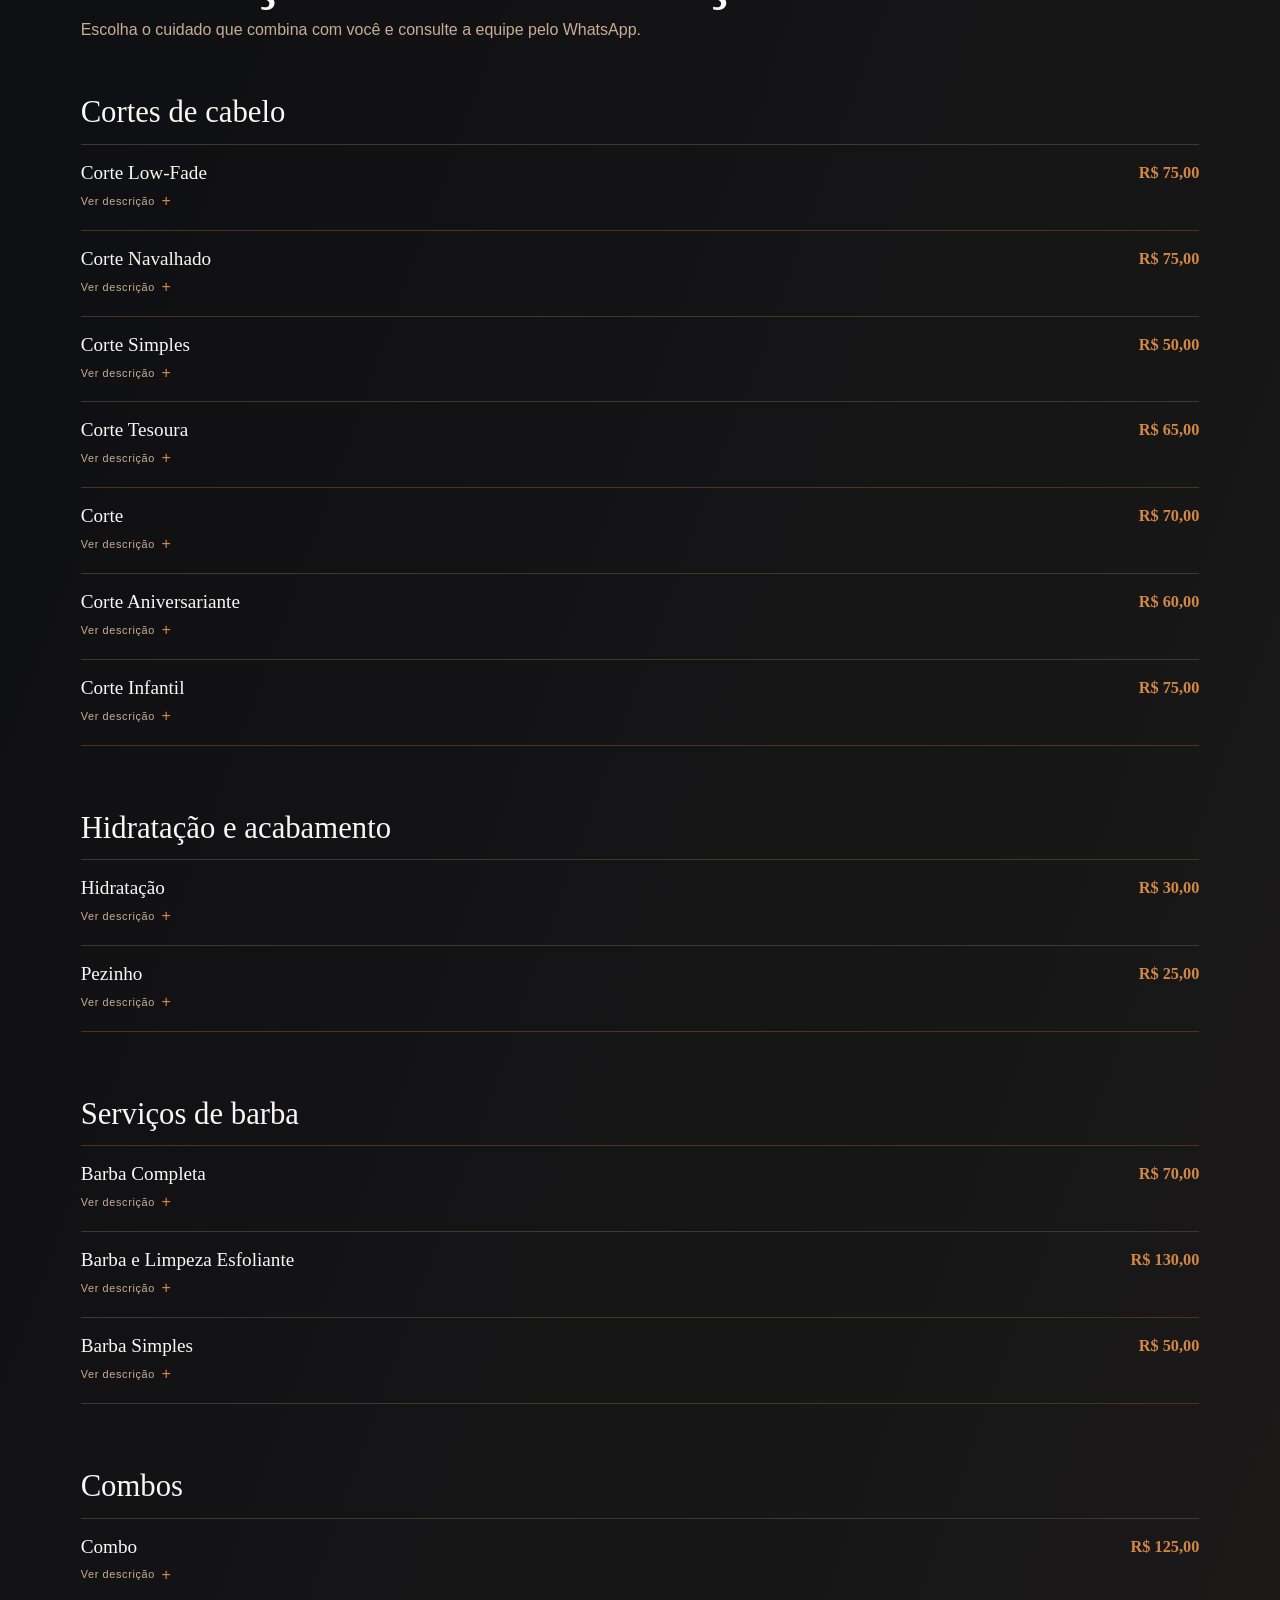
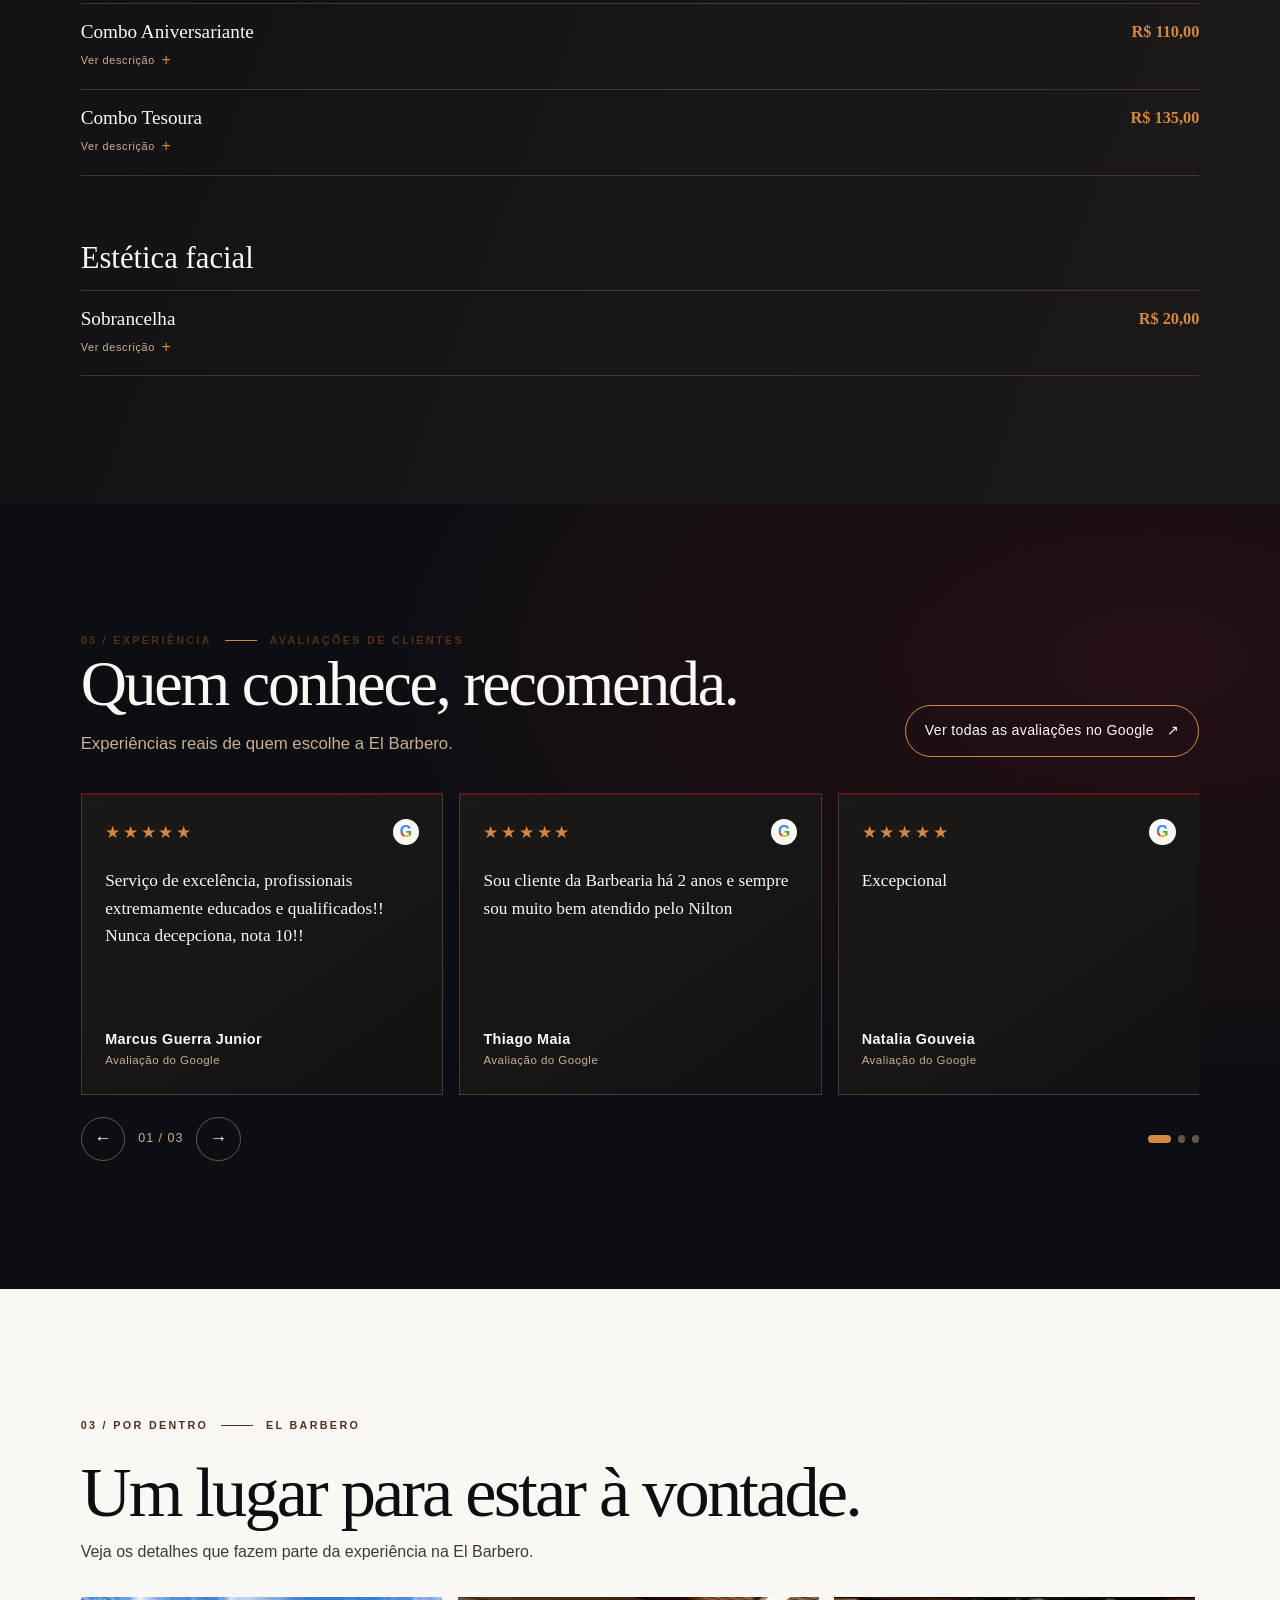
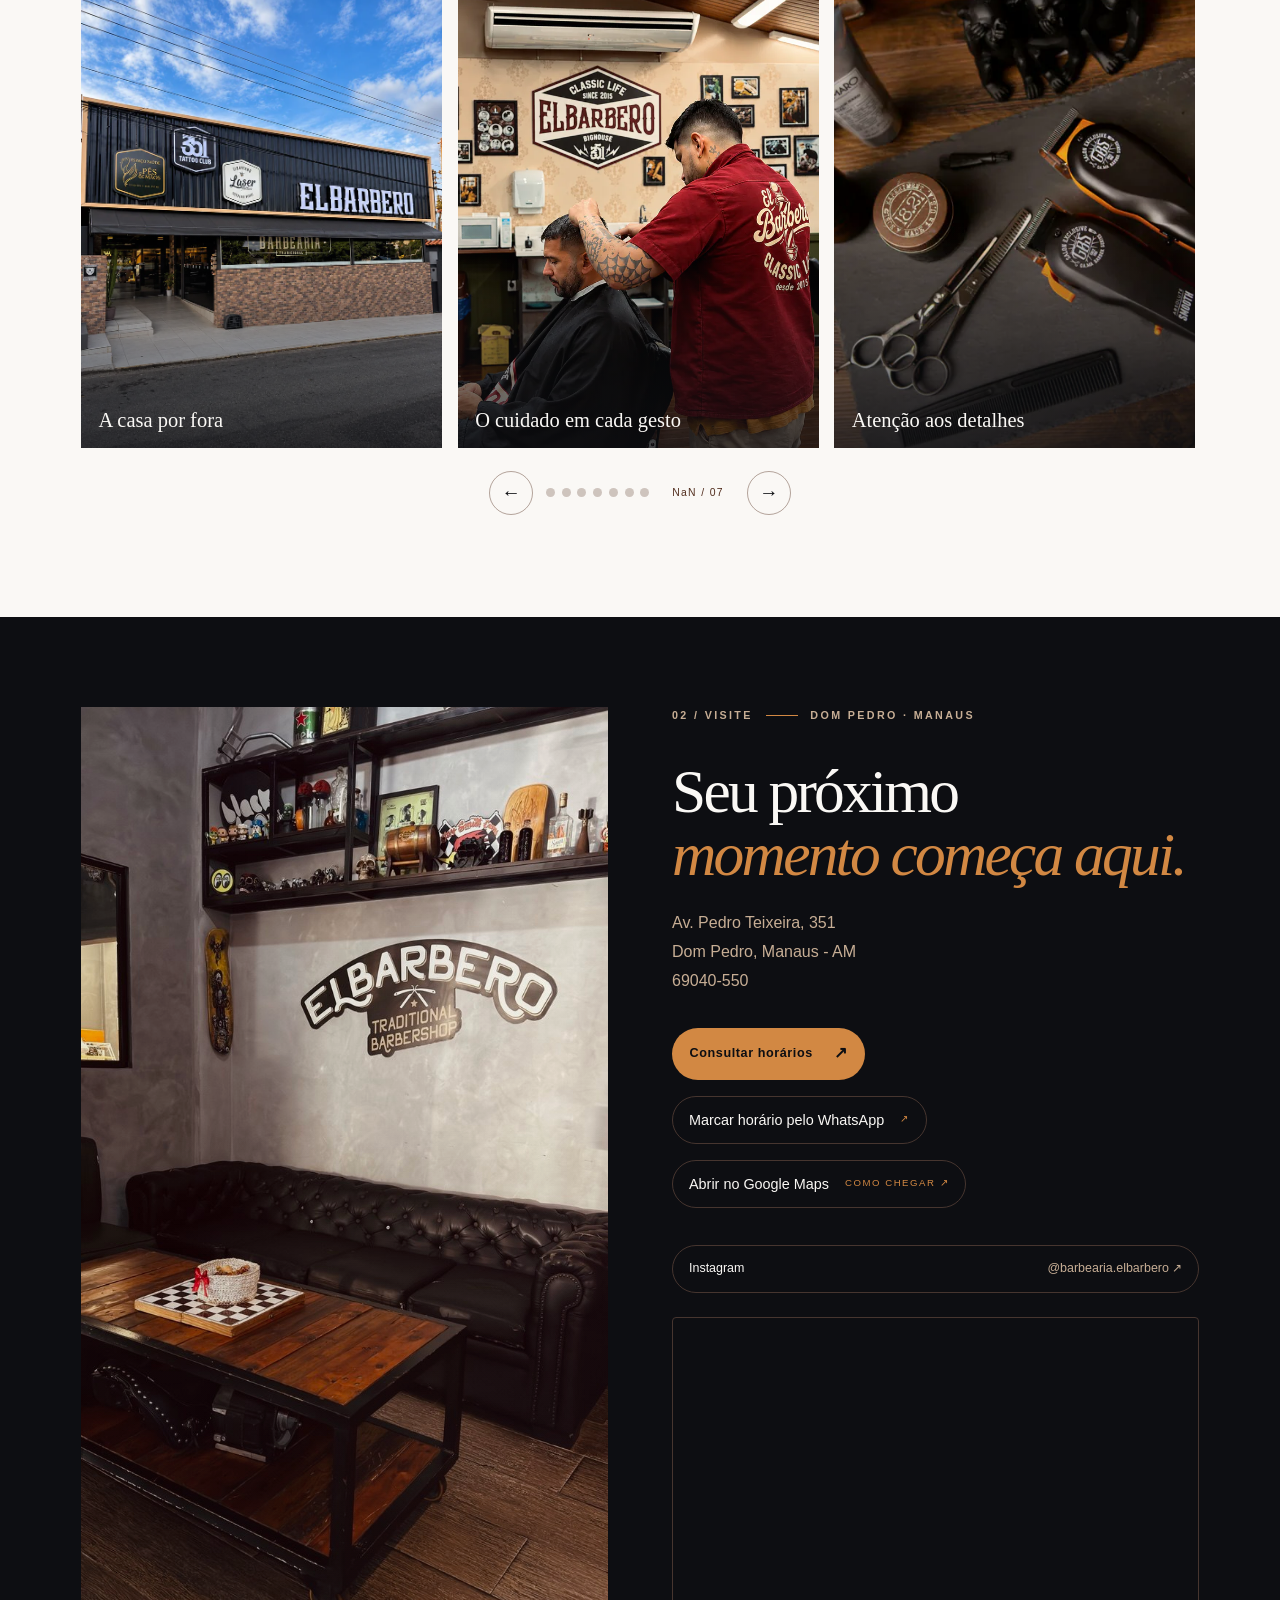
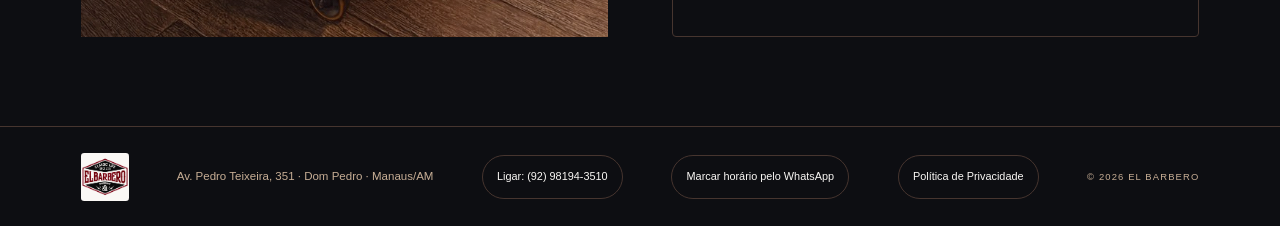
==== commit 6e746205: "Ajustes pontuais no site da EL BARBERO" ====
--- a/index.html
+++ b/index.html
@@ -88,35 +88,95 @@
       <h2 id="services-title">Conheça os nossos serviços</h2>
       <p class="service-section__lead">Escolha o cuidado que combina com você e consulte a equipe pelo WhatsApp.</p>
       <div class="service-groups">
-        <section class="service-lane" aria-labelledby="cuts-title" data-carousel="services">
-          <div class="service-lane__heading"><h3 id="cuts-title">Cortes de cabelo</h3><div class="carousel-controls"><button type="button" data-prev aria-label="Serviços anteriores: cortes de cabelo">←</button><span data-position aria-live="polite">1 / 7</span><button type="button" data-next aria-label="Próximos serviços: cortes de cabelo">→</button></div></div>
-          <div class="service-track-wrap"><div class="service-track" data-track>
-            <article class="service-card"><img src="assets/imagens/servicos/cabelo.jpg" srcset="assets/imagens/servicos/cabelo-480.jpg 480w, assets/imagens/servicos/cabelo.jpg 800w" sizes="(max-width: 600px) 86vw, (max-width: 1000px) 50vw, 33vw" alt="Barbeiro realizando corte masculino com degradê baixo" width="800" height="1200" loading="lazy" decoding="async"><div class="service-card__body"><h4>Corte Low-Fade</h4><p>Corte detalhado com acabamento em degradê baixo, muito procurado por adolescentes.</p><div class="service-card__foot"><strong>R$ 75,00</strong><a href="https://wa.me/5592981943510?text=Ola%2C%20vim%20pelo%20site%20do%20El%20Barbero%20e%20quero%20marcar%20um%20horario" target="_blank" rel="noopener noreferrer" data-track="whatsapp_click" data-origin="services">Agendar <span aria-hidden="true">↗</span></a></div></div></article>
-            <article class="service-card"><img src="assets/imagens/otimizadas/detalhe-3.jpg" srcset="assets/imagens/otimizadas/detalhe-3-480.jpg 480w, assets/imagens/otimizadas/detalhe-3.jpg 960w" sizes="(max-width: 600px) 86vw, (max-width: 1000px) 50vw, 33vw" alt="Barbeiro finalizando o contorno com navalha" width="960" height="1280" loading="lazy" decoding="async"><div class="service-card__body"><h4>Corte Navalhado</h4><p>Corte realizado com máquina e navalha, proporcionando acabamento detalhado.</p><div class="service-card__foot"><strong>R$ 75,00</strong><a href="https://wa.me/5592981943510?text=Ola%2C%20vim%20pelo%20site%20do%20El%20Barbero%20e%20quero%20marcar%20um%20horario" target="_blank" rel="noopener noreferrer" data-track="whatsapp_click" data-origin="services">Agendar <span aria-hidden="true">↗</span></a></div></div></article>
-            <article class="service-card"><img src="assets/imagens/servicos/cabelo.jpg" srcset="assets/imagens/servicos/cabelo-480.jpg 480w, assets/imagens/servicos/cabelo.jpg 800w" sizes="(max-width: 600px) 86vw, (max-width: 1000px) 50vw, 33vw" alt="Barbeiro cortando cabelo masculino com máquina" width="800" height="1200" loading="lazy" decoding="async"><div class="service-card__body"><h4>Corte Simples</h4><p>Corte realizado inteiramente com máquina, sem necessidade de trocar os pentes durante o serviço.</p><div class="service-card__foot"><strong>R$ 50,00</strong><a href="https://wa.me/5592981943510?text=Ola%2C%20vim%20pelo%20site%20do%20El%20Barbero%20e%20quero%20marcar%20um%20horario" target="_blank" rel="noopener noreferrer" data-track="whatsapp_click" data-origin="services">Agendar <span aria-hidden="true">↗</span></a></div></div></article>
-            <article class="service-card"><img class="service-card__image--wide" src="assets/imagens/otimizadas/tesoura.jpg" srcset="assets/imagens/otimizadas/tesoura-480.jpg 480w, assets/imagens/otimizadas/tesoura.jpg 1102w" sizes="(max-width: 600px) 86vw, (max-width: 1000px) 50vw, 33vw" alt="Tesouras, pentes e máquinas de barbearia sobre madeira" width="1102" height="737" loading="lazy" decoding="async"><div class="service-card__body"><h4>Corte Tesoura</h4><p>Corte de cabelo realizado utilizando apenas tesoura.</p><div class="service-card__foot"><strong>R$ 65,00</strong><a href="https://wa.me/5592981943510?text=Ola%2C%20vim%20pelo%20site%20do%20El%20Barbero%20e%20quero%20marcar%20um%20horario" target="_blank" rel="noopener noreferrer" data-track="whatsapp_click" data-origin="services">Agendar <span aria-hidden="true">↗</span></a></div></div></article>
-            <article class="service-card"><img src="assets/imagens/servicos/cabelo.jpg" srcset="assets/imagens/servicos/cabelo-480.jpg 480w, assets/imagens/servicos/cabelo.jpg 800w" sizes="(max-width: 600px) 86vw, (max-width: 1000px) 50vw, 33vw" alt="Corte de cabelo masculino na barbearia" width="800" height="1200" loading="lazy" decoding="async"><div class="service-card__body"><h4>Corte</h4><p>Corte misto, utilizando tesoura e máquina para trabalhar o cabelo.</p><div class="service-card__foot"><strong>R$ 70,00</strong><a href="https://wa.me/5592981943510?text=Ola%2C%20vim%20pelo%20site%20do%20El%20Barbero%20e%20quero%20marcar%20um%20horario" target="_blank" rel="noopener noreferrer" data-track="whatsapp_click" data-origin="services">Agendar <span aria-hidden="true">↗</span></a></div></div></article>
-            <article class="service-card"><img src="assets/imagens/servicos/cabelo.jpg" srcset="assets/imagens/servicos/cabelo-480.jpg 480w, assets/imagens/servicos/cabelo.jpg 800w" sizes="(max-width: 600px) 86vw, (max-width: 1000px) 50vw, 33vw" alt="Corte de cabelo masculino na barbearia" width="800" height="1200" loading="lazy" decoding="async"><div class="service-card__body"><h4>Corte Aniversariante</h4><p>Serviço de corte de cabelo para aniversariantes. Consulte as condições para utilizar esse serviço.</p><div class="service-card__foot"><strong>R$ 60,00</strong><a href="https://wa.me/5592981943510?text=Ola%2C%20vim%20pelo%20site%20do%20El%20Barbero%20e%20quero%20marcar%20um%20horario" target="_blank" rel="noopener noreferrer" data-track="whatsapp_click" data-origin="services">Agendar <span aria-hidden="true">↗</span></a></div></div></article>
-            <article class="service-card"><img src="assets/imagens/servicos/infantil.jpg" srcset="assets/imagens/servicos/infantil-480.jpg 480w, assets/imagens/servicos/infantil.jpg 800w" sizes="(max-width: 600px) 86vw, (max-width: 1000px) 50vw, 33vw" alt="Barbeiro cortando o cabelo de uma criança" width="800" height="1200" loading="lazy" decoding="async"><div class="service-card__body"><h4>Corte Infantil</h4><p>Corte de cabelo realizado exclusivamente em crianças de até 7 anos.</p><div class="service-card__foot"><strong>R$ 75,00</strong><a href="https://wa.me/5592981943510?text=Ola%2C%20vim%20pelo%20site%20do%20El%20Barbero%20e%20quero%20marcar%20um%20horario" target="_blank" rel="noopener noreferrer" data-track="whatsapp_click" data-origin="services">Agendar <span aria-hidden="true">↗</span></a></div></div></article>
-          </div></div>
-        </section>
-        <section class="service-lane service-lane--short-2" aria-labelledby="care-title" data-carousel="services"><div class="service-lane__heading"><h3 id="care-title">Hidratação e acabamento</h3><div class="carousel-controls"><button type="button" data-prev aria-label="Serviços anteriores: hidratação e acabamento">←</button><span data-position aria-live="polite">1 / 2</span><button type="button" data-next aria-label="Próximos serviços: hidratação e acabamento">→</button></div></div><div class="service-track-wrap"><div class="service-track" data-track>
-          <article class="service-card"><img src="assets/imagens/servicos/hidratacao.jpg" srcset="assets/imagens/servicos/hidratacao-480.jpg 480w, assets/imagens/servicos/hidratacao.jpg 800w" sizes="(max-width: 600px) 86vw, (max-width: 1000px) 50vw, 33vw" alt="Tratamento de hidratação capilar" width="800" height="1200" loading="lazy" decoding="async"><div class="service-card__body"><h4>Hidratação</h4><p>Serviço de hidratação para cabelo ou barba.</p><div class="service-card__foot"><strong>R$ 30,00</strong><a href="https://wa.me/5592981943510?text=Ola%2C%20vim%20pelo%20site%20do%20El%20Barbero%20e%20quero%20marcar%20um%20horario" target="_blank" rel="noopener noreferrer" data-track="whatsapp_click" data-origin="services">Agendar <span aria-hidden="true">↗</span></a></div></div></article>
-          <article class="service-card"><img src="assets/imagens/servicos/barba.jpg" srcset="assets/imagens/servicos/barba-480.jpg 480w, assets/imagens/servicos/barba.jpg 800w" sizes="(max-width: 600px) 86vw, (max-width: 1000px) 50vw, 33vw" alt="Acabamento cuidadoso do contorno da barba" width="800" height="1200" loading="lazy" decoding="async"><div class="service-card__body"><h4>Pezinho</h4><p>Serviço de acabamento do cabelo ou da barba, ideal para manter os contornos alinhados.</p><div class="service-card__foot"><strong>R$ 25,00</strong><a href="https://wa.me/5592981943510?text=Ola%2C%20vim%20pelo%20site%20do%20El%20Barbero%20e%20quero%20marcar%20um%20horario" target="_blank" rel="noopener noreferrer" data-track="whatsapp_click" data-origin="services">Agendar <span aria-hidden="true">↗</span></a></div></div></article>
-        </div></div></section>
-        <section class="service-lane service-lane--short-3" aria-labelledby="beard-title" data-carousel="services"><div class="service-lane__heading"><h3 id="beard-title">Serviços de barba</h3><div class="carousel-controls"><button type="button" data-prev aria-label="Serviços anteriores: barba">←</button><span data-position aria-live="polite">1 / 3</span><button type="button" data-next aria-label="Próximos serviços: barba">→</button></div></div><div class="service-track-wrap"><div class="service-track" data-track>
-          <article class="service-card"><img src="assets/imagens/servicos/barba.jpg" srcset="assets/imagens/servicos/barba-480.jpg 480w, assets/imagens/servicos/barba.jpg 800w" sizes="(max-width: 600px) 86vw, (max-width: 1000px) 50vw, 33vw" alt="Barba masculina com acabamento clássico" width="800" height="1200" loading="lazy" decoding="async"><div class="service-card__body"><h4>Barba Completa</h4><p>Serviço completo de barba, com cuidado e acabamento para valorizar o visual.</p><div class="service-card__foot"><strong>R$ 70,00</strong><a href="https://wa.me/5592981943510?text=Ola%2C%20vim%20pelo%20site%20do%20El%20Barbero%20e%20quero%20marcar%20um%20horario" target="_blank" rel="noopener noreferrer" data-track="whatsapp_click" data-origin="services">Agendar <span aria-hidden="true">↗</span></a></div></div></article>
-          <article class="service-card"><img src="assets/imagens/servicos/barba.jpg" srcset="assets/imagens/servicos/barba-480.jpg 480w, assets/imagens/servicos/barba.jpg 800w" sizes="(max-width: 600px) 86vw, (max-width: 1000px) 50vw, 33vw" alt="Barbeiro cuidando da barba com tratamento facial" width="800" height="1200" loading="lazy" decoding="async"><div class="service-card__body"><h4>Barba e Limpeza Esfoliante</h4><p>Serviço de barba com tratamento utilizando ozônio, conforme descrição do cadastro original.</p><div class="service-card__foot"><strong>R$ 130,00</strong><a href="https://wa.me/5592981943510?text=Ola%2C%20vim%20pelo%20site%20do%20El%20Barbero%20e%20quero%20marcar%20um%20horario" target="_blank" rel="noopener noreferrer" data-track="whatsapp_click" data-origin="services">Agendar <span aria-hidden="true">↗</span></a></div></div></article>
-          <article class="service-card"><img src="assets/imagens/servicos/barba.jpg" srcset="assets/imagens/servicos/barba-480.jpg 480w, assets/imagens/servicos/barba.jpg 800w" sizes="(max-width: 600px) 86vw, (max-width: 1000px) 50vw, 33vw" alt="Acabamento de barba feito com máquina" width="800" height="1200" loading="lazy" decoding="async"><div class="service-card__body"><h4>Barba Simples</h4><p>Serviço de barba realizado somente com máquina, sem utilização de navalha.</p><div class="service-card__foot"><strong>R$ 50,00</strong><a href="https://wa.me/5592981943510?text=Ola%2C%20vim%20pelo%20site%20do%20El%20Barbero%20e%20quero%20marcar%20um%20horario" target="_blank" rel="noopener noreferrer" data-track="whatsapp_click" data-origin="services">Agendar <span aria-hidden="true">↗</span></a></div></div></article>
-        </div></div></section>
-        <section class="service-lane service-lane--short-3" aria-labelledby="combos-title" data-carousel="services"><div class="service-lane__heading"><h3 id="combos-title">Combos</h3><div class="carousel-controls"><button type="button" data-prev aria-label="Serviços anteriores: combos">←</button><span data-position aria-live="polite">1 / 3</span><button type="button" data-next aria-label="Próximos serviços: combos">→</button></div></div><div class="service-track-wrap"><div class="service-track" data-track>
-          <article class="service-card"><img src="assets/imagens/atendimento-barbearia.png" alt="Barbeiro atendendo cliente durante um corte na El Barbero" width="1254" height="1254" loading="lazy"><div class="service-card__body"><h4>Combo</h4><p>Combo de corte de cabelo e barba.</p><div class="service-card__foot"><strong>R$ 125,00</strong><a href="https://wa.me/5592981943510?text=Ola%2C%20vim%20pelo%20site%20do%20El%20Barbero%20e%20quero%20marcar%20um%20horario" target="_blank" rel="noopener noreferrer" data-track="whatsapp_click" data-origin="services">Agendar <span aria-hidden="true">↗</span></a></div></div></article>
-          <article class="service-card"><img src="assets/imagens/otimizadas/atendimento-barbearia-800.webp" srcset="assets/imagens/otimizadas/atendimento-barbearia-480.webp 480w, assets/imagens/otimizadas/atendimento-barbearia-800.webp 800w, assets/imagens/otimizadas/atendimento-barbearia-1254.webp 1254w" sizes="(max-width: 600px) 86vw, (max-width: 1000px) 50vw, 48vw" alt="Barbeiro atendendo cliente durante um corte na El Barbero" width="800" height="800" loading="lazy" decoding="async"><div class="service-card__body"><h4>Combo Aniversariante</h4><p>Combo de corte de cabelo e barba, acompanhado de serviço de limpeza facial ou hidratação.</p><div class="service-card__foot"><strong>R$ 110,00</strong><a href="https://wa.me/5592981943510?text=Ola%2C%20vim%20pelo%20site%20do%20El%20Barbero%20e%20quero%20marcar%20um%20horario" target="_blank" rel="noopener noreferrer" data-track="whatsapp_click" data-origin="services">Agendar <span aria-hidden="true">↗</span></a></div></div></article>
-          <article class="service-card"><img src="assets/imagens/otimizadas/atendimento-barbearia-800.webp" srcset="assets/imagens/otimizadas/atendimento-barbearia-480.webp 480w, assets/imagens/otimizadas/atendimento-barbearia-800.webp 800w, assets/imagens/otimizadas/atendimento-barbearia-1254.webp 1254w" sizes="(max-width: 600px) 86vw, (max-width: 1000px) 50vw, 48vw" alt="Barbeiro atendendo cliente durante um corte na El Barbero" width="800" height="800" loading="lazy" decoding="async"><div class="service-card__body"><h4>Combo Tesoura</h4><p>Corte de cabelo realizado inteiramente com tesoura, acompanhado de barba completa.</p><div class="service-card__foot"><strong>R$ 135,00</strong><a href="https://wa.me/5592981943510?text=Ola%2C%20vim%20pelo%20site%20do%20El%20Barbero%20e%20quero%20marcar%20um%20horario" target="_blank" rel="noopener noreferrer" data-track="whatsapp_click" data-origin="services">Agendar <span aria-hidden="true">↗</span></a></div></div></article>
-        </div></div></section>
-        <section class="service-lane service-lane--short-1" aria-labelledby="facial-title" data-carousel="services"><div class="service-lane__heading"><h3 id="facial-title">Estética facial</h3><div class="carousel-controls"><button type="button" data-prev aria-label="Serviços anteriores: estética facial">←</button><span data-position aria-live="polite">1 / 1</span><button type="button" data-next aria-label="Próximos serviços: estética facial">→</button></div></div><div class="service-track-wrap"><div class="service-track" data-track>
-          <article class="service-card"><img src="assets/imagens/servicos/facial.jpg" srcset="assets/imagens/servicos/facial-480.jpg 480w, assets/imagens/servicos/facial.jpg 800w" sizes="(max-width: 600px) 86vw, (max-width: 1000px) 50vw, 33vw" alt="Design de sobrancelha com acabamento cuidadoso" width="800" height="1200" loading="lazy" decoding="async"><div class="service-card__body"><h4>Sobrancelha</h4><p>Serviço de design e acabamento das sobrancelhas realizado com navalha.</p><div class="service-card__foot"><strong>R$ 20,00</strong><a href="https://wa.me/5592981943510?text=Ola%2C%20vim%20pelo%20site%20do%20El%20Barbero%20e%20quero%20marcar%20um%20horario" target="_blank" rel="noopener noreferrer" data-track="whatsapp_click" data-origin="services">Agendar <span aria-hidden="true">↗</span></a></div></div></article>
-        </div></div></section>
+        <section class="service-lane service-lane--list" aria-labelledby="cuts-title">
+          <div class="service-lane__heading"><h3 id="cuts-title">Cortes de cabelo</h3></div>
+          <div class="service-list">
+            <details class="service-list__item">
+              <summary><span class="service-list__name">Corte Low-Fade</span><strong class="service-list__price">R$ 75,00</strong><span class="service-list__hint">Ver descrição <span aria-hidden="true">+</span></span></summary>
+              <div class="service-list__details"><p>Corte detalhado com acabamento em degradê baixo, muito procurado por adolescentes.</p><a href="https://wa.me/5592981943510?text=Ola%2C%20vim%20pelo%20site%20do%20El%20Barbero%20e%20quero%20marcar%20um%20horario" target="_blank" rel="noopener noreferrer" data-track="whatsapp_click" data-origin="services">Agendar <span aria-hidden="true">↗</span></a></div>
+            </details>
+            <details class="service-list__item">
+              <summary><span class="service-list__name">Corte Navalhado</span><strong class="service-list__price">R$ 75,00</strong><span class="service-list__hint">Ver descrição <span aria-hidden="true">+</span></span></summary>
+              <div class="service-list__details"><p>Corte realizado com máquina e navalha, proporcionando acabamento detalhado.</p><a href="https://wa.me/5592981943510?text=Ola%2C%20vim%20pelo%20site%20do%20El%20Barbero%20e%20quero%20marcar%20um%20horario" target="_blank" rel="noopener noreferrer" data-track="whatsapp_click" data-origin="services">Agendar <span aria-hidden="true">↗</span></a></div>
+            </details>
+            <details class="service-list__item">
+              <summary><span class="service-list__name">Corte Simples</span><strong class="service-list__price">R$ 50,00</strong><span class="service-list__hint">Ver descrição <span aria-hidden="true">+</span></span></summary>
+              <div class="service-list__details"><p>Corte realizado inteiramente com máquina, sem necessidade de trocar os pentes durante o serviço.</p><a href="https://wa.me/5592981943510?text=Ola%2C%20vim%20pelo%20site%20do%20El%20Barbero%20e%20quero%20marcar%20um%20horario" target="_blank" rel="noopener noreferrer" data-track="whatsapp_click" data-origin="services">Agendar <span aria-hidden="true">↗</span></a></div>
+            </details>
+            <details class="service-list__item">
+              <summary><span class="service-list__name">Corte Tesoura</span><strong class="service-list__price">R$ 65,00</strong><span class="service-list__hint">Ver descrição <span aria-hidden="true">+</span></span></summary>
+              <div class="service-list__details"><p>Corte de cabelo realizado utilizando apenas tesoura.</p><a href="https://wa.me/5592981943510?text=Ola%2C%20vim%20pelo%20site%20do%20El%20Barbero%20e%20quero%20marcar%20um%20horario" target="_blank" rel="noopener noreferrer" data-track="whatsapp_click" data-origin="services">Agendar <span aria-hidden="true">↗</span></a></div>
+            </details>
+            <details class="service-list__item">
+              <summary><span class="service-list__name">Corte</span><strong class="service-list__price">R$ 70,00</strong><span class="service-list__hint">Ver descrição <span aria-hidden="true">+</span></span></summary>
+              <div class="service-list__details"><p>Corte misto, utilizando tesoura e máquina para trabalhar o cabelo.</p><a href="https://wa.me/5592981943510?text=Ola%2C%20vim%20pelo%20site%20do%20El%20Barbero%20e%20quero%20marcar%20um%20horario" target="_blank" rel="noopener noreferrer" data-track="whatsapp_click" data-origin="services">Agendar <span aria-hidden="true">↗</span></a></div>
+            </details>
+            <details class="service-list__item">
+              <summary><span class="service-list__name">Corte Aniversariante</span><strong class="service-list__price">R$ 60,00</strong><span class="service-list__hint">Ver descrição <span aria-hidden="true">+</span></span></summary>
+              <div class="service-list__details"><p>Serviço de corte de cabelo para aniversariantes. Consulte as condições para utilizar esse serviço.</p><a href="https://wa.me/5592981943510?text=Ola%2C%20vim%20pelo%20site%20do%20El%20Barbero%20e%20quero%20marcar%20um%20horario" target="_blank" rel="noopener noreferrer" data-track="whatsapp_click" data-origin="services">Agendar <span aria-hidden="true">↗</span></a></div>
+            </details>
+            <details class="service-list__item">
+              <summary><span class="service-list__name">Corte Infantil</span><strong class="service-list__price">R$ 75,00</strong><span class="service-list__hint">Ver descrição <span aria-hidden="true">+</span></span></summary>
+              <div class="service-list__details"><p>Corte de cabelo realizado exclusivamente em crianças de até 7 anos.</p><a href="https://wa.me/5592981943510?text=Ola%2C%20vim%20pelo%20site%20do%20El%20Barbero%20e%20quero%20marcar%20um%20horario" target="_blank" rel="noopener noreferrer" data-track="whatsapp_click" data-origin="services">Agendar <span aria-hidden="true">↗</span></a></div>
+            </details>
+          </div>
+        </section>
+        <section class="service-lane service-lane--list" aria-labelledby="care-title">
+          <div class="service-lane__heading"><h3 id="care-title">Hidratação e acabamento</h3></div>
+          <div class="service-list">
+            <details class="service-list__item">
+              <summary><span class="service-list__name">Hidratação</span><strong class="service-list__price">R$ 30,00</strong><span class="service-list__hint">Ver descrição <span aria-hidden="true">+</span></span></summary>
+              <div class="service-list__details"><p>Serviço de hidratação para cabelo ou barba.</p><a href="https://wa.me/5592981943510?text=Ola%2C%20vim%20pelo%20site%20do%20El%20Barbero%20e%20quero%20marcar%20um%20horario" target="_blank" rel="noopener noreferrer" data-track="whatsapp_click" data-origin="services">Agendar <span aria-hidden="true">↗</span></a></div>
+            </details>
+            <details class="service-list__item">
+              <summary><span class="service-list__name">Pezinho</span><strong class="service-list__price">R$ 25,00</strong><span class="service-list__hint">Ver descrição <span aria-hidden="true">+</span></span></summary>
+              <div class="service-list__details"><p>Serviço de acabamento do cabelo ou da barba, ideal para manter os contornos alinhados.</p><a href="https://wa.me/5592981943510?text=Ola%2C%20vim%20pelo%20site%20do%20El%20Barbero%20e%20quero%20marcar%20um%20horario" target="_blank" rel="noopener noreferrer" data-track="whatsapp_click" data-origin="services">Agendar <span aria-hidden="true">↗</span></a></div>
+            </details>
+          </div>
+        </section>
+        <section class="service-lane service-lane--list" aria-labelledby="beard-title">
+          <div class="service-lane__heading"><h3 id="beard-title">Serviços de barba</h3></div>
+          <div class="service-list">
+            <details class="service-list__item">
+              <summary><span class="service-list__name">Barba Completa</span><strong class="service-list__price">R$ 70,00</strong><span class="service-list__hint">Ver descrição <span aria-hidden="true">+</span></span></summary>
+              <div class="service-list__details"><p>Serviço completo de barba, com cuidado e acabamento para valorizar o visual.</p><a href="https://wa.me/5592981943510?text=Ola%2C%20vim%20pelo%20site%20do%20El%20Barbero%20e%20quero%20marcar%20um%20horario" target="_blank" rel="noopener noreferrer" data-track="whatsapp_click" data-origin="services">Agendar <span aria-hidden="true">↗</span></a></div>
+            </details>
+            <details class="service-list__item">
+              <summary><span class="service-list__name">Barba e Limpeza Esfoliante</span><strong class="service-list__price">R$ 130,00</strong><span class="service-list__hint">Ver descrição <span aria-hidden="true">+</span></span></summary>
+              <div class="service-list__details"><p>Serviço de barba com tratamento utilizando ozônio, conforme descrição do cadastro original.</p><a href="https://wa.me/5592981943510?text=Ola%2C%20vim%20pelo%20site%20do%20El%20Barbero%20e%20quero%20marcar%20um%20horario" target="_blank" rel="noopener noreferrer" data-track="whatsapp_click" data-origin="services">Agendar <span aria-hidden="true">↗</span></a></div>
+            </details>
+            <details class="service-list__item">
+              <summary><span class="service-list__name">Barba Simples</span><strong class="service-list__price">R$ 50,00</strong><span class="service-list__hint">Ver descrição <span aria-hidden="true">+</span></span></summary>
+              <div class="service-list__details"><p>Serviço de barba realizado somente com máquina, sem utilização de navalha.</p><a href="https://wa.me/5592981943510?text=Ola%2C%20vim%20pelo%20site%20do%20El%20Barbero%20e%20quero%20marcar%20um%20horario" target="_blank" rel="noopener noreferrer" data-track="whatsapp_click" data-origin="services">Agendar <span aria-hidden="true">↗</span></a></div>
+            </details>
+          </div>
+        </section>
+        <section class="service-lane service-lane--list" aria-labelledby="combos-title">
+          <div class="service-lane__heading"><h3 id="combos-title">Combos</h3></div>
+          <div class="service-list">
+            <details class="service-list__item">
+              <summary><span class="service-list__name">Combo</span><strong class="service-list__price">R$ 125,00</strong><span class="service-list__hint">Ver descrição <span aria-hidden="true">+</span></span></summary>
+              <div class="service-list__details"><p>Combo de corte de cabelo e barba.</p><a href="https://wa.me/5592981943510?text=Ola%2C%20vim%20pelo%20site%20do%20El%20Barbero%20e%20quero%20marcar%20um%20horario" target="_blank" rel="noopener noreferrer" data-track="whatsapp_click" data-origin="services">Agendar <span aria-hidden="true">↗</span></a></div>
+            </details>
+            <details class="service-list__item">
+              <summary><span class="service-list__name">Combo Aniversariante</span><strong class="service-list__price">R$ 110,00</strong><span class="service-list__hint">Ver descrição <span aria-hidden="true">+</span></span></summary>
+              <div class="service-list__details"><p>Combo de corte de cabelo e barba, acompanhado de serviço de limpeza facial ou hidratação.</p><a href="https://wa.me/5592981943510?text=Ola%2C%20vim%20pelo%20site%20do%20El%20Barbero%20e%20quero%20marcar%20um%20horario" target="_blank" rel="noopener noreferrer" data-track="whatsapp_click" data-origin="services">Agendar <span aria-hidden="true">↗</span></a></div>
+            </details>
+            <details class="service-list__item">
+              <summary><span class="service-list__name">Combo Tesoura</span><strong class="service-list__price">R$ 135,00</strong><span class="service-list__hint">Ver descrição <span aria-hidden="true">+</span></span></summary>
+              <div class="service-list__details"><p>Corte de cabelo realizado inteiramente com tesoura, acompanhado de barba completa.</p><a href="https://wa.me/5592981943510?text=Ola%2C%20vim%20pelo%20site%20do%20El%20Barbero%20e%20quero%20marcar%20um%20horario" target="_blank" rel="noopener noreferrer" data-track="whatsapp_click" data-origin="services">Agendar <span aria-hidden="true">↗</span></a></div>
+            </details>
+          </div>
+        </section>
+        <section class="service-lane service-lane--list" aria-labelledby="facial-title">
+          <div class="service-lane__heading"><h3 id="facial-title">Estética facial</h3></div>
+          <div class="service-list">
+            <details class="service-list__item">
+              <summary><span class="service-list__name">Sobrancelha</span><strong class="service-list__price">R$ 20,00</strong><span class="service-list__hint">Ver descrição <span aria-hidden="true">+</span></span></summary>
+              <div class="service-list__details"><p>Serviço de design e acabamento das sobrancelhas realizado com navalha.</p><a href="https://wa.me/5592981943510?text=Ola%2C%20vim%20pelo%20site%20do%20El%20Barbero%20e%20quero%20marcar%20um%20horario" target="_blank" rel="noopener noreferrer" data-track="whatsapp_click" data-origin="services">Agendar <span aria-hidden="true">↗</span></a></div>
+            </details>
+          </div>
+        </section>
       </div>
     </section>
 
@@ -173,7 +233,7 @@
         <div class="photo-carousel__viewport"><div class="photo-carousel__track" data-track>
           <button class="photo-slide" type="button" data-full="assets/imagens/fachada-el-barbero.png" aria-label="Ampliar fotografia da fachada da El Barbero"><img src="assets/imagens/otimizadas/fachada-el-barbero-800.webp" alt="Fachada da El Barbero Barbearia" width="800" height="1067" loading="lazy"><span>A casa por fora</span></button>
           <button class="photo-slide" type="button" data-full="assets/imagens/atendimento-barbearia.png" aria-label="Ampliar fotografia do atendimento na barbearia"><img src="assets/imagens/otimizadas/atendimento-barbearia-800.webp" alt="Barbeiro atendendo cliente no interior da barbearia" width="800" height="800" loading="lazy"><span>O cuidado em cada gesto</span></button>
-          <button class="photo-slide" type="button" data-full="assets/imagens/cadeira-barbearia.png" aria-label="Ampliar fotografia da cadeira clássica de barbeiro"><img src="assets/imagens/otimizadas/cadeira-barbearia-800.webp" alt="Cadeira clássica de couro da barbearia" width="800" height="997" loading="lazy"><span>Tradição e conforto</span></button>
+
           <button class="photo-slide" type="button" data-full="assets/imagens/detalhes-barbearia.png" aria-label="Ampliar fotografia dos instrumentos de barbearia"><img src="assets/imagens/otimizadas/detalhes-barbearia-800.webp" alt="Máquinas e instrumentos de barbearia sobre bancada de madeira" width="800" height="535" loading="lazy"><span>Atenção aos detalhes</span></button>
           <button class="photo-slide" type="button" data-full="assets/imagens/detalhes-barbearia2.png" aria-label="Ampliar fotografia do espaço de convivência"><img src="assets/imagens/otimizadas/detalhes-barbearia2-800.webp" alt="Espaço de convivência com sofá e decoração da El Barbero" width="800" height="1067" loading="lazy"><span>Um espaço com personalidade</span></button>
           <button class="photo-slide" type="button" data-full="assets/imagens/Detalhes1-elbarbero.jpeg" aria-label="Ampliar fotografia de detalhe da barbearia"><img src="assets/imagens/otimizadas/detalhe-1.jpg" srcset="assets/imagens/otimizadas/detalhe-1-480.jpg 480w, assets/imagens/otimizadas/detalhe-1.jpg 960w" sizes="(max-width: 600px) 85vw, (max-width: 1000px) 48vw, 32vw" alt="Detalhe do ambiente da El Barbero" width="960" height="1280" loading="lazy" decoding="async"><span>O ambiente El Barbero</span></button>
@@ -194,7 +254,7 @@
     </dialog>
 
     <section class="contact section-pad" id="contato" aria-labelledby="contact-title">
-      <div class="contact__photo"><img src="assets/imagens/otimizadas/contato-novo.jpg" srcset="assets/imagens/otimizadas/contato-novo-480.jpg 480w, assets/imagens/otimizadas/contato-novo.jpg 960w" sizes="(max-width: 800px) 100vw, 58vw" alt="Interior da El Barbero com cadeiras de couro, mesa de sinuca e decoração clássica" width="960" height="1280" loading="lazy" decoding="async"></div>
+      <div class="contact__photo"><img src="assets/imagens/contato-barbearia.jpeg" alt="Parede com o letreiro da El Barbero, sofá de couro e mesa de centro" width="720" height="1280" loading="lazy" decoding="async"></div>
       <div class="contact__content">
         <div class="section-kicker section-kicker--light"><span>02 / VISITE</span><i></i><span>DOM PEDRO · MANAUS</span></div>
         <h2 id="contact-title">Seu próximo<br><em>momento começa aqui.</em></h2>
@@ -205,6 +265,7 @@
           <a class="contact__direct" href="https://www.google.com/maps/place/El+Barbero+Barbearia+-+Dom+Pedro/data=!4m2!3m1!1s0x0:0x9305bbea23789d79" target="_blank" rel="noopener noreferrer" data-track="directions_click" data-origin="contact">Abrir no Google Maps <span>COMO CHEGAR ↗</span></a>
         </div>
         <a class="contact__instagram" href="https://www.instagram.com/barbearia.elbarbero/" target="_blank" rel="noopener noreferrer" data-track="instagram_click" data-origin="contact">Instagram <span>@barbearia.elbarbero ↗</span></a>
+        <div class="contact__map"><iframe src="https://maps.google.com/maps?output=embed&amp;cid=10594080312750808441" title="Localização da EL BARBERO no Google Maps" loading="lazy" referrerpolicy="no-referrer-when-downgrade" allowfullscreen></iframe></div>
       </div>
     </section>
   </main>
--- a/styles.css
+++ b/styles.css
@@ -182,3 +182,25 @@
 @media(max-width:1000px){.review-card{flex-basis:calc((100% - 1rem)/2)}.reviews-section__heading{align-items:start}}
 @media(max-width:700px){.reviews-section__heading{flex-direction:column;align-items:flex-start;gap:1.3rem}.review-card{flex-basis:88%;min-height:16rem}.review-card blockquote{font-size:1.02rem}.reviews-google-cta{min-height:3rem}}
 @media(prefers-reduced-motion:reduce){.review-track,.reviews-google-cta,.review-carousel__controls button,.review-carousel__indicators button{transition:none}}
+
+.service-lane--list .service-lane__heading{margin-bottom:.8rem}
+.service-list{border-top:1px solid var(--color-border)}
+.service-list__item{border-bottom:1px solid var(--color-border)}
+.service-list__item>summary{display:grid;grid-template-columns:minmax(0,1fr) auto;align-items:center;gap:.25rem 1rem;min-height:5rem;padding:1rem 0;list-style:none;cursor:pointer}
+.service-list__item>summary::-webkit-details-marker{display:none}
+.service-list__name{min-width:0;color:var(--color-ivory);font:500 clamp(1.02rem,1.6vw,1.2rem)/1.25 var(--font-display)}
+.service-list__price{color:var(--color-accent);font:600 1.02rem var(--font-display);white-space:nowrap}
+.service-list__hint{grid-column:1/-1;display:flex;align-items:center;gap:.4rem;color:var(--color-text-muted);font-size:.68rem;letter-spacing:.06em}
+.service-list__hint>span{display:inline-block;color:var(--color-accent);font-size:1rem;transition:transform .2s ease}
+.service-list__item[open]>summary .service-list__hint>span{transform:rotate(45deg)}
+.service-list__details{display:grid;grid-template-columns:minmax(0,1fr) auto;align-items:start;gap:1rem;padding:0 0 1.15rem;animation:service-list-reveal .2s ease both}
+.service-list__details p{max-width:48rem;margin:0;color:var(--color-text-muted);font-size:.9rem;line-height:1.6}
+.service-list__details>a{display:inline-flex;align-items:center;justify-content:center;gap:.55rem;min-height:44px;padding:.55rem .85rem;border:1px solid var(--color-accent);border-radius:999px;color:var(--color-ivory);font-size:.75rem;letter-spacing:.04em;white-space:nowrap;transition:background .2s,transform .2s}
+.service-list__details>a:hover{background:var(--color-burgundy)}
+.service-list__details>a span{color:var(--color-accent)}
+@keyframes service-list-reveal{from{opacity:0;transform:translateY(-.2rem)}to{opacity:1;transform:translateY(0)}}
+.contact__photo img{object-fit:cover;object-position:center 48%}
+.contact__map{width:min(100%,34rem);height:clamp(220px,28vw,320px);margin-top:1.5rem;overflow:hidden;border:1px solid var(--color-border);border-radius:.25rem}
+.contact__map iframe{display:block;width:100%;height:100%;border:0}
+@media(max-width:600px){.service-list__details{grid-template-columns:1fr;gap:.75rem}.service-list__details>a{justify-self:start}.contact__map{height:clamp(210px,60vw,260px)}}
+@media(prefers-reduced-motion:reduce){.service-list__hint>span{transition:none}.service-list__details{animation:none}}
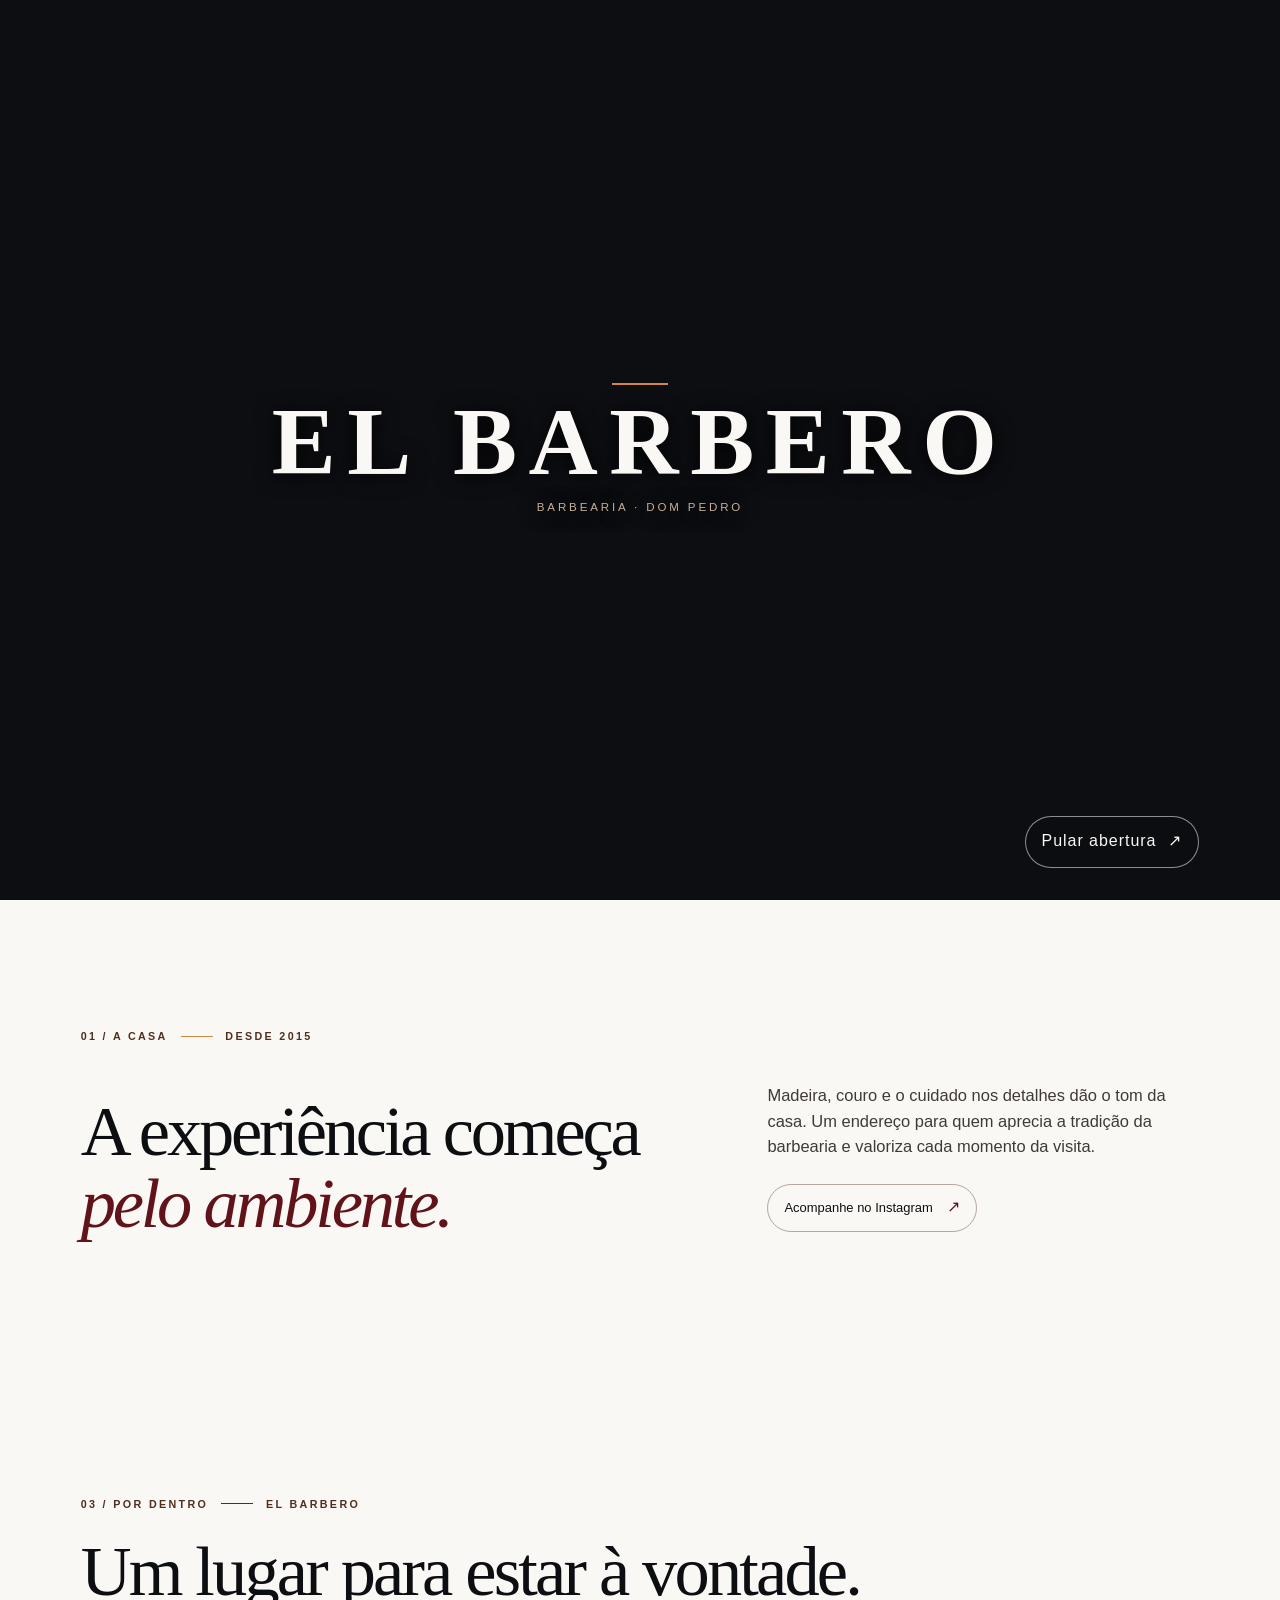
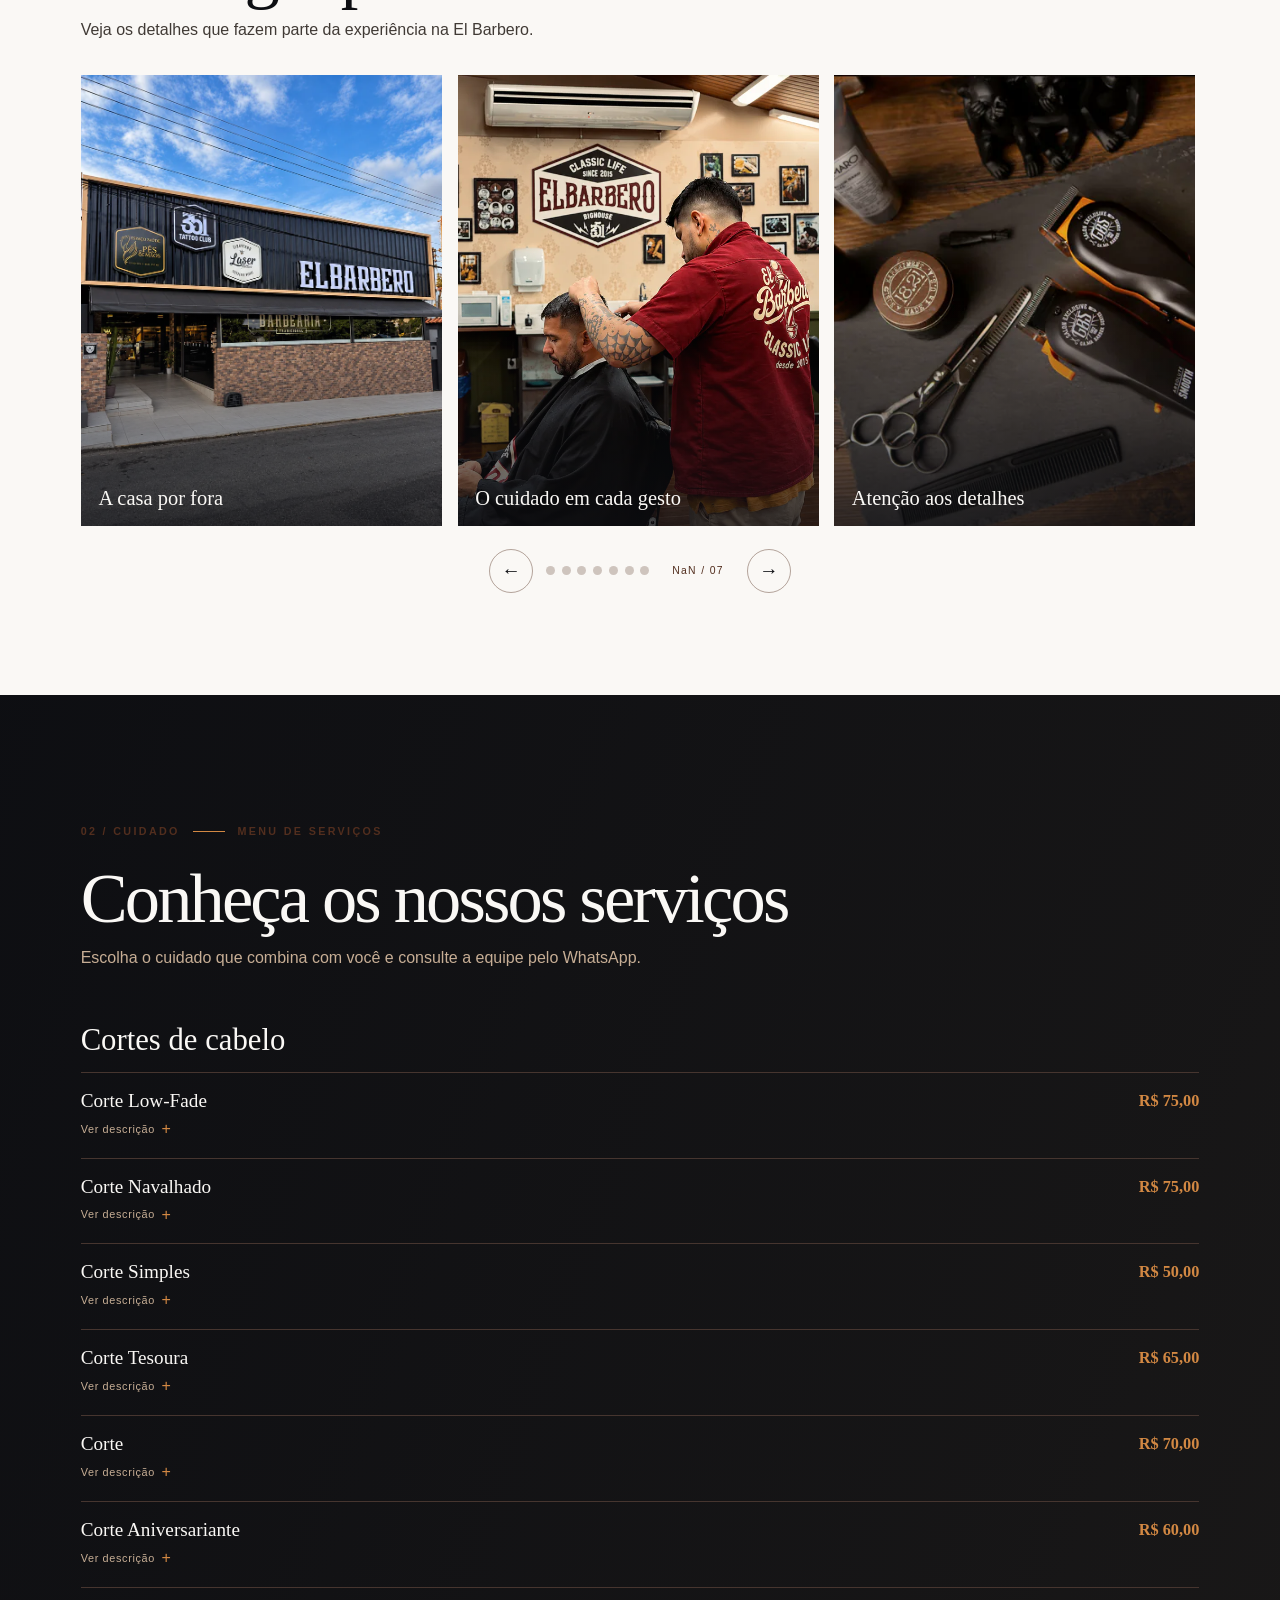
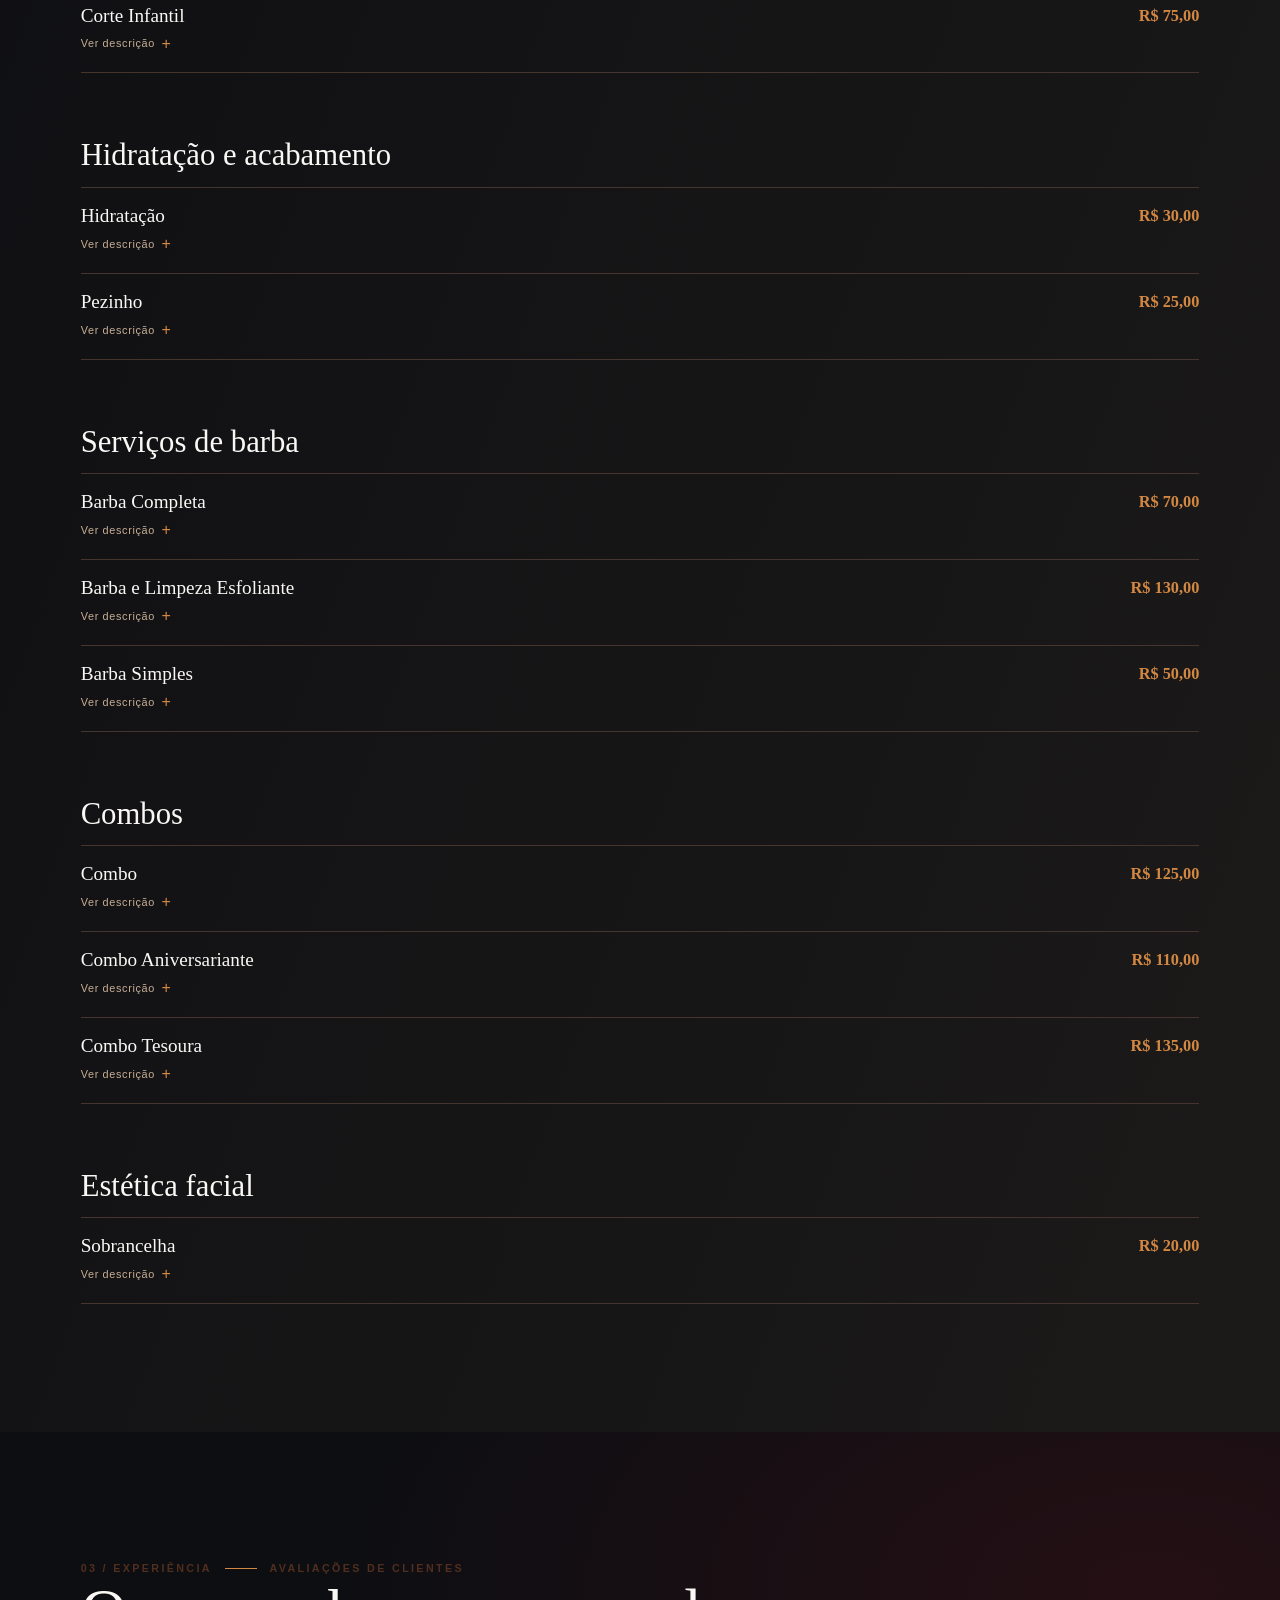
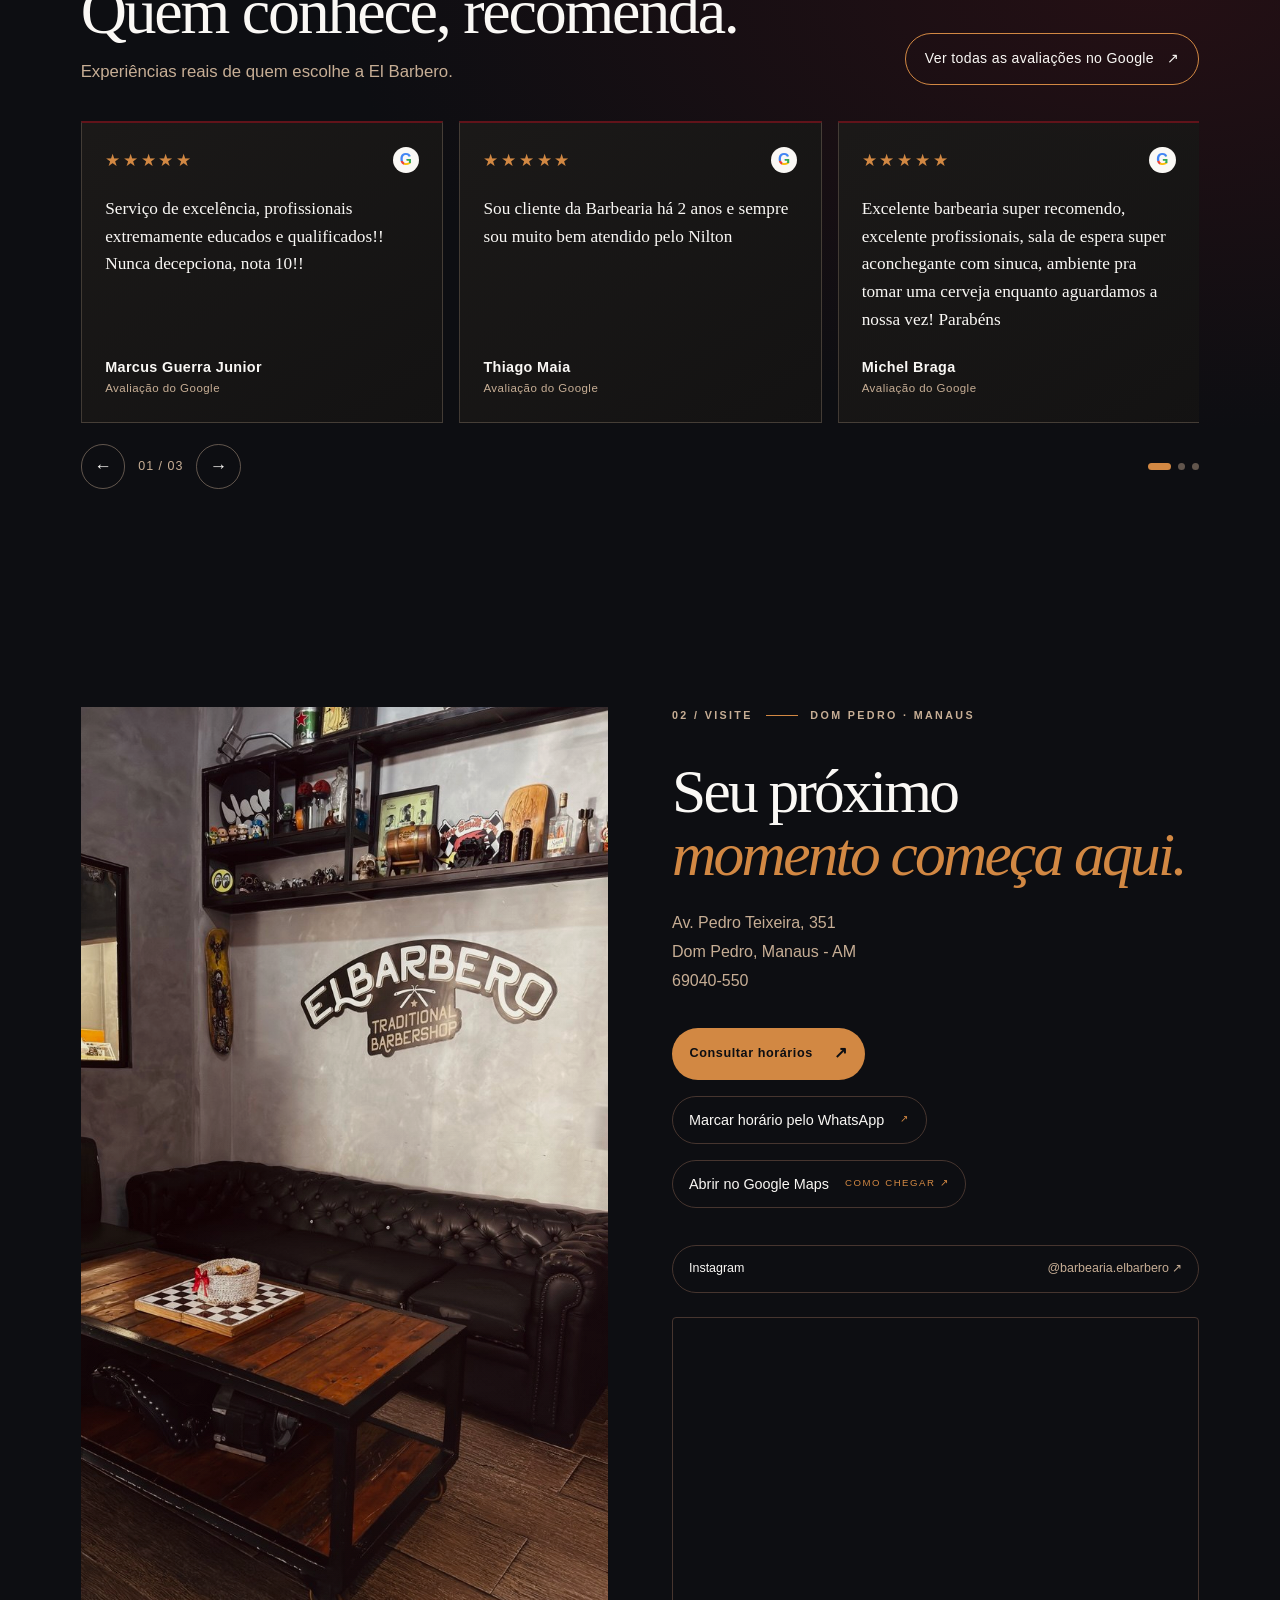
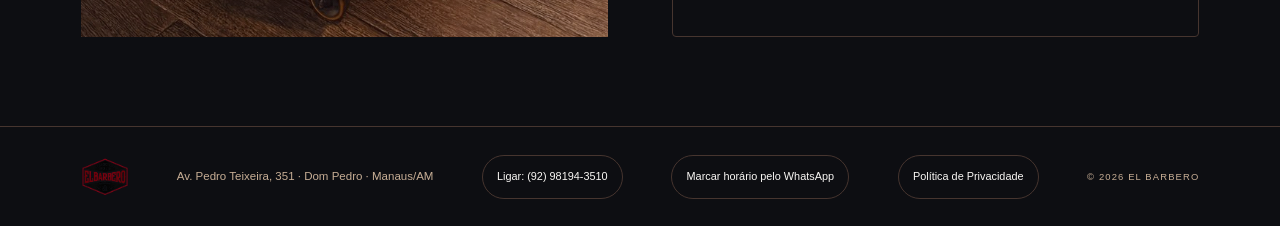
==== commit d6f5312d: "Ajusta avaliações e responsividade da marca" ====
--- a/index.html
+++ b/index.html
@@ -83,150 +83,6 @@
       </div>
     </section>
 
-    <section class="service-section section-pad" id="servicos" aria-labelledby="services-title">
-      <div class="section-kicker"><span>02 / CUIDADO</span><i></i><span>MENU DE SERVIÇOS</span></div>
-      <h2 id="services-title">Conheça os nossos serviços</h2>
-      <p class="service-section__lead">Escolha o cuidado que combina com você e consulte a equipe pelo WhatsApp.</p>
-      <div class="service-groups">
-        <section class="service-lane service-lane--list" aria-labelledby="cuts-title">
-          <div class="service-lane__heading"><h3 id="cuts-title">Cortes de cabelo</h3></div>
-          <div class="service-list">
-            <details class="service-list__item">
-              <summary><span class="service-list__name">Corte Low-Fade</span><strong class="service-list__price">R$ 75,00</strong><span class="service-list__hint">Ver descrição <span aria-hidden="true">+</span></span></summary>
-              <div class="service-list__details"><p>Corte detalhado com acabamento em degradê baixo, muito procurado por adolescentes.</p><a href="https://wa.me/5592981943510?text=Ola%2C%20vim%20pelo%20site%20do%20El%20Barbero%20e%20quero%20marcar%20um%20horario" target="_blank" rel="noopener noreferrer" data-track="whatsapp_click" data-origin="services">Agendar <span aria-hidden="true">↗</span></a></div>
-            </details>
-            <details class="service-list__item">
-              <summary><span class="service-list__name">Corte Navalhado</span><strong class="service-list__price">R$ 75,00</strong><span class="service-list__hint">Ver descrição <span aria-hidden="true">+</span></span></summary>
-              <div class="service-list__details"><p>Corte realizado com máquina e navalha, proporcionando acabamento detalhado.</p><a href="https://wa.me/5592981943510?text=Ola%2C%20vim%20pelo%20site%20do%20El%20Barbero%20e%20quero%20marcar%20um%20horario" target="_blank" rel="noopener noreferrer" data-track="whatsapp_click" data-origin="services">Agendar <span aria-hidden="true">↗</span></a></div>
-            </details>
-            <details class="service-list__item">
-              <summary><span class="service-list__name">Corte Simples</span><strong class="service-list__price">R$ 50,00</strong><span class="service-list__hint">Ver descrição <span aria-hidden="true">+</span></span></summary>
-              <div class="service-list__details"><p>Corte realizado inteiramente com máquina, sem necessidade de trocar os pentes durante o serviço.</p><a href="https://wa.me/5592981943510?text=Ola%2C%20vim%20pelo%20site%20do%20El%20Barbero%20e%20quero%20marcar%20um%20horario" target="_blank" rel="noopener noreferrer" data-track="whatsapp_click" data-origin="services">Agendar <span aria-hidden="true">↗</span></a></div>
-            </details>
-            <details class="service-list__item">
-              <summary><span class="service-list__name">Corte Tesoura</span><strong class="service-list__price">R$ 65,00</strong><span class="service-list__hint">Ver descrição <span aria-hidden="true">+</span></span></summary>
-              <div class="service-list__details"><p>Corte de cabelo realizado utilizando apenas tesoura.</p><a href="https://wa.me/5592981943510?text=Ola%2C%20vim%20pelo%20site%20do%20El%20Barbero%20e%20quero%20marcar%20um%20horario" target="_blank" rel="noopener noreferrer" data-track="whatsapp_click" data-origin="services">Agendar <span aria-hidden="true">↗</span></a></div>
-            </details>
-            <details class="service-list__item">
-              <summary><span class="service-list__name">Corte</span><strong class="service-list__price">R$ 70,00</strong><span class="service-list__hint">Ver descrição <span aria-hidden="true">+</span></span></summary>
-              <div class="service-list__details"><p>Corte misto, utilizando tesoura e máquina para trabalhar o cabelo.</p><a href="https://wa.me/5592981943510?text=Ola%2C%20vim%20pelo%20site%20do%20El%20Barbero%20e%20quero%20marcar%20um%20horario" target="_blank" rel="noopener noreferrer" data-track="whatsapp_click" data-origin="services">Agendar <span aria-hidden="true">↗</span></a></div>
-            </details>
-            <details class="service-list__item">
-              <summary><span class="service-list__name">Corte Aniversariante</span><strong class="service-list__price">R$ 60,00</strong><span class="service-list__hint">Ver descrição <span aria-hidden="true">+</span></span></summary>
-              <div class="service-list__details"><p>Serviço de corte de cabelo para aniversariantes. Consulte as condições para utilizar esse serviço.</p><a href="https://wa.me/5592981943510?text=Ola%2C%20vim%20pelo%20site%20do%20El%20Barbero%20e%20quero%20marcar%20um%20horario" target="_blank" rel="noopener noreferrer" data-track="whatsapp_click" data-origin="services">Agendar <span aria-hidden="true">↗</span></a></div>
-            </details>
-            <details class="service-list__item">
-              <summary><span class="service-list__name">Corte Infantil</span><strong class="service-list__price">R$ 75,00</strong><span class="service-list__hint">Ver descrição <span aria-hidden="true">+</span></span></summary>
-              <div class="service-list__details"><p>Corte de cabelo realizado exclusivamente em crianças de até 7 anos.</p><a href="https://wa.me/5592981943510?text=Ola%2C%20vim%20pelo%20site%20do%20El%20Barbero%20e%20quero%20marcar%20um%20horario" target="_blank" rel="noopener noreferrer" data-track="whatsapp_click" data-origin="services">Agendar <span aria-hidden="true">↗</span></a></div>
-            </details>
-          </div>
-        </section>
-        <section class="service-lane service-lane--list" aria-labelledby="care-title">
-          <div class="service-lane__heading"><h3 id="care-title">Hidratação e acabamento</h3></div>
-          <div class="service-list">
-            <details class="service-list__item">
-              <summary><span class="service-list__name">Hidratação</span><strong class="service-list__price">R$ 30,00</strong><span class="service-list__hint">Ver descrição <span aria-hidden="true">+</span></span></summary>
-              <div class="service-list__details"><p>Serviço de hidratação para cabelo ou barba.</p><a href="https://wa.me/5592981943510?text=Ola%2C%20vim%20pelo%20site%20do%20El%20Barbero%20e%20quero%20marcar%20um%20horario" target="_blank" rel="noopener noreferrer" data-track="whatsapp_click" data-origin="services">Agendar <span aria-hidden="true">↗</span></a></div>
-            </details>
-            <details class="service-list__item">
-              <summary><span class="service-list__name">Pezinho</span><strong class="service-list__price">R$ 25,00</strong><span class="service-list__hint">Ver descrição <span aria-hidden="true">+</span></span></summary>
-              <div class="service-list__details"><p>Serviço de acabamento do cabelo ou da barba, ideal para manter os contornos alinhados.</p><a href="https://wa.me/5592981943510?text=Ola%2C%20vim%20pelo%20site%20do%20El%20Barbero%20e%20quero%20marcar%20um%20horario" target="_blank" rel="noopener noreferrer" data-track="whatsapp_click" data-origin="services">Agendar <span aria-hidden="true">↗</span></a></div>
-            </details>
-          </div>
-        </section>
-        <section class="service-lane service-lane--list" aria-labelledby="beard-title">
-          <div class="service-lane__heading"><h3 id="beard-title">Serviços de barba</h3></div>
-          <div class="service-list">
-            <details class="service-list__item">
-              <summary><span class="service-list__name">Barba Completa</span><strong class="service-list__price">R$ 70,00</strong><span class="service-list__hint">Ver descrição <span aria-hidden="true">+</span></span></summary>
-              <div class="service-list__details"><p>Serviço completo de barba, com cuidado e acabamento para valorizar o visual.</p><a href="https://wa.me/5592981943510?text=Ola%2C%20vim%20pelo%20site%20do%20El%20Barbero%20e%20quero%20marcar%20um%20horario" target="_blank" rel="noopener noreferrer" data-track="whatsapp_click" data-origin="services">Agendar <span aria-hidden="true">↗</span></a></div>
-            </details>
-            <details class="service-list__item">
-              <summary><span class="service-list__name">Barba e Limpeza Esfoliante</span><strong class="service-list__price">R$ 130,00</strong><span class="service-list__hint">Ver descrição <span aria-hidden="true">+</span></span></summary>
-              <div class="service-list__details"><p>Serviço de barba com tratamento utilizando ozônio, conforme descrição do cadastro original.</p><a href="https://wa.me/5592981943510?text=Ola%2C%20vim%20pelo%20site%20do%20El%20Barbero%20e%20quero%20marcar%20um%20horario" target="_blank" rel="noopener noreferrer" data-track="whatsapp_click" data-origin="services">Agendar <span aria-hidden="true">↗</span></a></div>
-            </details>
-            <details class="service-list__item">
-              <summary><span class="service-list__name">Barba Simples</span><strong class="service-list__price">R$ 50,00</strong><span class="service-list__hint">Ver descrição <span aria-hidden="true">+</span></span></summary>
-              <div class="service-list__details"><p>Serviço de barba realizado somente com máquina, sem utilização de navalha.</p><a href="https://wa.me/5592981943510?text=Ola%2C%20vim%20pelo%20site%20do%20El%20Barbero%20e%20quero%20marcar%20um%20horario" target="_blank" rel="noopener noreferrer" data-track="whatsapp_click" data-origin="services">Agendar <span aria-hidden="true">↗</span></a></div>
-            </details>
-          </div>
-        </section>
-        <section class="service-lane service-lane--list" aria-labelledby="combos-title">
-          <div class="service-lane__heading"><h3 id="combos-title">Combos</h3></div>
-          <div class="service-list">
-            <details class="service-list__item">
-              <summary><span class="service-list__name">Combo</span><strong class="service-list__price">R$ 125,00</strong><span class="service-list__hint">Ver descrição <span aria-hidden="true">+</span></span></summary>
-              <div class="service-list__details"><p>Combo de corte de cabelo e barba.</p><a href="https://wa.me/5592981943510?text=Ola%2C%20vim%20pelo%20site%20do%20El%20Barbero%20e%20quero%20marcar%20um%20horario" target="_blank" rel="noopener noreferrer" data-track="whatsapp_click" data-origin="services">Agendar <span aria-hidden="true">↗</span></a></div>
-            </details>
-            <details class="service-list__item">
-              <summary><span class="service-list__name">Combo Aniversariante</span><strong class="service-list__price">R$ 110,00</strong><span class="service-list__hint">Ver descrição <span aria-hidden="true">+</span></span></summary>
-              <div class="service-list__details"><p>Combo de corte de cabelo e barba, acompanhado de serviço de limpeza facial ou hidratação.</p><a href="https://wa.me/5592981943510?text=Ola%2C%20vim%20pelo%20site%20do%20El%20Barbero%20e%20quero%20marcar%20um%20horario" target="_blank" rel="noopener noreferrer" data-track="whatsapp_click" data-origin="services">Agendar <span aria-hidden="true">↗</span></a></div>
-            </details>
-            <details class="service-list__item">
-              <summary><span class="service-list__name">Combo Tesoura</span><strong class="service-list__price">R$ 135,00</strong><span class="service-list__hint">Ver descrição <span aria-hidden="true">+</span></span></summary>
-              <div class="service-list__details"><p>Corte de cabelo realizado inteiramente com tesoura, acompanhado de barba completa.</p><a href="https://wa.me/5592981943510?text=Ola%2C%20vim%20pelo%20site%20do%20El%20Barbero%20e%20quero%20marcar%20um%20horario" target="_blank" rel="noopener noreferrer" data-track="whatsapp_click" data-origin="services">Agendar <span aria-hidden="true">↗</span></a></div>
-            </details>
-          </div>
-        </section>
-        <section class="service-lane service-lane--list" aria-labelledby="facial-title">
-          <div class="service-lane__heading"><h3 id="facial-title">Estética facial</h3></div>
-          <div class="service-list">
-            <details class="service-list__item">
-              <summary><span class="service-list__name">Sobrancelha</span><strong class="service-list__price">R$ 20,00</strong><span class="service-list__hint">Ver descrição <span aria-hidden="true">+</span></span></summary>
-              <div class="service-list__details"><p>Serviço de design e acabamento das sobrancelhas realizado com navalha.</p><a href="https://wa.me/5592981943510?text=Ola%2C%20vim%20pelo%20site%20do%20El%20Barbero%20e%20quero%20marcar%20um%20horario" target="_blank" rel="noopener noreferrer" data-track="whatsapp_click" data-origin="services">Agendar <span aria-hidden="true">↗</span></a></div>
-            </details>
-          </div>
-        </section>
-      </div>
-    </section>
-
-    <section class="reviews-section section-pad" id="avaliacoes" aria-labelledby="reviews-title">
-      <div class="section-kicker"><span>03 / EXPERIÊNCIA</span><i></i><span>AVALIAÇÕES DE CLIENTES</span></div>
-      <div class="reviews-section__heading">
-        <div>
-          <h2 id="reviews-title">Quem conhece, recomenda.</h2>
-          <p>Experiências reais de quem escolhe a El Barbero.</p>
-        </div>
-        <a class="reviews-google-cta" href="https://www.google.com/search?q=el+barbero+barbearia+-+dom+pedro" target="_blank" rel="noopener noreferrer" data-track="google_reviews_click" data-origin="reviews">
-          Ver todas as avaliações no Google <span aria-hidden="true">↗</span>
-        </a>
-      </div>
-      <div class="review-carousel" data-carousel="reviews" tabindex="0" aria-label="Avaliações de clientes" aria-roledescription="carrossel">
-        <div class="review-carousel__viewport">
-          <div class="review-track" data-track>
-            <article class="review-card">
-              <div class="review-card__top"><div class="review-card__stars" aria-label="5 de 5 estrelas"><span aria-hidden="true">★★★★★</span></div><span class="google-source" aria-label="Avaliação do Google"><span aria-hidden="true">G</span></span></div>
-              <blockquote>Serviço de excelência, profissionais extremamente educados e qualificados!! Nunca decepciona, nota 10!!</blockquote>
-              <p class="review-card__author">Marcus Guerra Junior</p><span class="review-card__source">Avaliação do Google</span>
-            </article>
-            <article class="review-card">
-              <div class="review-card__top"><div class="review-card__stars" aria-label="5 de 5 estrelas"><span aria-hidden="true">★★★★★</span></div><span class="google-source" aria-label="Avaliação do Google"><span aria-hidden="true">G</span></span></div>
-              <blockquote>Sou cliente da Barbearia há 2 anos e sempre sou muito bem atendido pelo Nilton</blockquote>
-              <p class="review-card__author">Thiago Maia</p><span class="review-card__source">Avaliação do Google</span>
-            </article>
-            <article class="review-card">
-              <div class="review-card__top"><div class="review-card__stars" aria-label="5 de 5 estrelas"><span aria-hidden="true">★★★★★</span></div><span class="google-source" aria-label="Avaliação do Google"><span aria-hidden="true">G</span></span></div>
-              <blockquote>Excepcional</blockquote>
-              <p class="review-card__author">Natalia Gouveia</p><span class="review-card__source">Avaliação do Google</span>
-            </article>
-            <article class="review-card">
-              <div class="review-card__top"><div class="review-card__stars" aria-label="5 de 5 estrelas"><span aria-hidden="true">★★★★★</span></div><span class="google-source" aria-label="Avaliação do Google"><span aria-hidden="true">G</span></span></div>
-              <blockquote>Excelente barbearia super recomendo, excelente profissionais, sala de espera super aconchegante com sinuca, ambiente pra tomar uma cerveja enquanto aguardamos a nossa vez! Parabéns</blockquote>
-              <p class="review-card__author">Michel Braga</p><span class="review-card__source">Avaliação do Google</span>
-            </article>
-            <article class="review-card review-card--no-comment">
-              <div class="review-card__top"><div class="review-card__stars" aria-label="5 de 5 estrelas"><span aria-hidden="true">★★★★★</span></div><span class="google-source" aria-label="Avaliação do Google"><span aria-hidden="true">G</span></span></div>
-              <p class="review-card__author">araujo Frota</p><span class="review-card__source">Avaliação do Google</span>
-            </article>
-          </div>
-        </div>
-        <div class="review-carousel__footer">
-          <div class="review-carousel__controls"><button type="button" data-prev aria-label="Avaliações anteriores">←</button><span data-position aria-live="polite">01 / 03</span><button type="button" data-next aria-label="Próximas avaliações">→</button></div>
-          <div class="review-carousel__indicators" data-indicators aria-label="Posição das avaliações"></div>
-        </div>
-      </div>
-    </section>
-
     <section class="gallery-section" id="galeria" aria-labelledby="gallery-title">
       <div class="gallery-section__heading section-pad"><div class="section-kicker"><span>03 / POR DENTRO</span><i></i><span>EL BARBERO</span></div><h2 id="gallery-title">Um lugar para estar à vontade.</h2><p>Veja os detalhes que fazem parte da experiência na El Barbero.</p></div>
       <div class="photo-carousel" data-carousel="gallery" aria-roledescription="carrossel" aria-label="Fotografias da El Barbero Barbearia" tabindex="0">
@@ -252,6 +108,153 @@
       <figure><img id="lightbox-image" alt=""><figcaption id="lightbox-caption"></figcaption></figure>
       <button class="lightbox__arrow lightbox__arrow--next" type="button" data-lightbox-next aria-label="Próxima fotografia">→</button>
     </dialog>
+
+
+
+    <section class="service-section section-pad" id="servicos" aria-labelledby="services-title">
+      <div class="section-kicker"><span>02 / CUIDADO</span><i></i><span>MENU DE SERVIÇOS</span></div>
+      <h2 id="services-title">Conheça os nossos serviços</h2>
+      <p class="service-section__lead">Escolha o cuidado que combina com você e consulte a equipe pelo WhatsApp.</p>
+      <div class="service-groups">
+        <section class="service-lane service-lane--list" aria-labelledby="cuts-title">
+          <div class="service-lane__heading"><h3 id="cuts-title">Cortes de cabelo</h3></div>
+          <div class="service-list">
+            <details class="service-list__item">
+              <summary><span class="service-list__name">Corte Low-Fade</span><strong class="service-list__price">R$ 75,00</strong><span class="service-list__hint">Ver descrição <span aria-hidden="true">+</span></span></summary>
+              <div class="service-list__details"><p>Corte detalhado com acabamento em degradê baixo, muito procurado por adolescentes.</p><a href="https://wa.me/5592981943510?text=Ola%2C%20vim%20pelo%20site%20do%20El%20Barbero%20e%20quero%20marcar%20um%20horario" target="_blank" rel="noopener noreferrer" data-track="whatsapp_click" data-origin="services">Agendar <span aria-hidden="true">↗</span></a></div>
+            </details>
+            <details class="service-list__item">
+              <summary><span class="service-list__name">Corte Navalhado</span><strong class="service-list__price">R$ 75,00</strong><span class="service-list__hint">Ver descrição <span aria-hidden="true">+</span></span></summary>
+              <div class="service-list__details"><p>Corte realizado com máquina e navalha, proporcionando acabamento detalhado.</p><a href="https://wa.me/5592981943510?text=Ola%2C%20vim%20pelo%20site%20do%20El%20Barbero%20e%20quero%20marcar%20um%20horario" target="_blank" rel="noopener noreferrer" data-track="whatsapp_click" data-origin="services">Agendar <span aria-hidden="true">↗</span></a></div>
+            </details>
+            <details class="service-list__item">
+              <summary><span class="service-list__name">Corte Simples</span><strong class="service-list__price">R$ 50,00</strong><span class="service-list__hint">Ver descrição <span aria-hidden="true">+</span></span></summary>
+              <div class="service-list__details"><p>Corte realizado inteiramente com máquina, sem necessidade de trocar os pentes durante o serviço.</p><a href="https://wa.me/5592981943510?text=Ola%2C%20vim%20pelo%20site%20do%20El%20Barbero%20e%20quero%20marcar%20um%20horario" target="_blank" rel="noopener noreferrer" data-track="whatsapp_click" data-origin="services">Agendar <span aria-hidden="true">↗</span></a></div>
+            </details>
+            <details class="service-list__item">
+              <summary><span class="service-list__name">Corte Tesoura</span><strong class="service-list__price">R$ 65,00</strong><span class="service-list__hint">Ver descrição <span aria-hidden="true">+</span></span></summary>
+              <div class="service-list__details"><p>Corte de cabelo realizado utilizando apenas tesoura.</p><a href="https://wa.me/5592981943510?text=Ola%2C%20vim%20pelo%20site%20do%20El%20Barbero%20e%20quero%20marcar%20um%20horario" target="_blank" rel="noopener noreferrer" data-track="whatsapp_click" data-origin="services">Agendar <span aria-hidden="true">↗</span></a></div>
+            </details>
+            <details class="service-list__item">
+              <summary><span class="service-list__name">Corte</span><strong class="service-list__price">R$ 70,00</strong><span class="service-list__hint">Ver descrição <span aria-hidden="true">+</span></span></summary>
+              <div class="service-list__details"><p>Corte misto, utilizando tesoura e máquina para trabalhar o cabelo.</p><a href="https://wa.me/5592981943510?text=Ola%2C%20vim%20pelo%20site%20do%20El%20Barbero%20e%20quero%20marcar%20um%20horario" target="_blank" rel="noopener noreferrer" data-track="whatsapp_click" data-origin="services">Agendar <span aria-hidden="true">↗</span></a></div>
+            </details>
+            <details class="service-list__item">
+              <summary><span class="service-list__name">Corte Aniversariante</span><strong class="service-list__price">R$ 60,00</strong><span class="service-list__hint">Ver descrição <span aria-hidden="true">+</span></span></summary>
+              <div class="service-list__details"><p>Serviço de corte de cabelo para aniversariantes. Consulte as condições para utilizar esse serviço.</p><a href="https://wa.me/5592981943510?text=Ola%2C%20vim%20pelo%20site%20do%20El%20Barbero%20e%20quero%20marcar%20um%20horario" target="_blank" rel="noopener noreferrer" data-track="whatsapp_click" data-origin="services">Agendar <span aria-hidden="true">↗</span></a></div>
+            </details>
+            <details class="service-list__item">
+              <summary><span class="service-list__name">Corte Infantil</span><strong class="service-list__price">R$ 75,00</strong><span class="service-list__hint">Ver descrição <span aria-hidden="true">+</span></span></summary>
+              <div class="service-list__details"><p>Corte de cabelo realizado exclusivamente em crianças de até 7 anos.</p><a href="https://wa.me/5592981943510?text=Ola%2C%20vim%20pelo%20site%20do%20El%20Barbero%20e%20quero%20marcar%20um%20horario" target="_blank" rel="noopener noreferrer" data-track="whatsapp_click" data-origin="services">Agendar <span aria-hidden="true">↗</span></a></div>
+            </details>
+          </div>
+        </section>
+        <section class="service-lane service-lane--list" aria-labelledby="care-title">
+          <div class="service-lane__heading"><h3 id="care-title">Hidratação e acabamento</h3></div>
+          <div class="service-list">
+            <details class="service-list__item">
+              <summary><span class="service-list__name">Hidratação</span><strong class="service-list__price">R$ 30,00</strong><span class="service-list__hint">Ver descrição <span aria-hidden="true">+</span></span></summary>
+              <div class="service-list__details"><p>Serviço de hidratação para cabelo ou barba.</p><a href="https://wa.me/5592981943510?text=Ola%2C%20vim%20pelo%20site%20do%20El%20Barbero%20e%20quero%20marcar%20um%20horario" target="_blank" rel="noopener noreferrer" data-track="whatsapp_click" data-origin="services">Agendar <span aria-hidden="true">↗</span></a></div>
+            </details>
+            <details class="service-list__item">
+              <summary><span class="service-list__name">Pezinho</span><strong class="service-list__price">R$ 25,00</strong><span class="service-list__hint">Ver descrição <span aria-hidden="true">+</span></span></summary>
+              <div class="service-list__details"><p>Serviço de acabamento do cabelo ou da barba, ideal para manter os contornos alinhados.</p><a href="https://wa.me/5592981943510?text=Ola%2C%20vim%20pelo%20site%20do%20El%20Barbero%20e%20quero%20marcar%20um%20horario" target="_blank" rel="noopener noreferrer" data-track="whatsapp_click" data-origin="services">Agendar <span aria-hidden="true">↗</span></a></div>
+            </details>
+          </div>
+        </section>
+        <section class="service-lane service-lane--list" aria-labelledby="beard-title">
+          <div class="service-lane__heading"><h3 id="beard-title">Serviços de barba</h3></div>
+          <div class="service-list">
+            <details class="service-list__item">
+              <summary><span class="service-list__name">Barba Completa</span><strong class="service-list__price">R$ 70,00</strong><span class="service-list__hint">Ver descrição <span aria-hidden="true">+</span></span></summary>
+              <div class="service-list__details"><p>Serviço completo de barba, com cuidado e acabamento para valorizar o visual.</p><a href="https://wa.me/5592981943510?text=Ola%2C%20vim%20pelo%20site%20do%20El%20Barbero%20e%20quero%20marcar%20um%20horario" target="_blank" rel="noopener noreferrer" data-track="whatsapp_click" data-origin="services">Agendar <span aria-hidden="true">↗</span></a></div>
+            </details>
+            <details class="service-list__item">
+              <summary><span class="service-list__name">Barba e Limpeza Esfoliante</span><strong class="service-list__price">R$ 130,00</strong><span class="service-list__hint">Ver descrição <span aria-hidden="true">+</span></span></summary>
+              <div class="service-list__details"><p>Serviço de barba com tratamento utilizando ozônio, conforme descrição do cadastro original.</p><a href="https://wa.me/5592981943510?text=Ola%2C%20vim%20pelo%20site%20do%20El%20Barbero%20e%20quero%20marcar%20um%20horario" target="_blank" rel="noopener noreferrer" data-track="whatsapp_click" data-origin="services">Agendar <span aria-hidden="true">↗</span></a></div>
+            </details>
+            <details class="service-list__item">
+              <summary><span class="service-list__name">Barba Simples</span><strong class="service-list__price">R$ 50,00</strong><span class="service-list__hint">Ver descrição <span aria-hidden="true">+</span></span></summary>
+              <div class="service-list__details"><p>Serviço de barba realizado somente com máquina, sem utilização de navalha.</p><a href="https://wa.me/5592981943510?text=Ola%2C%20vim%20pelo%20site%20do%20El%20Barbero%20e%20quero%20marcar%20um%20horario" target="_blank" rel="noopener noreferrer" data-track="whatsapp_click" data-origin="services">Agendar <span aria-hidden="true">↗</span></a></div>
+            </details>
+          </div>
+        </section>
+        <section class="service-lane service-lane--list" aria-labelledby="combos-title">
+          <div class="service-lane__heading"><h3 id="combos-title">Combos</h3></div>
+          <div class="service-list">
+            <details class="service-list__item">
+              <summary><span class="service-list__name">Combo</span><strong class="service-list__price">R$ 125,00</strong><span class="service-list__hint">Ver descrição <span aria-hidden="true">+</span></span></summary>
+              <div class="service-list__details"><p>Combo de corte de cabelo e barba.</p><a href="https://wa.me/5592981943510?text=Ola%2C%20vim%20pelo%20site%20do%20El%20Barbero%20e%20quero%20marcar%20um%20horario" target="_blank" rel="noopener noreferrer" data-track="whatsapp_click" data-origin="services">Agendar <span aria-hidden="true">↗</span></a></div>
+            </details>
+            <details class="service-list__item">
+              <summary><span class="service-list__name">Combo Aniversariante</span><strong class="service-list__price">R$ 110,00</strong><span class="service-list__hint">Ver descrição <span aria-hidden="true">+</span></span></summary>
+              <div class="service-list__details"><p>Combo de corte de cabelo e barba, acompanhado de serviço de limpeza facial ou hidratação.</p><a href="https://wa.me/5592981943510?text=Ola%2C%20vim%20pelo%20site%20do%20El%20Barbero%20e%20quero%20marcar%20um%20horario" target="_blank" rel="noopener noreferrer" data-track="whatsapp_click" data-origin="services">Agendar <span aria-hidden="true">↗</span></a></div>
+            </details>
+            <details class="service-list__item">
+              <summary><span class="service-list__name">Combo Tesoura</span><strong class="service-list__price">R$ 135,00</strong><span class="service-list__hint">Ver descrição <span aria-hidden="true">+</span></span></summary>
+              <div class="service-list__details"><p>Corte de cabelo realizado inteiramente com tesoura, acompanhado de barba completa.</p><a href="https://wa.me/5592981943510?text=Ola%2C%20vim%20pelo%20site%20do%20El%20Barbero%20e%20quero%20marcar%20um%20horario" target="_blank" rel="noopener noreferrer" data-track="whatsapp_click" data-origin="services">Agendar <span aria-hidden="true">↗</span></a></div>
+            </details>
+          </div>
+        </section>
+        <section class="service-lane service-lane--list" aria-labelledby="facial-title">
+          <div class="service-lane__heading"><h3 id="facial-title">Estética facial</h3></div>
+          <div class="service-list">
+            <details class="service-list__item">
+              <summary><span class="service-list__name">Sobrancelha</span><strong class="service-list__price">R$ 20,00</strong><span class="service-list__hint">Ver descrição <span aria-hidden="true">+</span></span></summary>
+              <div class="service-list__details"><p>Serviço de design e acabamento das sobrancelhas realizado com navalha.</p><a href="https://wa.me/5592981943510?text=Ola%2C%20vim%20pelo%20site%20do%20El%20Barbero%20e%20quero%20marcar%20um%20horario" target="_blank" rel="noopener noreferrer" data-track="whatsapp_click" data-origin="services">Agendar <span aria-hidden="true">↗</span></a></div>
+            </details>
+          </div>
+        </section>
+      </div>
+    </section>
+
+    <section class="reviews-section section-pad" id="avaliacoes" aria-labelledby="reviews-title">
+      <div class="section-kicker"><span>03 / EXPERIÊNCIA</span><i></i><span>AVALIAÇÕES DE CLIENTES</span></div>
+      <div class="reviews-section__heading">
+        <div>
+          <h2 id="reviews-title">Quem conhece, recomenda.</h2>
+          <p>Experiências reais de quem escolhe a El Barbero.</p>
+        </div>
+        <a class="reviews-google-cta" href="https://www.google.com/search?q=el+barbero+barbearia+-+dom+pedro" target="_blank" rel="noopener noreferrer" data-track="google_reviews_click" data-origin="reviews">
+          Ver todas as avaliações no Google <span aria-hidden="true">↗</span>
+        </a>
+      </div>
+      <div class="review-carousel" data-carousel="reviews" tabindex="0" aria-label="Avaliações de clientes" aria-roledescription="carrossel">
+        <div class="review-carousel__viewport">
+          <div class="review-track" data-track>
+            <article class="review-card">
+              <div class="review-card__top"><div class="review-card__stars" aria-label="5 de 5 estrelas"><span aria-hidden="true">★★★★★</span></div><span class="google-source" aria-label="Avaliação do Google"><span aria-hidden="true">G</span></span></div>
+              <blockquote>Serviço de excelência, profissionais extremamente educados e qualificados!! Nunca decepciona, nota 10!!</blockquote>
+              <a class="review-card__author" href="https://www.google.com/maps/contrib/118094794279106927953/reviews?authuser=1&amp;hl=pt-BR" target="_blank" rel="noopener noreferrer">Marcus Guerra Junior</a><span class="review-card__source">Avaliação do Google</span>
+            </article>
+            <article class="review-card">
+              <div class="review-card__top"><div class="review-card__stars" aria-label="5 de 5 estrelas"><span aria-hidden="true">★★★★★</span></div><span class="google-source" aria-label="Avaliação do Google"><span aria-hidden="true">G</span></span></div>
+              <blockquote>Sou cliente da Barbearia há 2 anos e sempre sou muito bem atendido pelo Nilton</blockquote>
+              <a class="review-card__author" href="https://www.google.com/maps/contrib/103198619354545000397/reviews?authuser=1&amp;hl=pt-BR" target="_blank" rel="noopener noreferrer">Thiago Maia</a><span class="review-card__source">Avaliação do Google</span>
+            </article>
+            <article class="review-card">
+              <div class="review-card__top"><div class="review-card__stars" aria-label="5 de 5 estrelas"><span aria-hidden="true">★★★★★</span></div><span class="google-source" aria-label="Avaliação do Google"><span aria-hidden="true">G</span></span></div>
+              <blockquote>Excelente barbearia super recomendo, excelente profissionais, sala de espera super aconchegante com sinuca, ambiente pra tomar uma cerveja enquanto aguardamos a nossa vez! Parabéns</blockquote>
+              <a class="review-card__author" href="https://www.google.com/maps/contrib/103781659370477544638/reviews?authuser=1&amp;hl=pt-BR" target="_blank" rel="noopener noreferrer">Michel Braga</a><span class="review-card__source">Avaliação do Google</span>
+            </article>
+            <article class="review-card">
+              <div class="review-card__top"><div class="review-card__stars" aria-label="5 de 5 estrelas"><span aria-hidden="true">★★★★★</span></div><span class="google-source" aria-label="Avaliação do Google"><span aria-hidden="true">G</span></span></div>
+              <blockquote>Ótimo atendimento. Barbeiro muito bom, cuidadoso e profissional. Anuente muito agradável.</blockquote>
+              <a class="review-card__author" href="https://www.google.com/maps/contrib/113441219346255448488/reviews?authuser=1&amp;hl=pt-BR" target="_blank" rel="noopener noreferrer">Edesel De Paschoal</a><span class="review-card__source">Avaliação do Google</span>
+            </article>
+            <article class="review-card">
+              <div class="review-card__top"><div class="review-card__stars" aria-label="5 de 5 estrelas"><span aria-hidden="true">★★★★★</span></div><span class="google-source" aria-label="Avaliação do Google"><span aria-hidden="true">G</span></span></div>
+              <blockquote>Excelentes atendimento e serviço.</blockquote>
+              <a class="review-card__author" href="https://www.google.com/maps/contrib/106328412168535599429/reviews?authuser=1&amp;hl=pt-BR" target="_blank" rel="noopener noreferrer">Cicero Thiago</a><span class="review-card__source">Avaliação do Google</span>
+            </article>
+          </div>
+        </div>
+        <div class="review-carousel__footer">
+          <div class="review-carousel__controls"><button type="button" data-prev aria-label="Avaliações anteriores">←</button><span data-position aria-live="polite">01 / 03</span><button type="button" data-next aria-label="Próximas avaliações">→</button></div>
+          <div class="review-carousel__indicators" data-indicators aria-label="Posição das avaliações"></div>
+        </div>
+      </div>
+    </section>
 
     <section class="contact section-pad" id="contato" aria-labelledby="contact-title">
       <div class="contact__photo"><img src="assets/imagens/contato-barbearia.jpeg" alt="Parede com o letreiro da El Barbero, sofá de couro e mesa de centro" width="720" height="1280" loading="lazy" decoding="async"></div>
--- a/styles.css
+++ b/styles.css
@@ -39,7 +39,7 @@
 /* Show the complete opening animation and use the supplied brand mark. */
 .intro__video{object-fit:contain;object-position:center;background:var(--color-black)}
 .brand{gap:0}
-.brand__logo{display:block;width:4rem;height:4rem;object-fit:contain;background:var(--color-ivory);border-radius:.2rem}
+.brand__logo{display:block;width:4rem;height:4rem;object-fit:contain}
 .brand--footer .brand__logo{width:3rem;height:3rem}
 @media(max-width:800px){.brand__logo{width:3.5rem;height:3.5rem}}
 @media(max-width:480px){.brand__logo{width:3.25rem;height:3.25rem}}
@@ -204,3 +204,7 @@
 .contact__map iframe{display:block;width:100%;height:100%;border:0}
 @media(max-width:600px){.service-list__details{grid-template-columns:1fr;gap:.75rem}.service-list__details>a{justify-self:start}.contact__map{height:clamp(210px,60vw,260px)}}
 @media(prefers-reduced-motion:reduce){.service-list__hint>span{transition:none}.service-list__details{animation:none}}
+
+.review-card__author{display:inline-flex;align-self:flex-start;text-decoration:none;text-underline-offset:.2em}
+.review-card__author:hover{text-decoration:underline}
+@media(max-width:480px){body::before{width:min(46vw,24vh,13rem);max-height:24vh;background-position:center;background-size:contain;opacity:.045}}
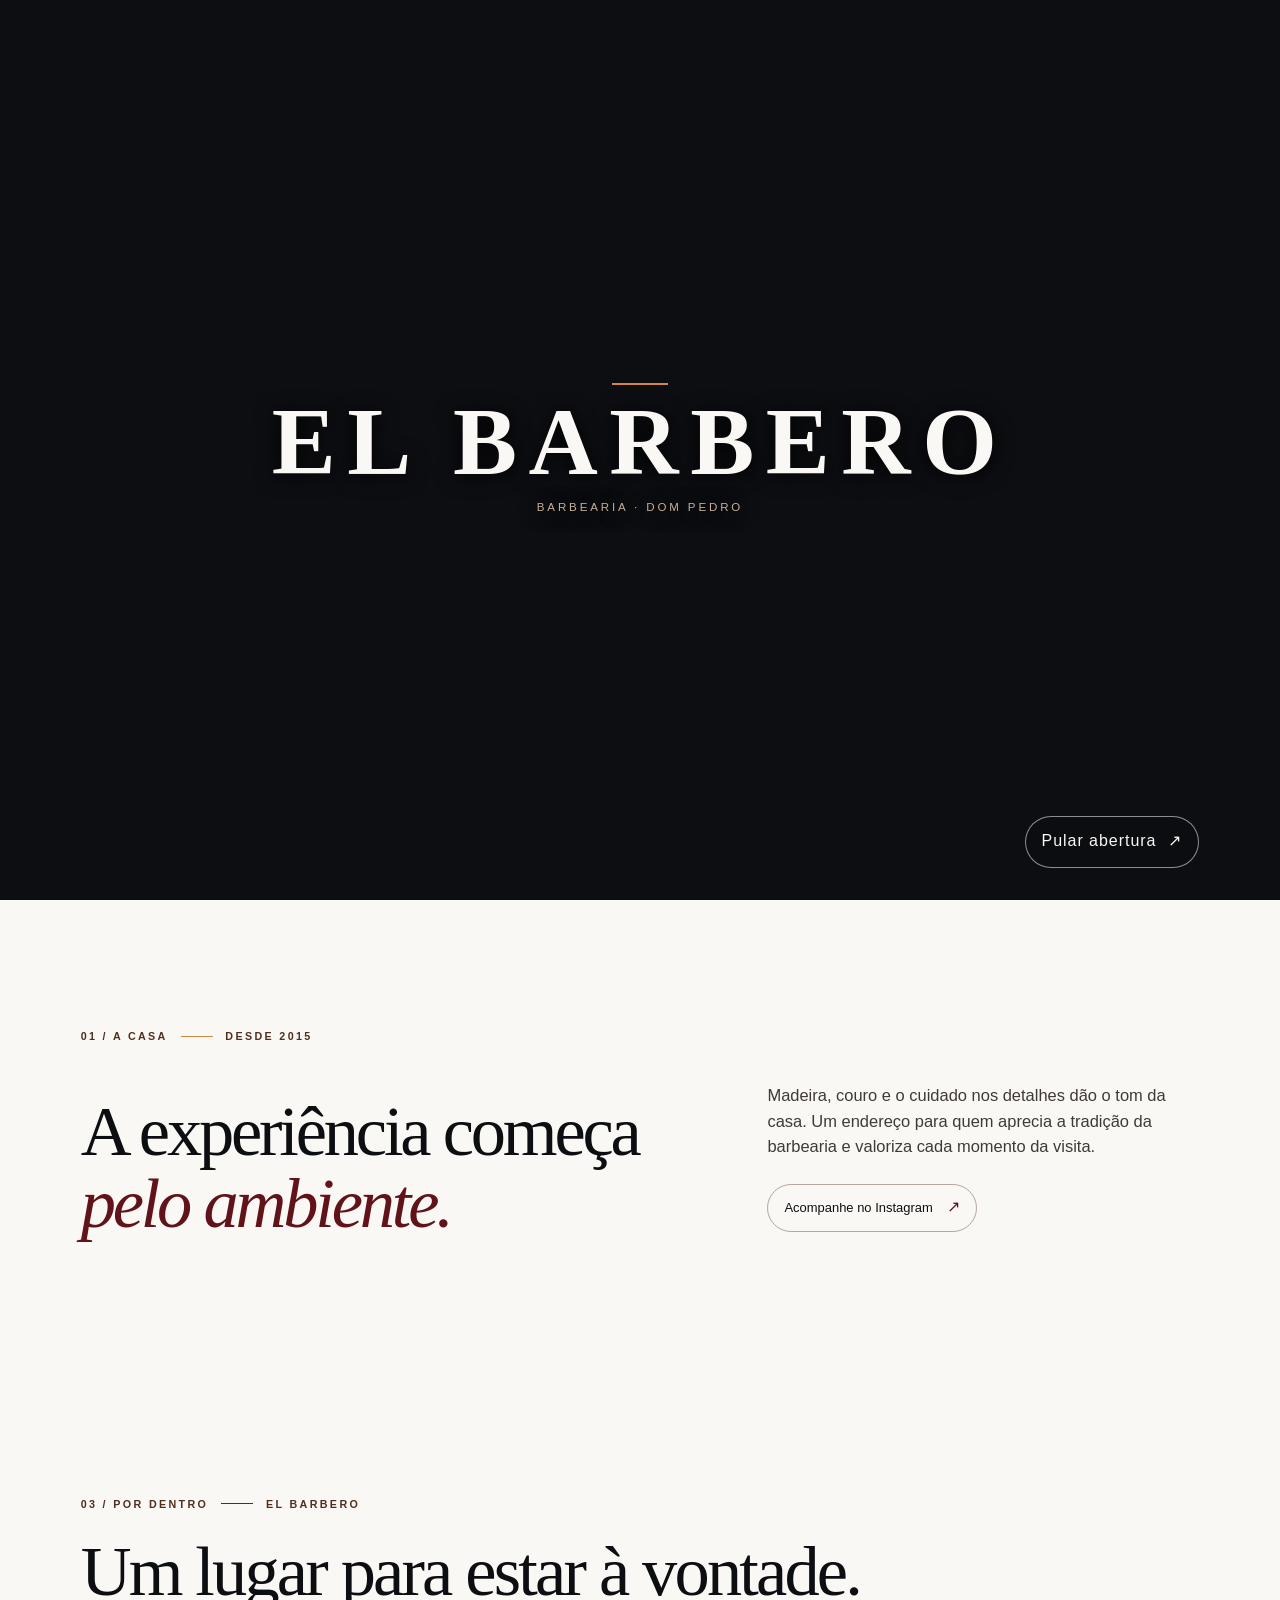
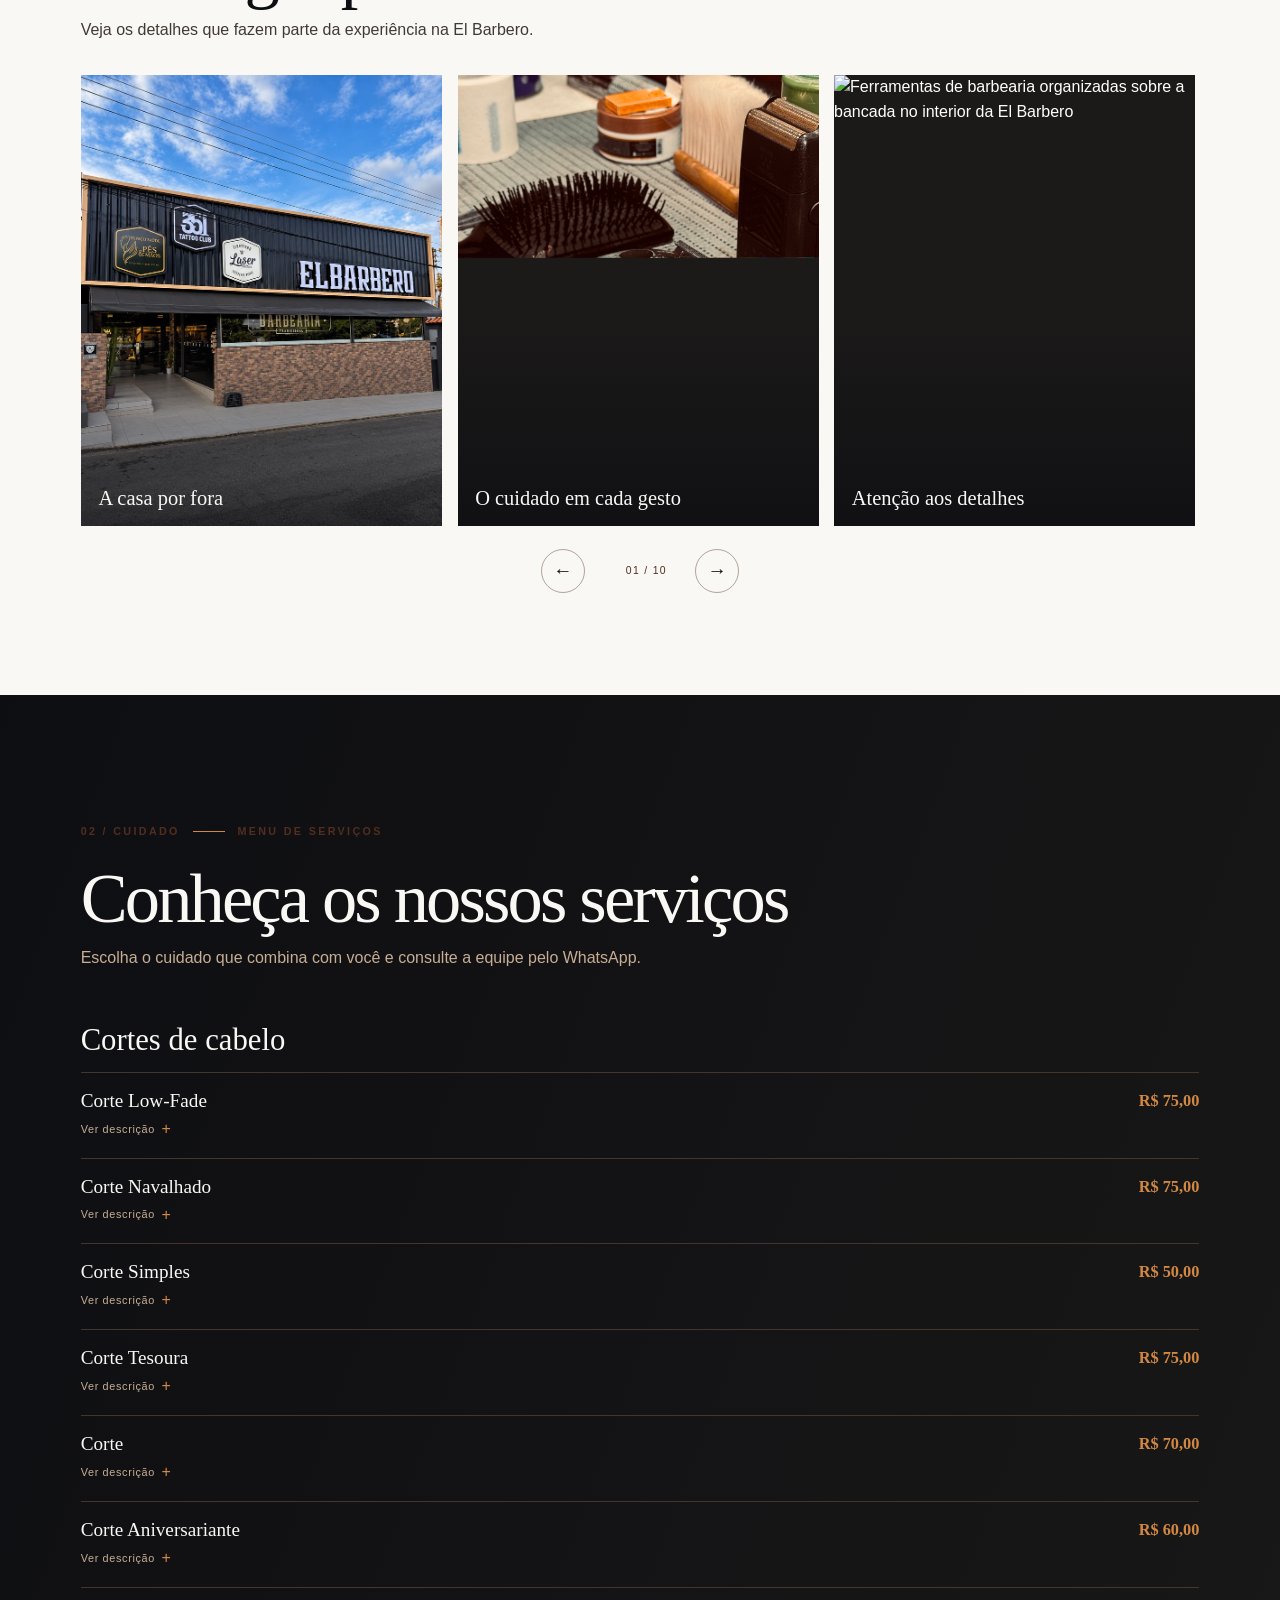
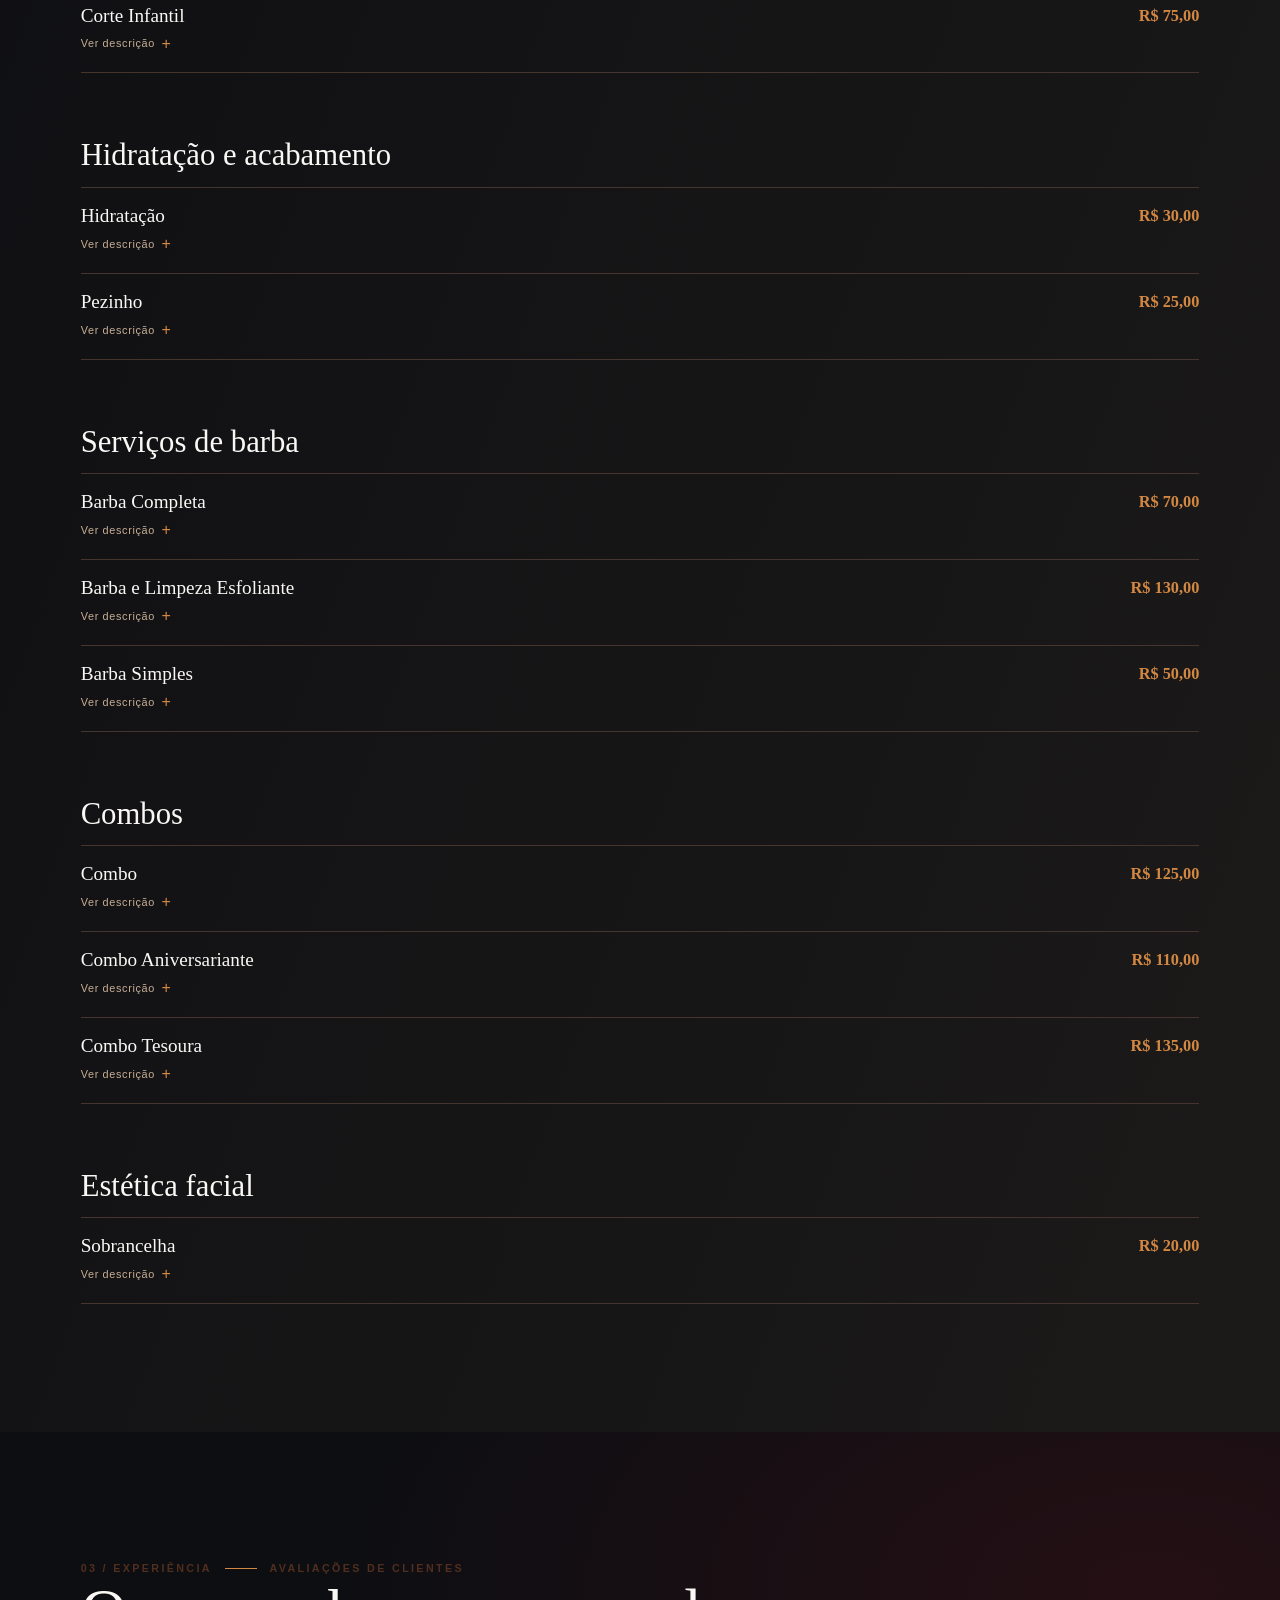
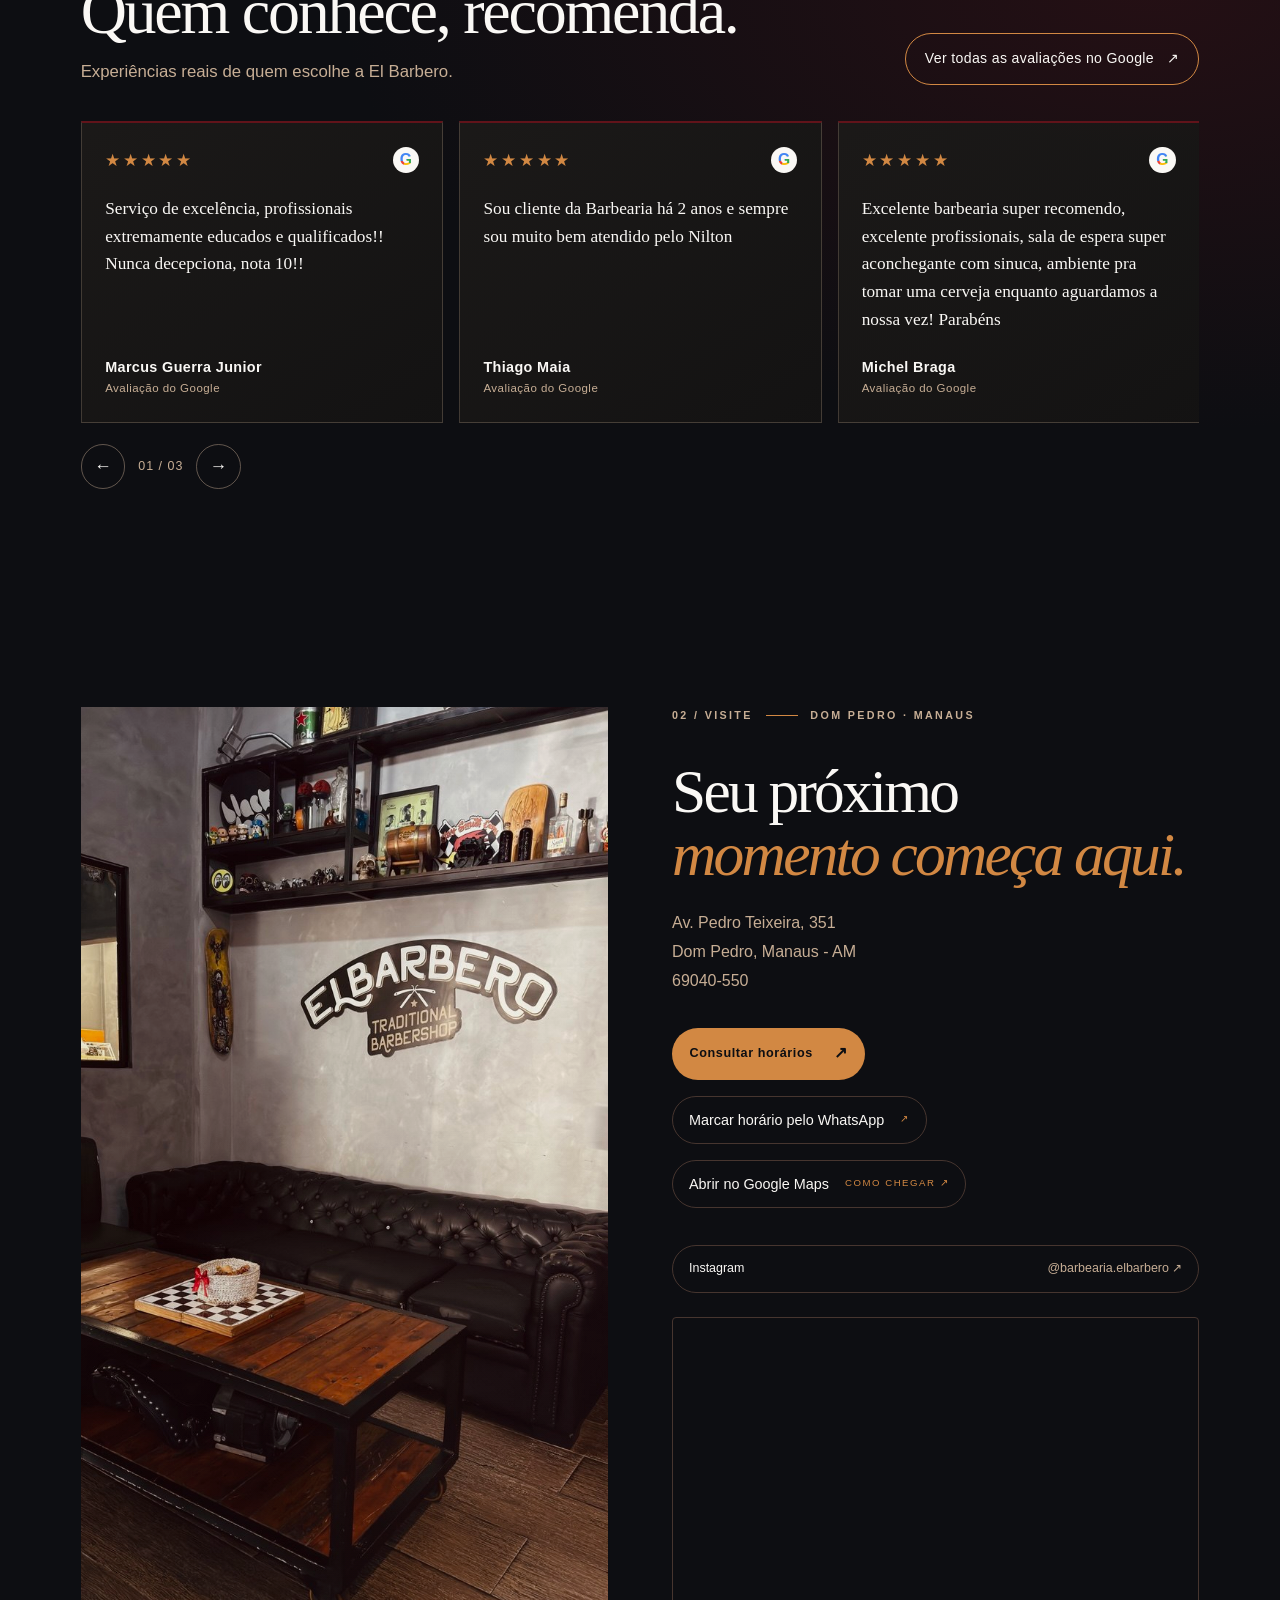
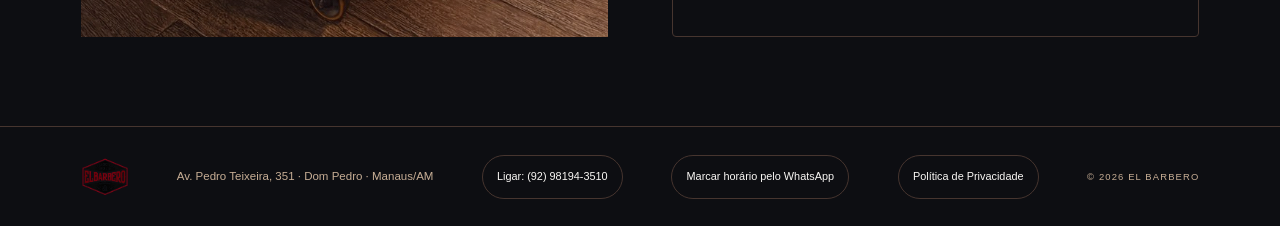
==== commit 66577f92: "Atualiza galeria e preço do Corte Tesoura" ====
--- a/index.html
+++ b/index.html
@@ -88,9 +88,9 @@
       <div class="photo-carousel" data-carousel="gallery" aria-roledescription="carrossel" aria-label="Fotografias da El Barbero Barbearia" tabindex="0">
         <div class="photo-carousel__viewport"><div class="photo-carousel__track" data-track>
           <button class="photo-slide" type="button" data-full="assets/imagens/fachada-el-barbero.png" aria-label="Ampliar fotografia da fachada da El Barbero"><img src="assets/imagens/otimizadas/fachada-el-barbero-800.webp" alt="Fachada da El Barbero Barbearia" width="800" height="1067" loading="lazy"><span>A casa por fora</span></button>
-          <button class="photo-slide" type="button" data-full="assets/imagens/atendimento-barbearia.png" aria-label="Ampliar fotografia do atendimento na barbearia"><img src="assets/imagens/otimizadas/atendimento-barbearia-800.webp" alt="Barbeiro atendendo cliente no interior da barbearia" width="800" height="800" loading="lazy"><span>O cuidado em cada gesto</span></button>
-
-          <button class="photo-slide" type="button" data-full="assets/imagens/detalhes-barbearia.png" aria-label="Ampliar fotografia dos instrumentos de barbearia"><img src="assets/imagens/otimizadas/detalhes-barbearia-800.webp" alt="Máquinas e instrumentos de barbearia sobre bancada de madeira" width="800" height="535" loading="lazy"><span>Atenção aos detalhes</span></button>
+          <button class="photo-slide" type="button" data-full="assets/imagens/atenção-aos-detalhes1.png" aria-label="Ampliar fotografia do cuidado em cada gesto"><img src="assets/imagens/atenção-aos-detalhes1.png" alt="Máquinas e ferramentas de barbearia sobre a bancada" width="2268" height="4032" loading="lazy" decoding="async"><span>O cuidado em cada gesto</span></button>
+
+          <button class="photo-slide" type="button" data-full="assets/imagens/atenção-aos-detalhes2.png" aria-label="Ampliar fotografia da atenção aos detalhes"><img src="assets/imagens/atenção-aos-detalhes2.png" alt="Ferramentas de barbearia organizadas sobre a bancada no interior da El Barbero" width="2268" height="4032" loading="lazy" decoding="async"><span>Atenção aos detalhes</span></button>
           <button class="photo-slide" type="button" data-full="assets/imagens/detalhes-barbearia2.png" aria-label="Ampliar fotografia do espaço de convivência"><img src="assets/imagens/otimizadas/detalhes-barbearia2-800.webp" alt="Espaço de convivência com sofá e decoração da El Barbero" width="800" height="1067" loading="lazy"><span>Um espaço com personalidade</span></button>
           <button class="photo-slide" type="button" data-full="assets/imagens/Detalhes1-elbarbero.jpeg" aria-label="Ampliar fotografia de detalhe da barbearia"><img src="assets/imagens/otimizadas/detalhe-1.jpg" srcset="assets/imagens/otimizadas/detalhe-1-480.jpg 480w, assets/imagens/otimizadas/detalhe-1.jpg 960w" sizes="(max-width: 600px) 85vw, (max-width: 1000px) 48vw, 32vw" alt="Detalhe do ambiente da El Barbero" width="960" height="1280" loading="lazy" decoding="async"><span>O ambiente El Barbero</span></button>
           <button class="photo-slide" type="button" data-full="assets/imagens/detalhes2%20elbarbero.jpeg" aria-label="Ampliar fotografia de detalhe da barbearia"><img src="assets/imagens/otimizadas/detalhe-2.jpg" srcset="assets/imagens/otimizadas/detalhe-2-480.jpg 480w, assets/imagens/otimizadas/detalhe-2.jpg 960w" sizes="(max-width: 600px) 85vw, (max-width: 1000px) 48vw, 32vw" alt="Detalhe do interior da barbearia" width="960" height="1280" loading="lazy" decoding="async"><span>Texturas da casa</span></button>
@@ -132,7 +132,7 @@
               <div class="service-list__details"><p>Corte realizado inteiramente com máquina, sem necessidade de trocar os pentes durante o serviço.</p><a href="https://wa.me/5592981943510?text=Ola%2C%20vim%20pelo%20site%20do%20El%20Barbero%20e%20quero%20marcar%20um%20horario" target="_blank" rel="noopener noreferrer" data-track="whatsapp_click" data-origin="services">Agendar <span aria-hidden="true">↗</span></a></div>
             </details>
             <details class="service-list__item">
-              <summary><span class="service-list__name">Corte Tesoura</span><strong class="service-list__price">R$ 65,00</strong><span class="service-list__hint">Ver descrição <span aria-hidden="true">+</span></span></summary>
+              <summary><span class="service-list__name">Corte Tesoura</span><strong class="service-list__price">R$ 75,00</strong><span class="service-list__hint">Ver descrição <span aria-hidden="true">+</span></span></summary>
               <div class="service-list__details"><p>Corte de cabelo realizado utilizando apenas tesoura.</p><a href="https://wa.me/5592981943510?text=Ola%2C%20vim%20pelo%20site%20do%20El%20Barbero%20e%20quero%20marcar%20um%20horario" target="_blank" rel="noopener noreferrer" data-track="whatsapp_click" data-origin="services">Agendar <span aria-hidden="true">↗</span></a></div>
             </details>
             <details class="service-list__item">
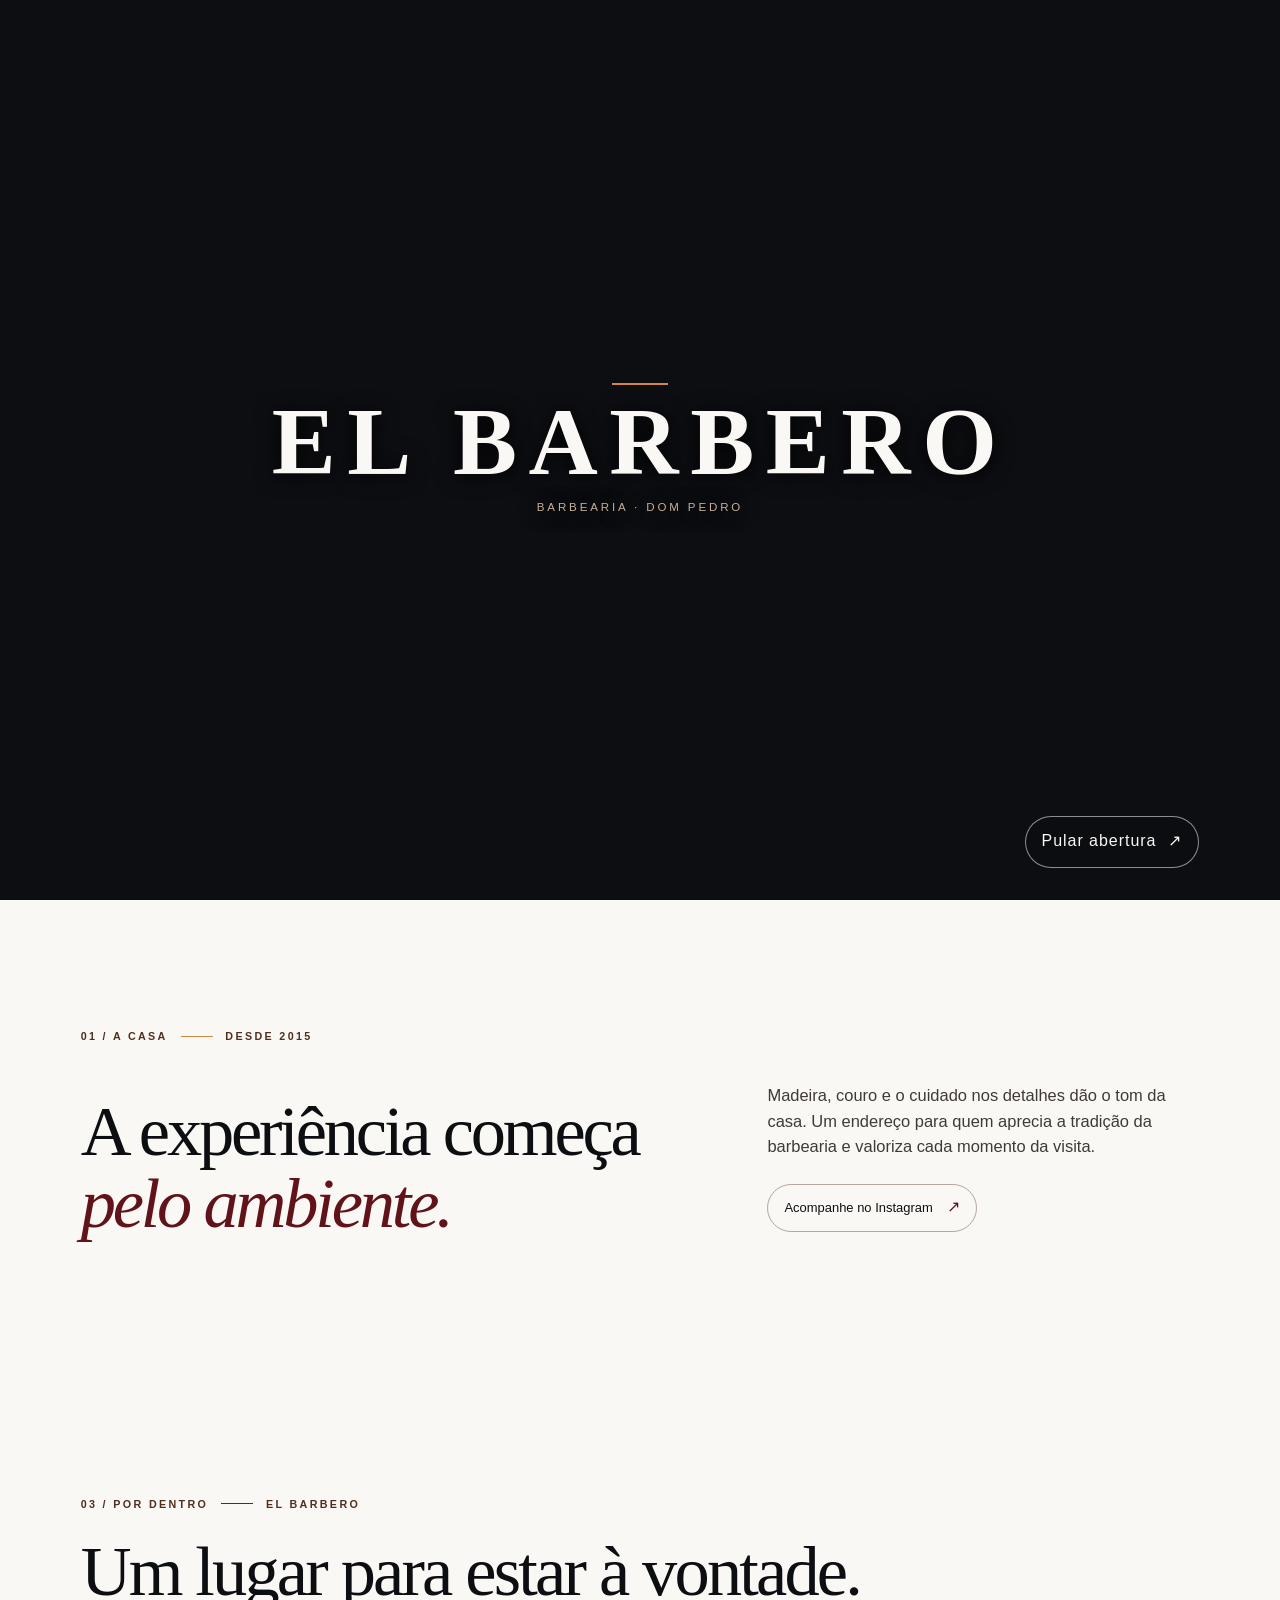
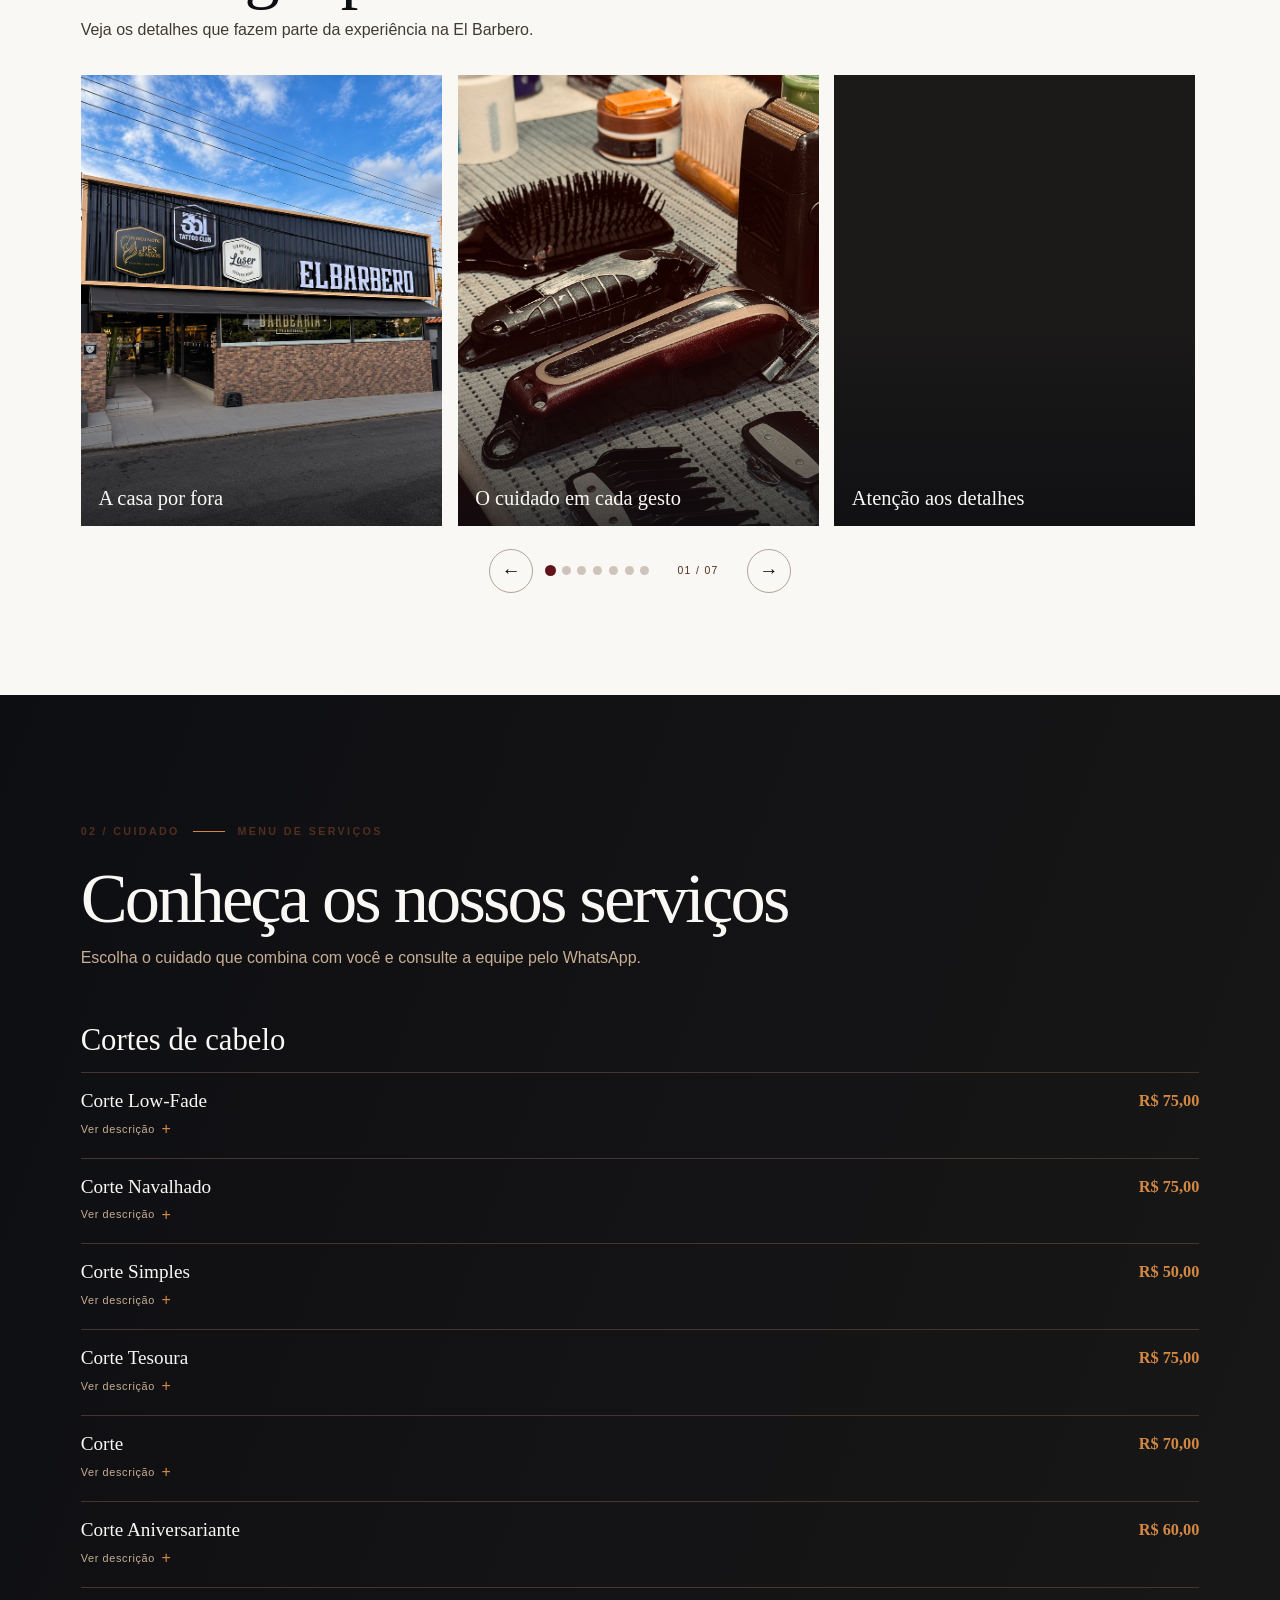
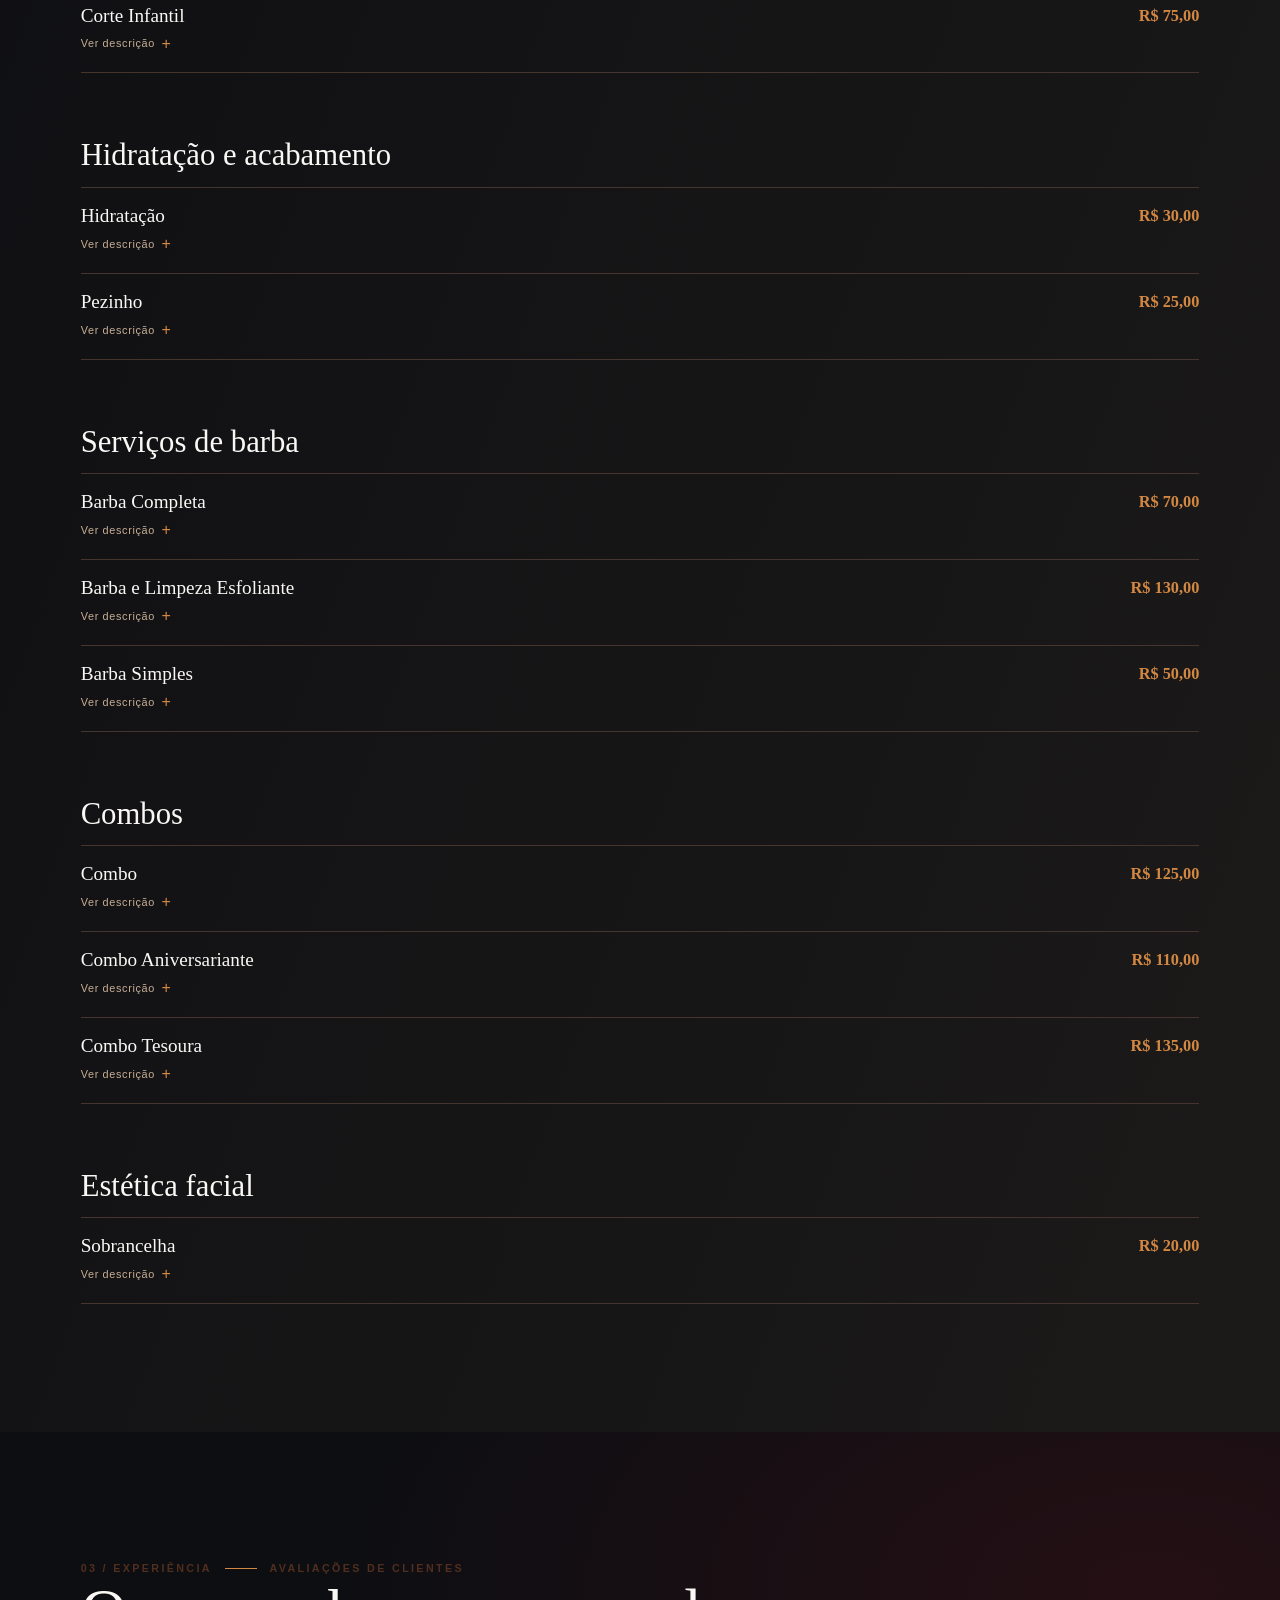
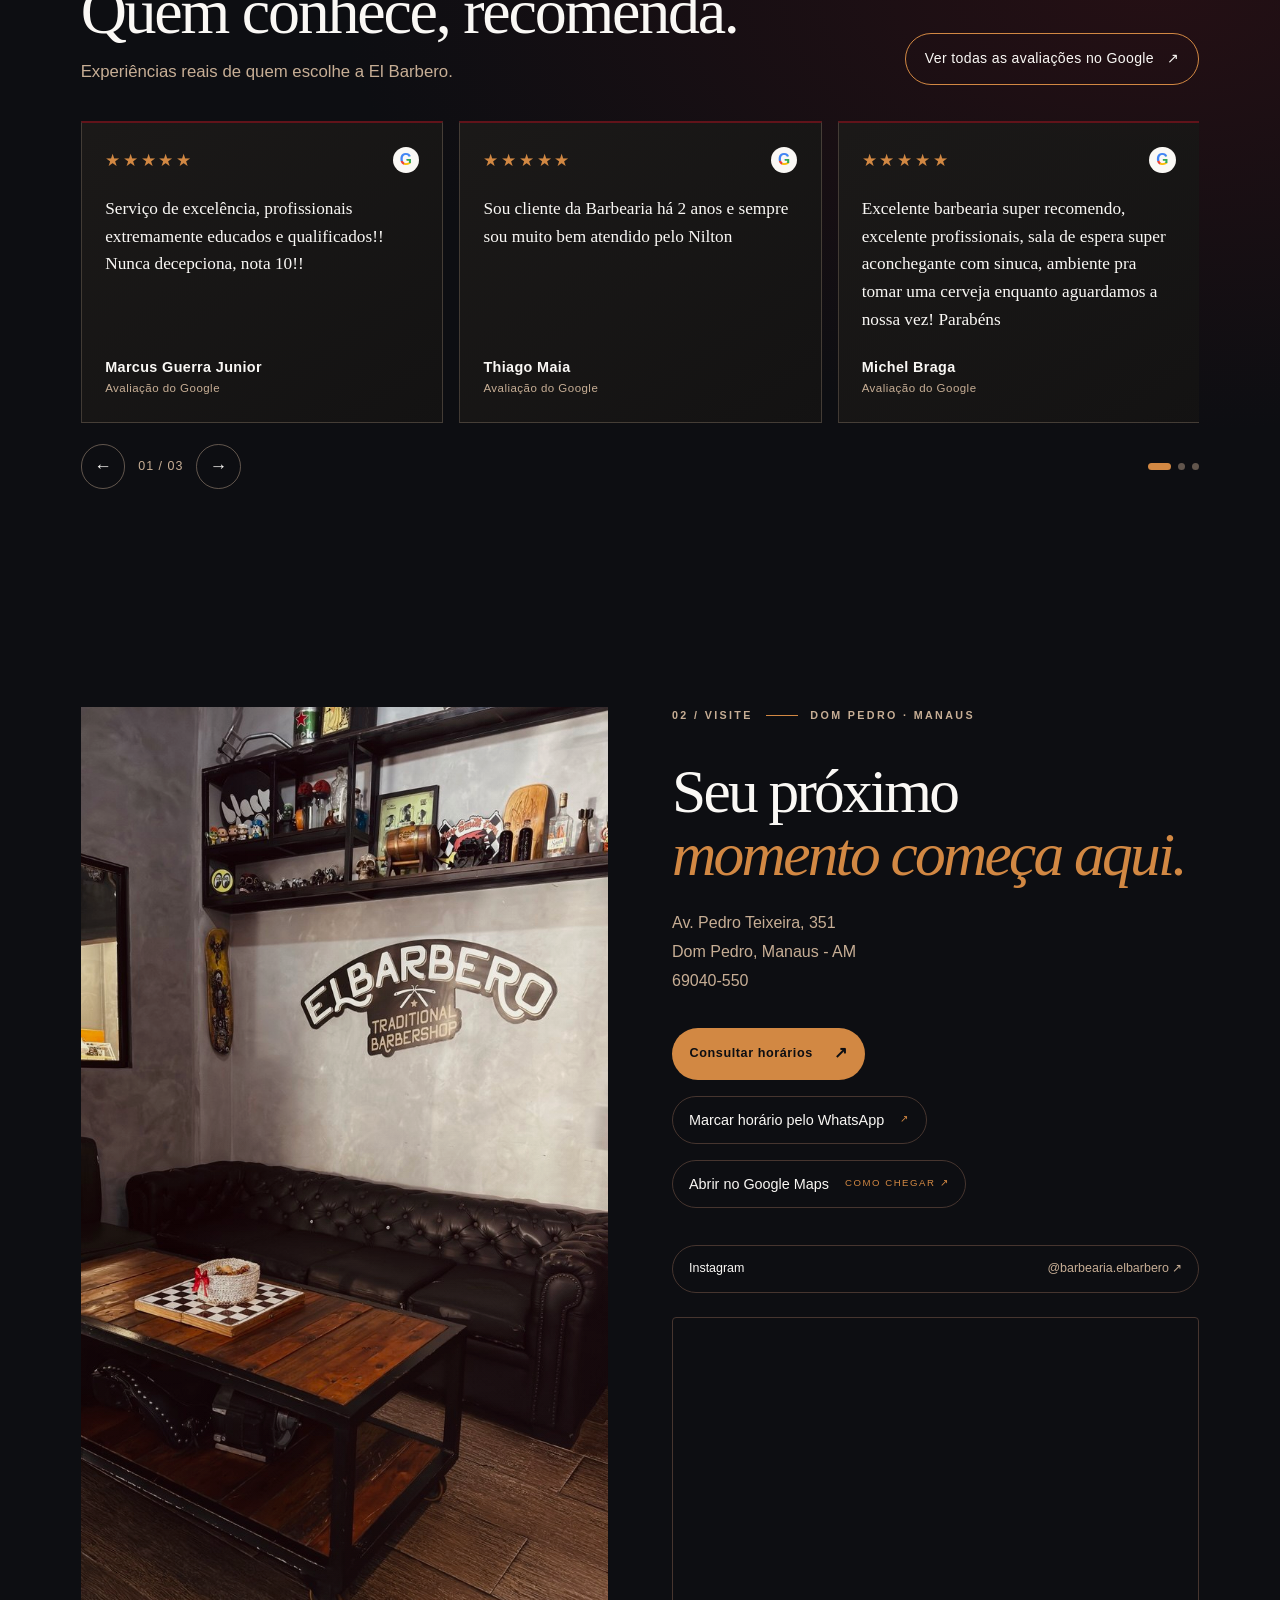
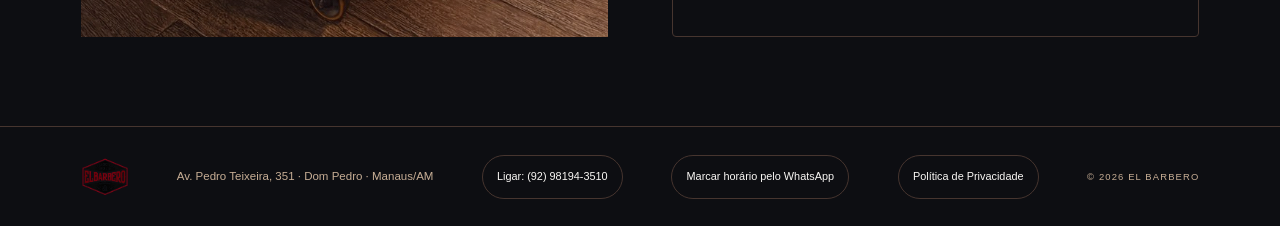
==== commit 0609e0e8: "Instala Google Tag Manager GTM-KS829245" ====
--- a/index.html
+++ b/index.html
@@ -1,6 +1,11 @@
 <!doctype html>
 <html lang="pt-BR">
 <head>
+  <script>(function(w,d,s,l,i){w[l]=w[l]||[];w[l].push({'gtm.start':
+new Date().getTime(),event:'gtm.js'});var f=d.getElementsByTagName(s)[0],
+j=d.createElement(s),dl=l!='dataLayer'?'&l='+l:'';j.async=true;j.src=
+'https://www.googletagmanager.com/gtm.js?id='+i+dl;f.parentNode.insertBefore(j,f);
+})(window,document,'script','dataLayer','GTM-KS829245');</script>
   <meta charset="utf-8">
   <meta name="viewport" content="width=device-width, initial-scale=1">
   <meta name="theme-color" content="#0D0E12">
@@ -36,6 +41,8 @@
   </script>
 </head>
 <body>
+  <noscript><iframe src="https://www.googletagmanager.com/ns.html?id=GTM-KS829245"
+height="0" width="0" style="display:none;visibility:hidden"></iframe></noscript>
   <a class="skip-link" href="#conteudo">Pular para o conteúdo</a>
   <div class="intro" id="intro" aria-label="Abertura da El Barbero" aria-live="polite">
     <video class="intro__video" id="intro-video" autoplay muted playsinline preload="auto" aria-hidden="true">
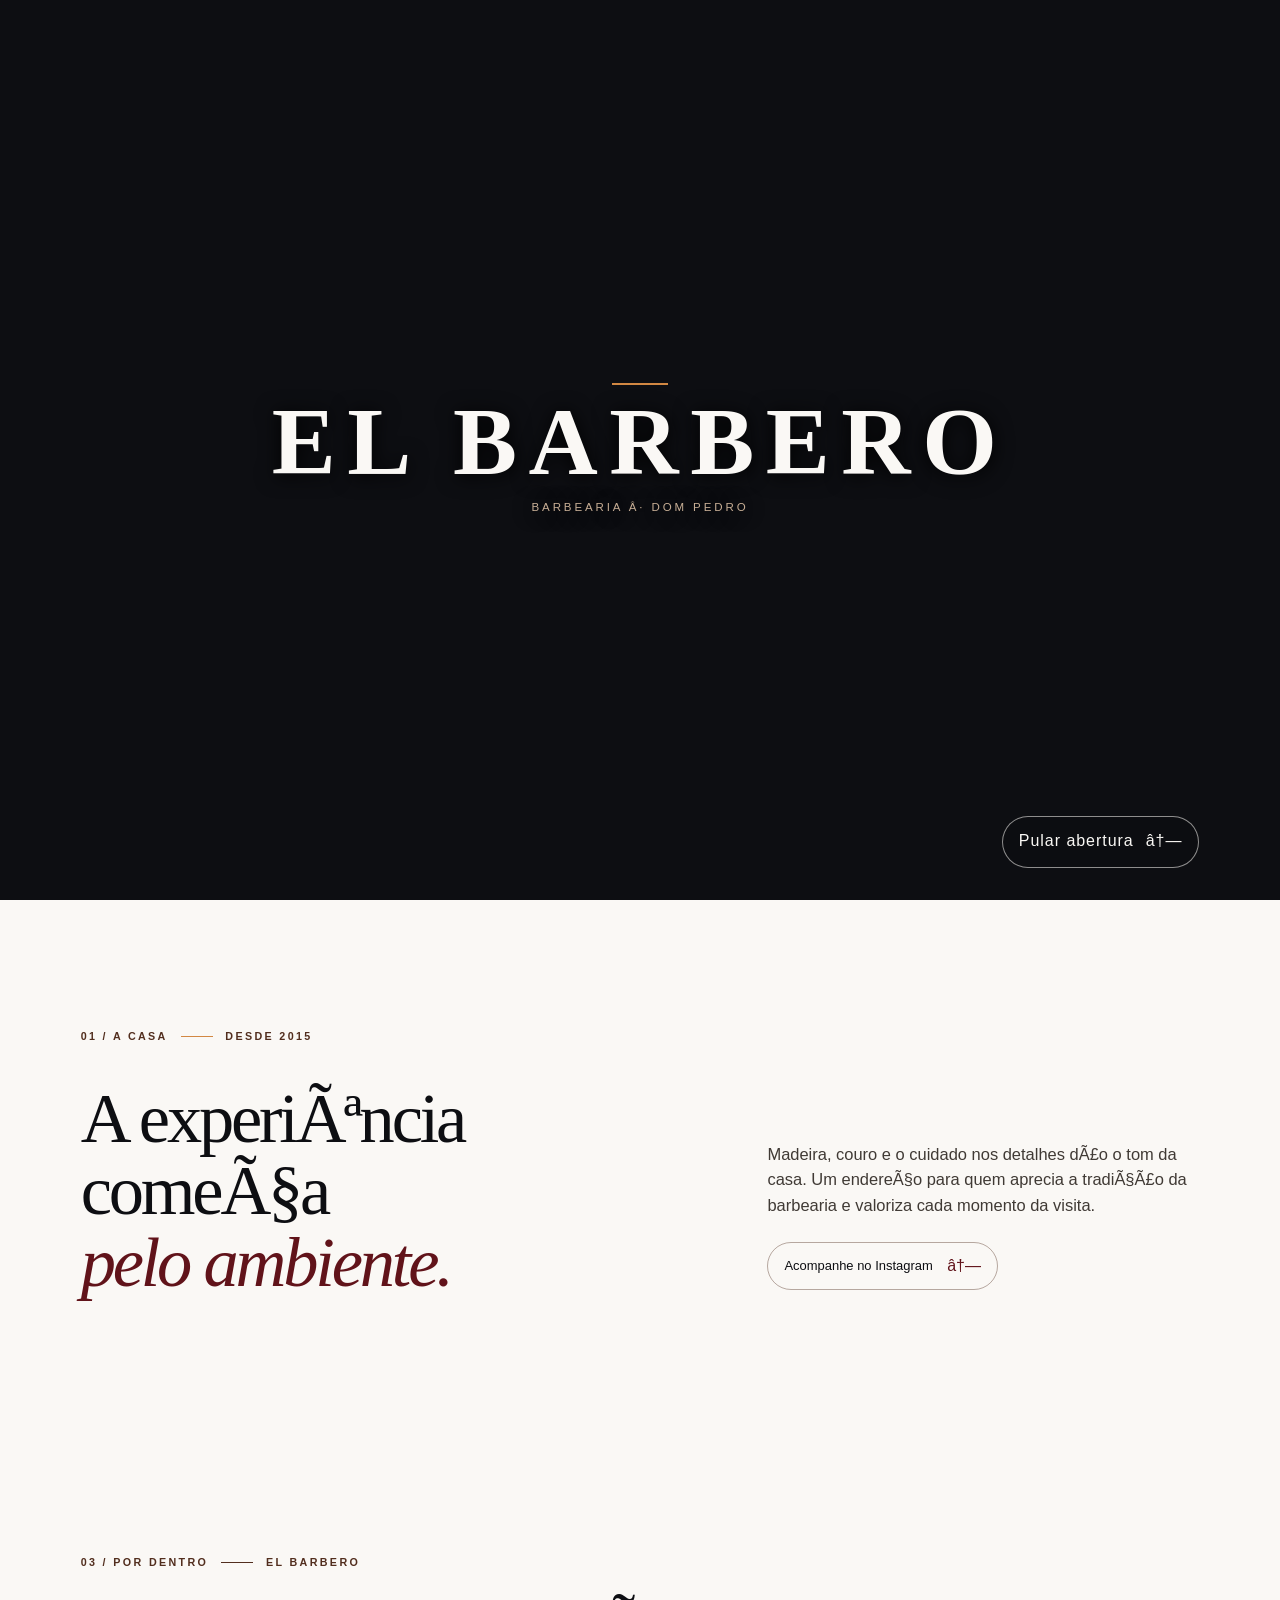
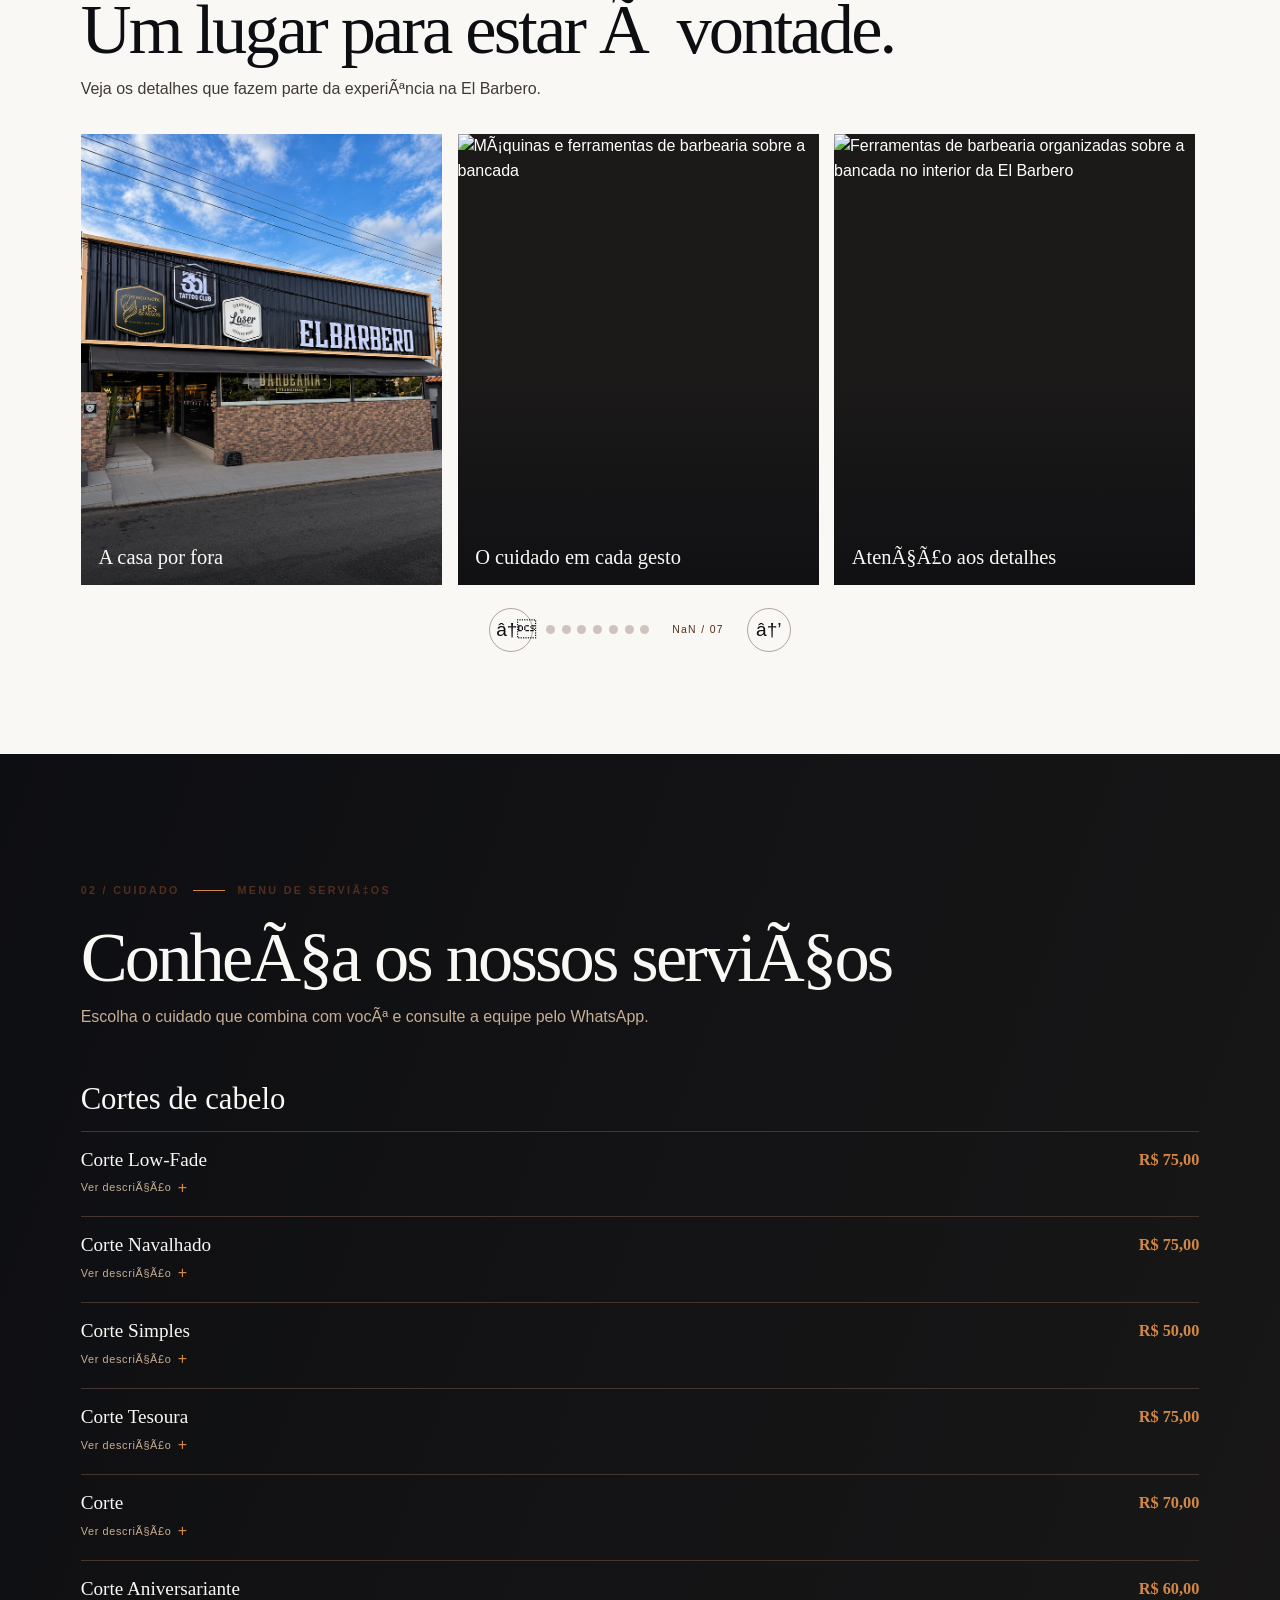
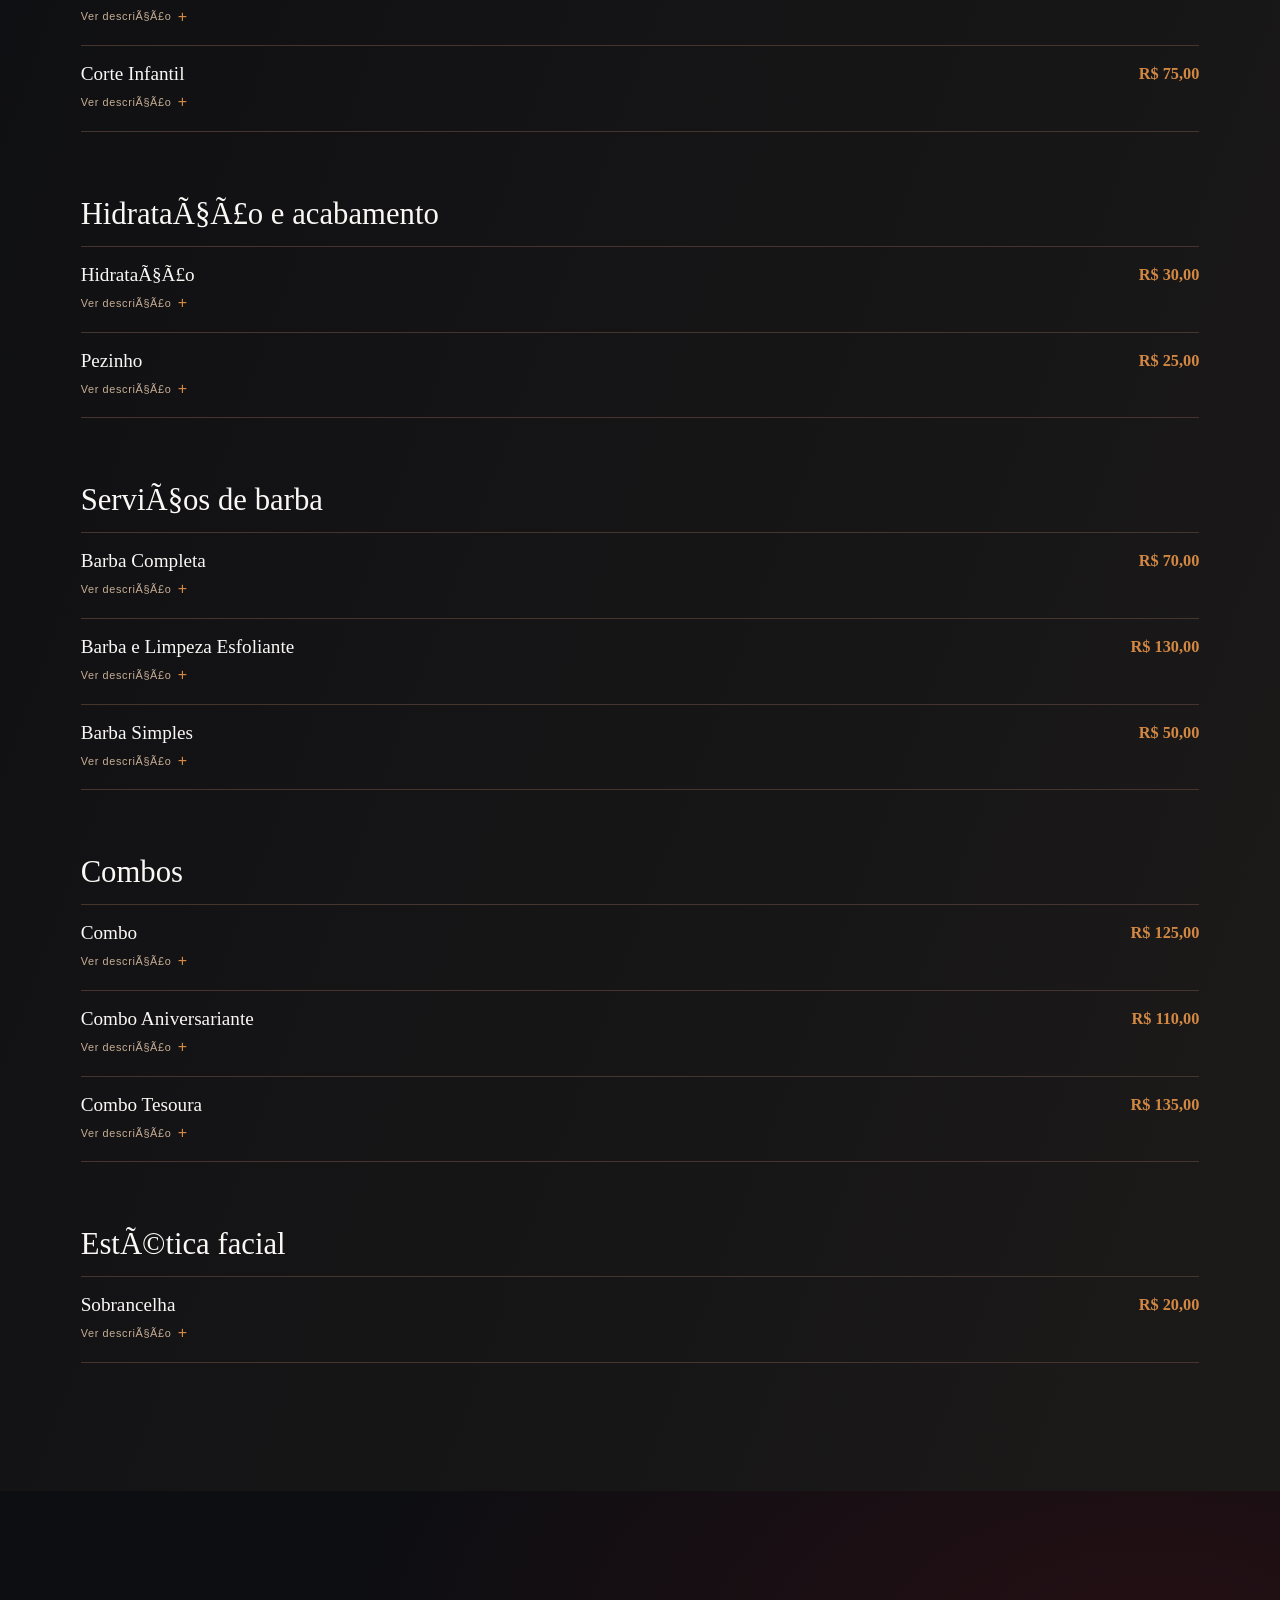
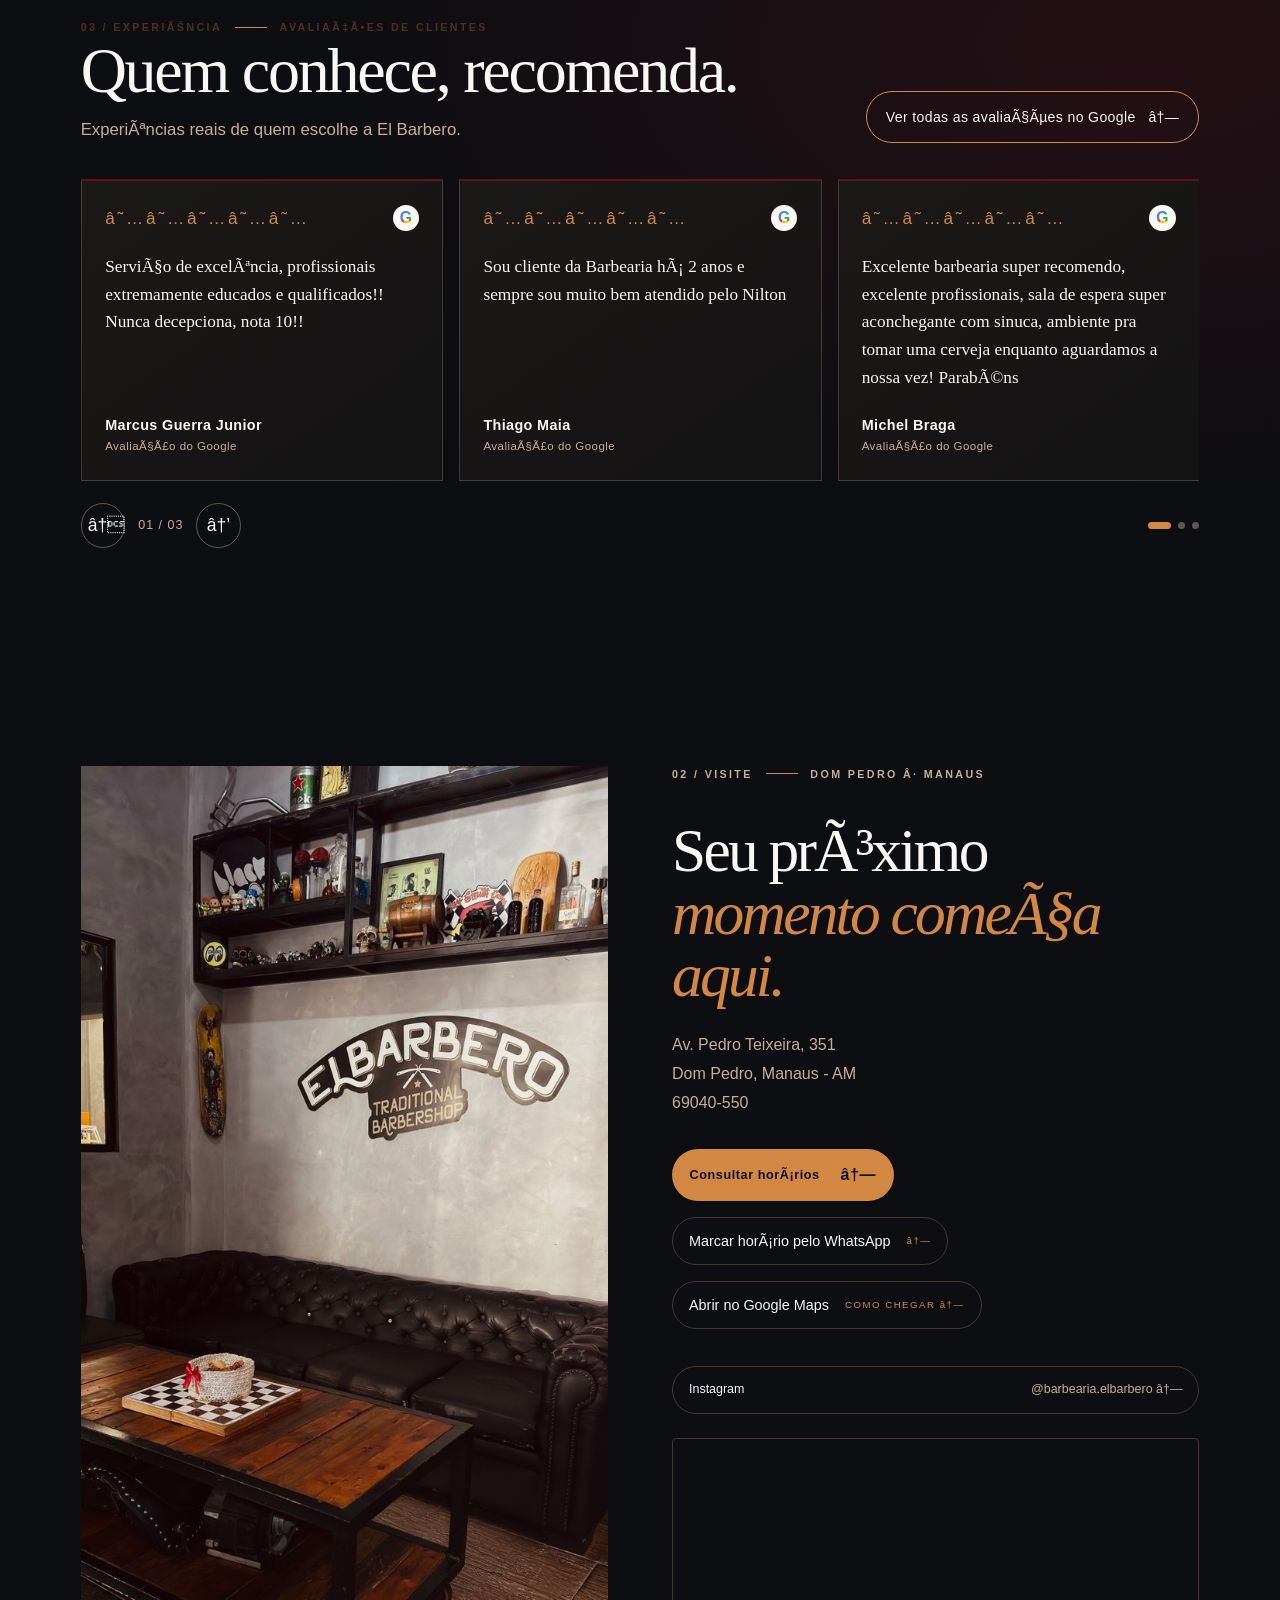
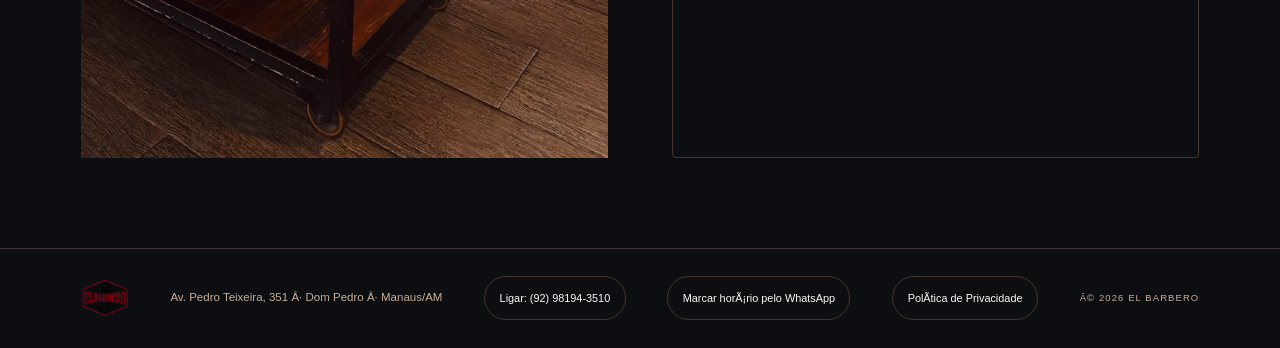
==== commit bd26486e: "Instala Pixel da Meta nas páginas públicas" ====
--- a/index.html
+++ b/index.html
@@ -6,6 +6,23 @@
 j=d.createElement(s),dl=l!='dataLayer'?'&l='+l:'';j.async=true;j.src=
 'https://www.googletagmanager.com/gtm.js?id='+i+dl;f.parentNode.insertBefore(j,f);
 })(window,document,'script','dataLayer','GTM-KS829245');</script>
+  <!-- Meta Pixel Code -->
+  <script>
+  !function(f,b,e,v,n,t,s)
+  {if(f.fbq)return;n=f.fbq=function(){n.callMethod?
+  n.callMethod.apply(n,arguments):n.queue.push(arguments)};
+  if(!f._fbq)f._fbq=n;n.push=n.loaded=!0;n.version='2.0';
+  n.queue=[];t=b.createElement(e);t.async=!0;
+  t.src=v;s=b.getElementsByTagName(e)[0];
+  s.parentNode.insertBefore(t,s)}(window, document,'script',
+  'https://connect.facebook.net/en_US/fbevents.js');
+  fbq('init', '1628790529040206');
+  fbq('track', 'PageView');
+  </script>
+  <noscript><img height="1" width="1" style="display:none"
+  src="https://www.facebook.com/tr?id=1628790529040206&ev=PageView&noscript=1"
+  /></noscript>
+  <!-- End Meta Pixel Code -->
   <meta charset="utf-8">
   <meta name="viewport" content="width=device-width, initial-scale=1">
   <meta name="theme-color" content="#0D0E12">
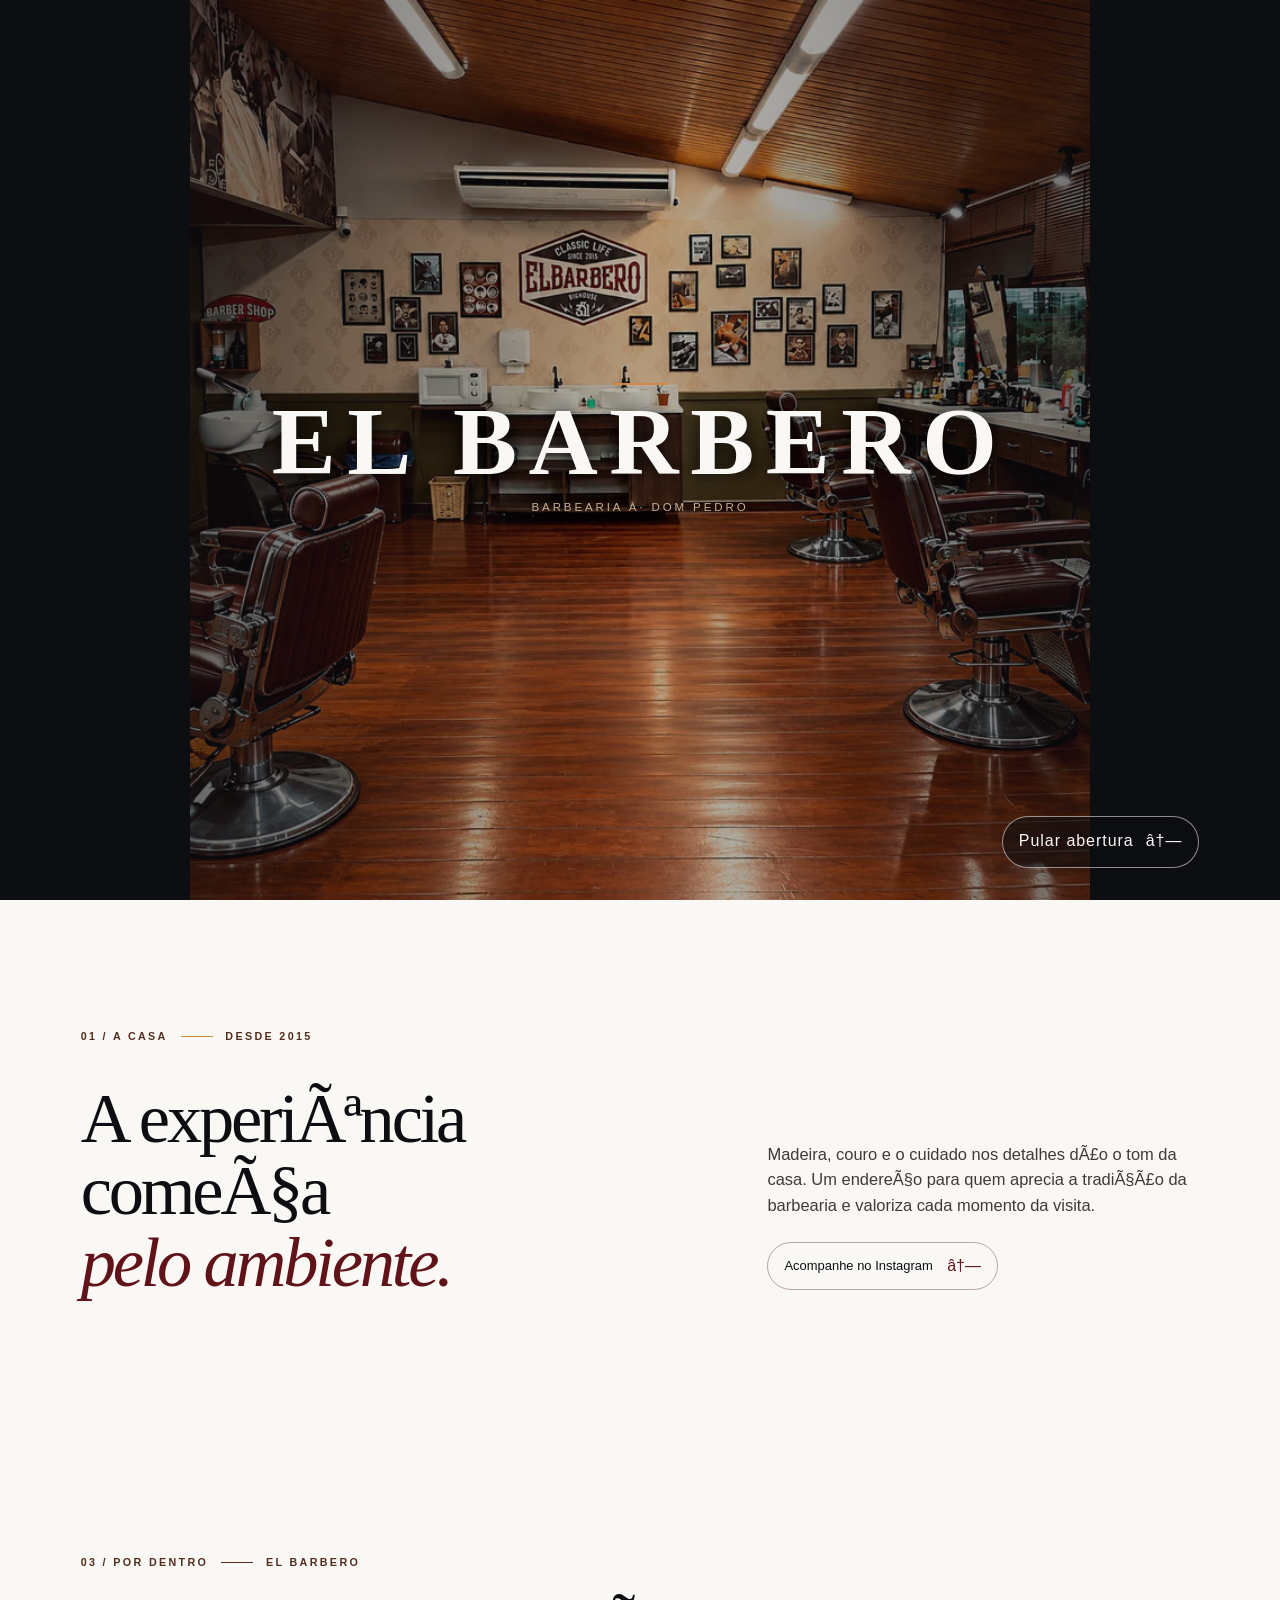
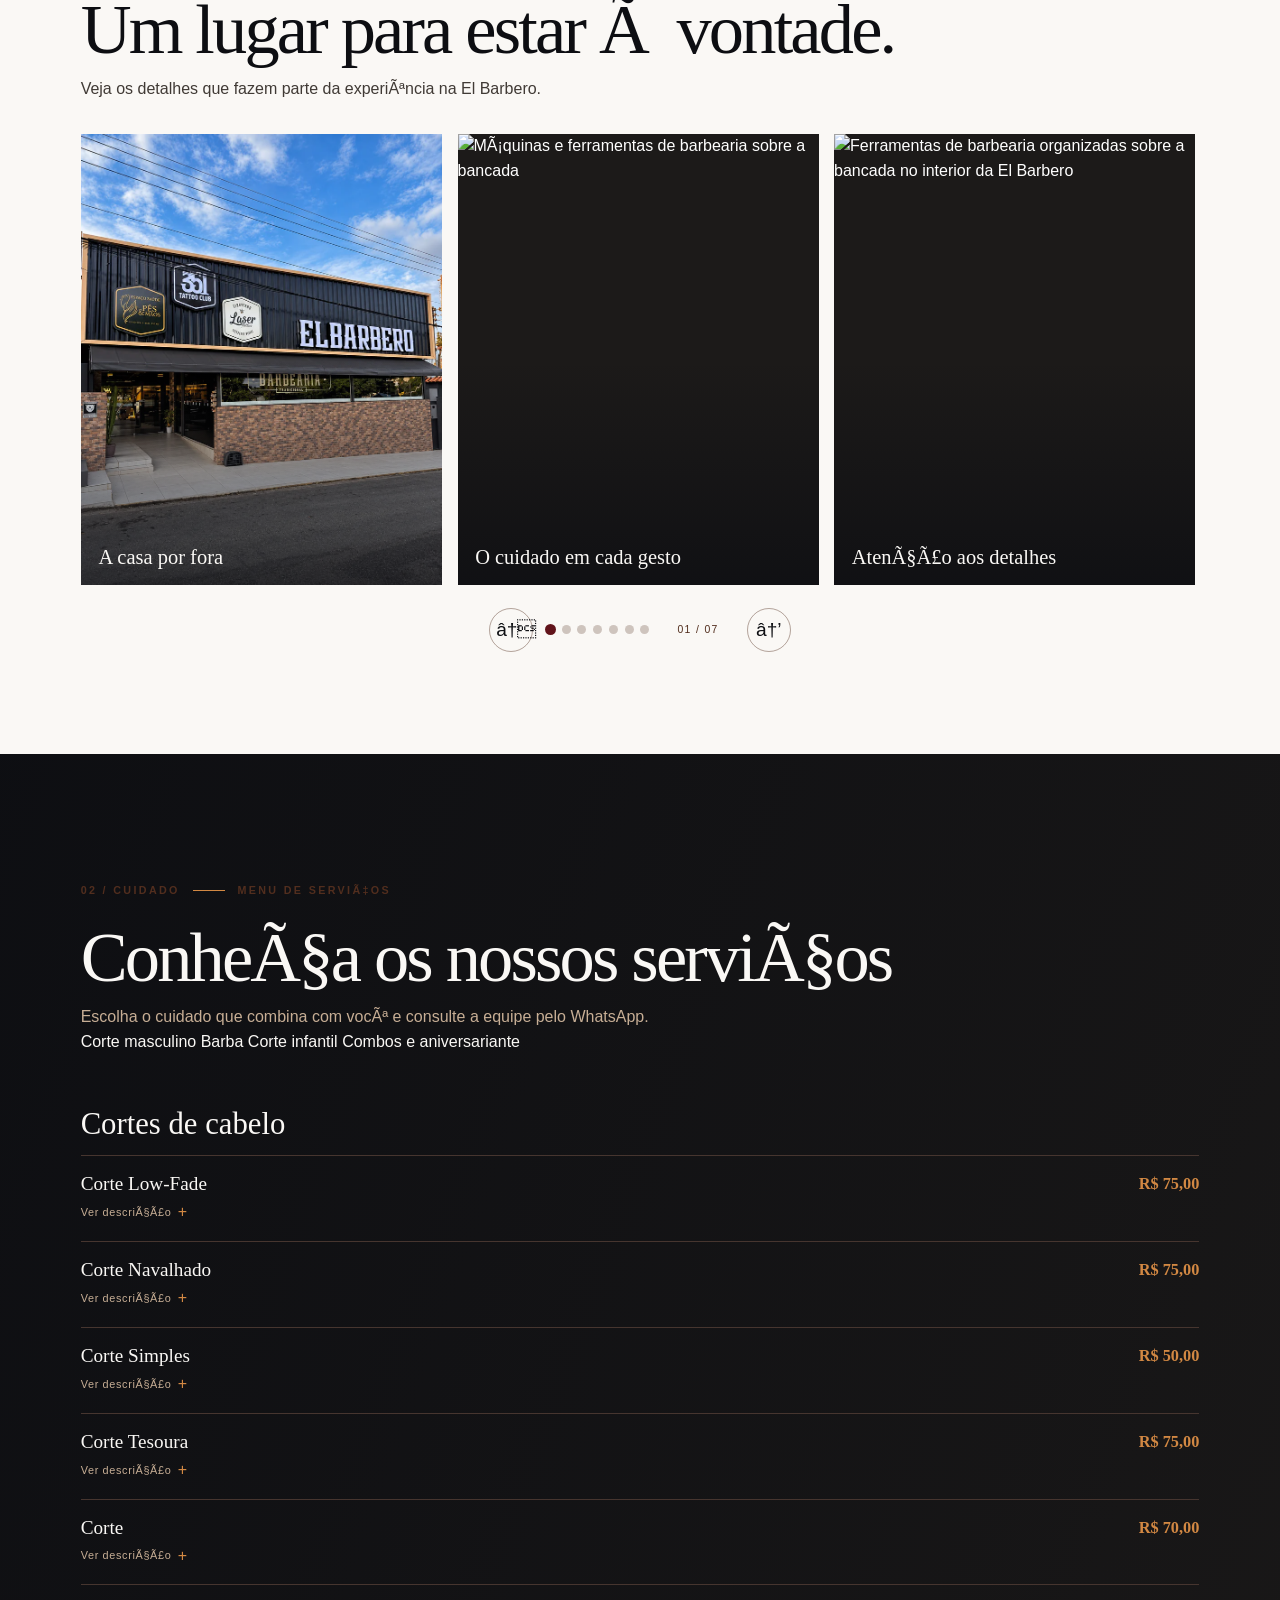
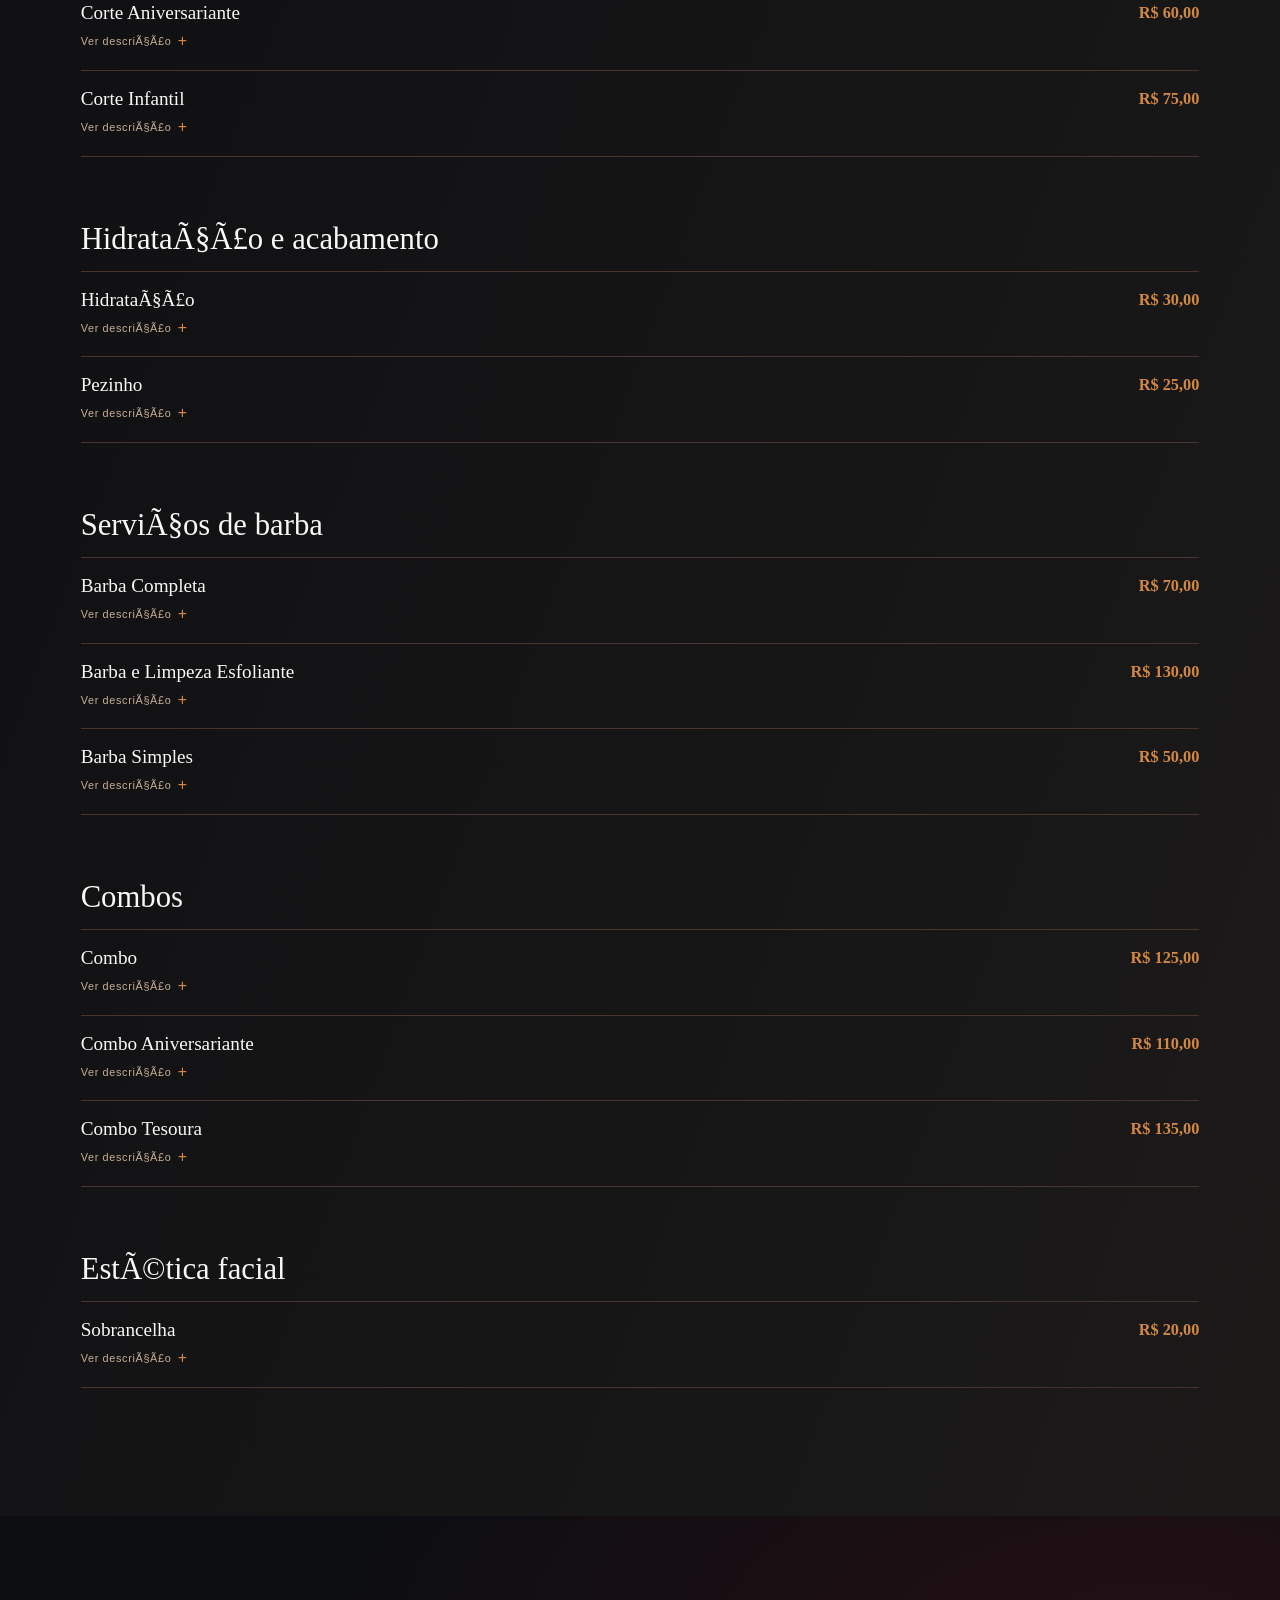
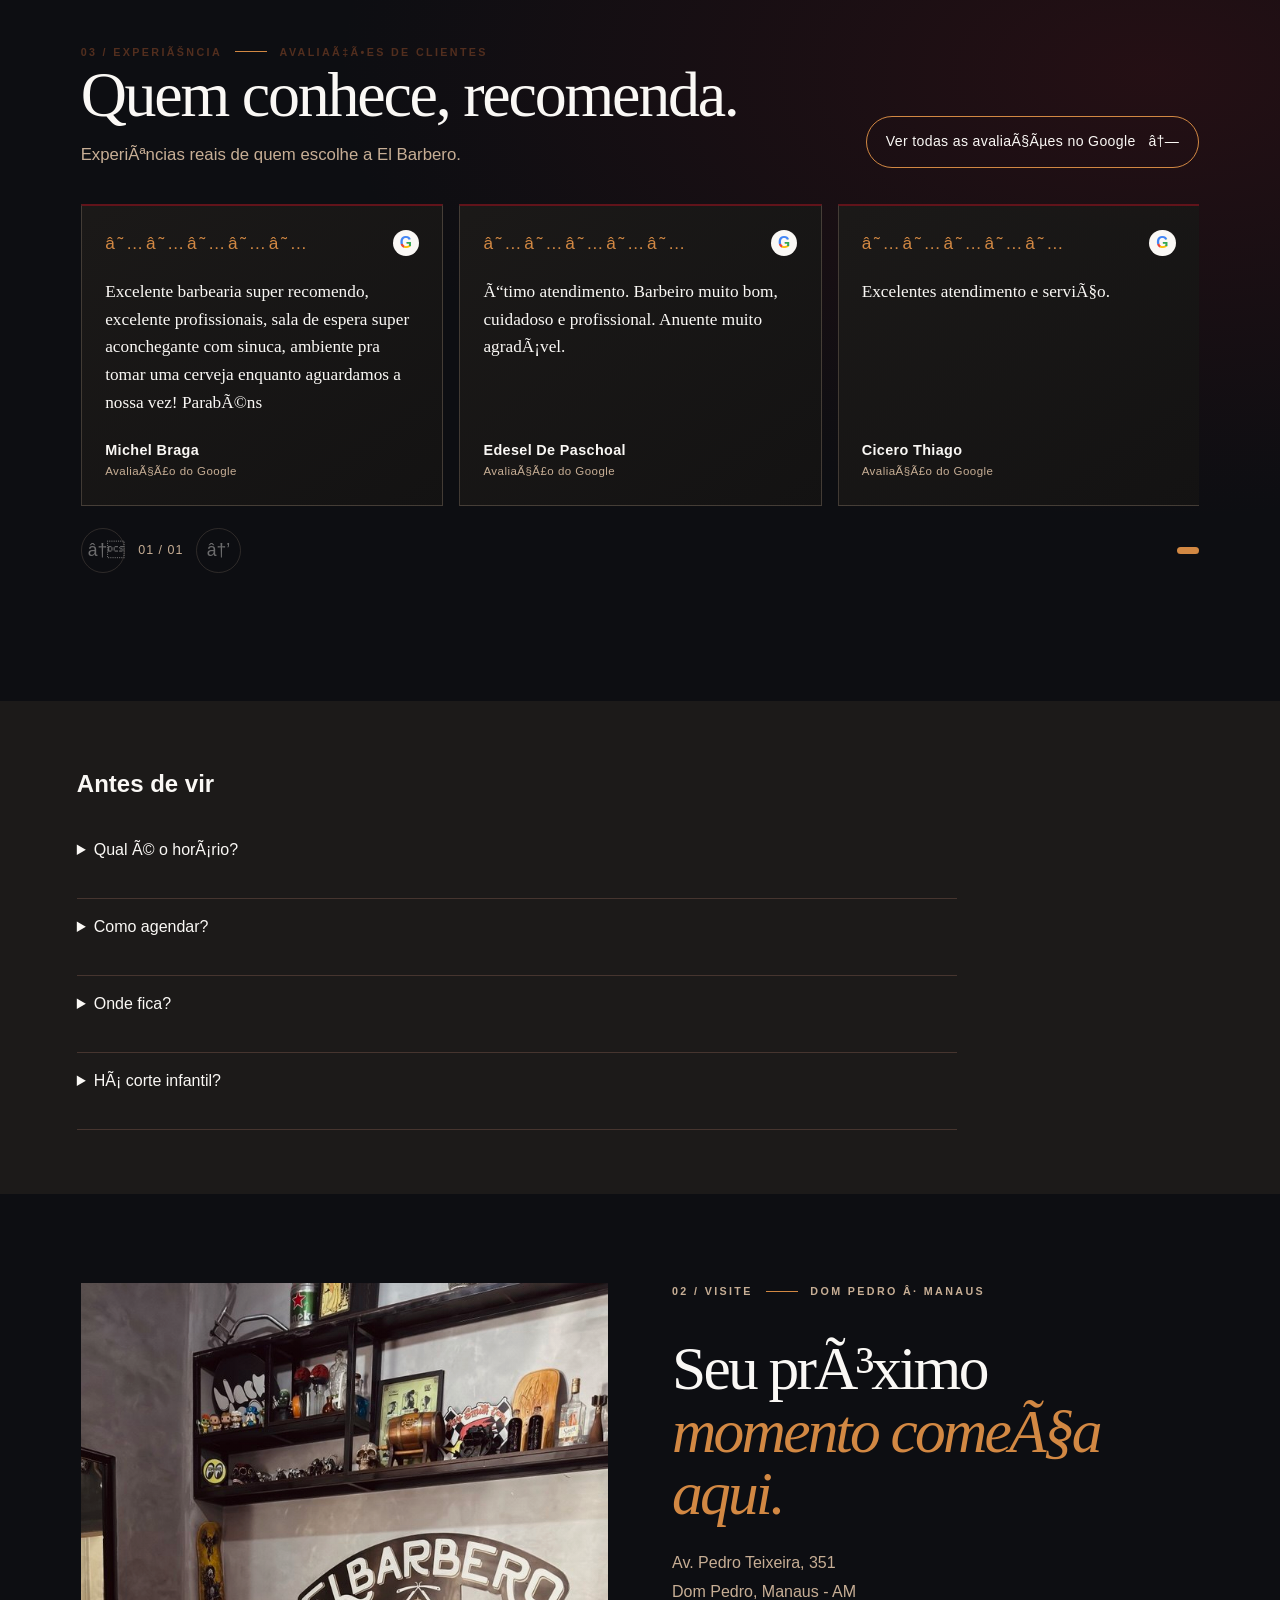
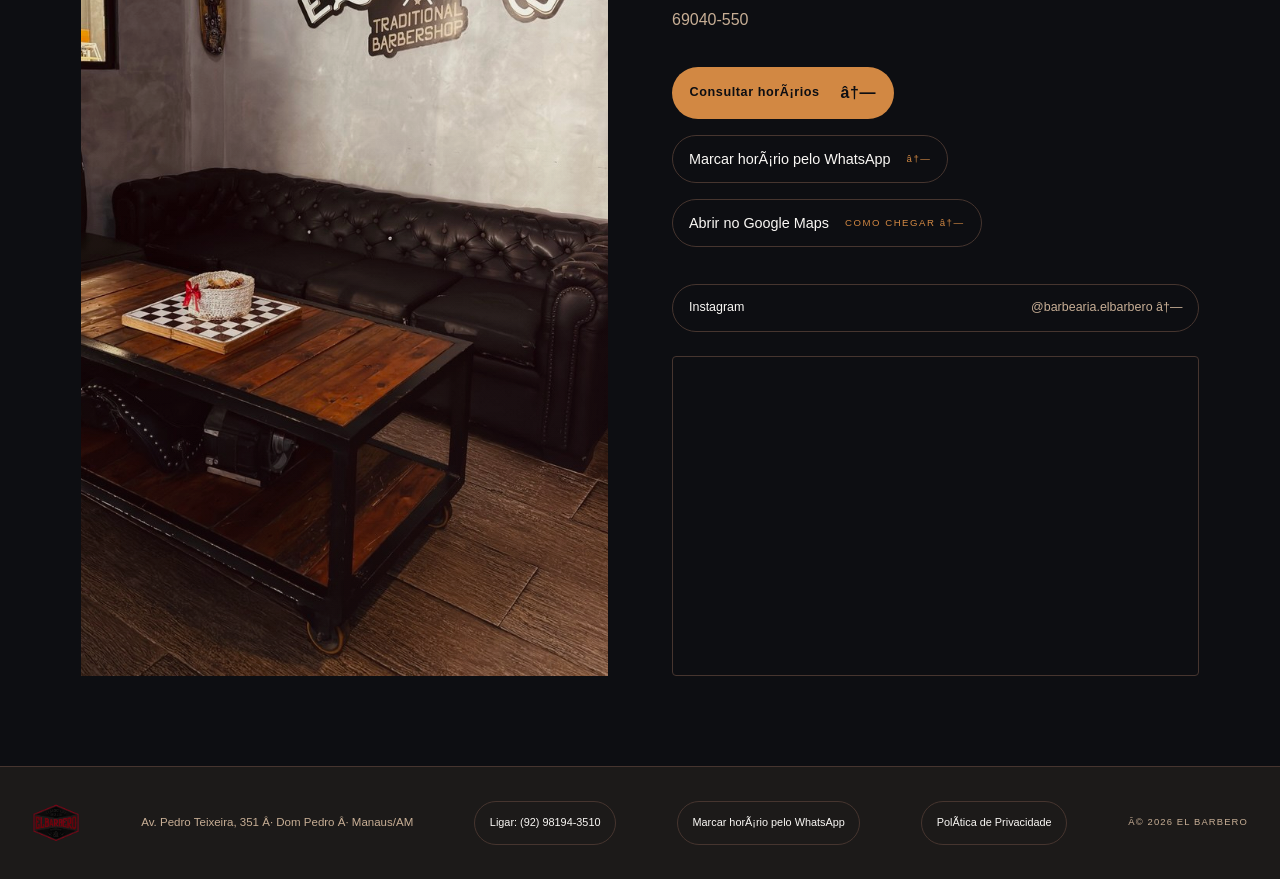
==== commit 9e687cc3: "Deploy da versão aprovada do El Barbero" ====
--- a/index.html
+++ b/index.html
@@ -29,7 +29,7 @@
   <meta name="robots" content="index,follow,max-image-preview:large">
   <meta name="description" content="Barbearia clássica no bairro Dom Pedro, em Manaus. Conheça a El Barbero e fale com a equipe para consultar horários.">
   <title>El Barbero Barbearia no Dom Pedro, Manaus | Agende seu horário</title>
-  <!-- TODO SEO: definir o domínio oficial e acrescentar a URL canônica e sitemap absolutos antes da publicação. -->
+  <link rel="canonical" href="https://www.elb351.com/"><meta name="geo.region" content="BR-AM"><meta name="geo.placename" content="Manaus"><meta property="og:url" content="https://www.elb351.com/"><meta property="og:image" content="https://www.elb351.com/assets/imagens/otimizadas/hero-barbearia-1200.webp"><meta property="og:image:alt" content="Interior da El Barbero Barbearia"><meta name="twitter:card" content="summary_large_image">
   <meta property="og:type" content="website">
   <meta property="og:locale" content="pt_BR">
   <meta property="og:site_name" content="El Barbero Barbearia — Dom Pedro">
@@ -37,7 +37,7 @@
   <meta property="og:description" content="Conheça a El Barbero no Dom Pedro e fale com a equipe para consultar horários.">
   <link rel="icon" href="favicon.svg" type="image/svg+xml">
   <link rel="preload" as="image" type="image/webp" href="assets/imagens/otimizadas/hero-barbearia-1200.webp" imagesrcset="assets/imagens/otimizadas/hero-barbearia-480.webp 480w, assets/imagens/otimizadas/hero-barbearia-800.webp 800w, assets/imagens/otimizadas/hero-barbearia-1200.webp 1200w, assets/imagens/otimizadas/hero-barbearia-1254.webp 1254w" imagesizes="(max-width: 480px) 100vw, (max-width: 800px) 90vw, (max-width: 1499px) 70vw, 65vw" fetchpriority="high">
-  <link rel="stylesheet" href="styles.css">
+  <link rel="stylesheet" href="styles.css"><link rel="stylesheet" href="preview.css">
   <script type="application/ld+json">
   {
     "@context":"https://schema.org",
@@ -56,13 +56,13 @@
     "hasMap":"https://www.google.com/maps/place/El+Barbero+Barbearia+-+Dom+Pedro/data=!4m2!3m1!1s0x0:0x9305bbea23789d79"
   }
   </script>
-</head>
+<script type="application/ld+json">{"@context":"https://schema.org","@type":"FAQPage","mainEntity":[{"@type":"Question","name":"Qual é o horário?","acceptedAnswer":{"@type":"Answer","text":"O período informado é das 09h às 20h. Os dias da semana precisam ser confirmados."}},{"@type":"Question","name":"Como faço para agendar?","acceptedAnswer":{"@type":"Answer","text":"Inicie uma conversa pelo WhatsApp para consultar disponibilidade. O clique não confirma um horário."}},{"@type":"Question","name":"Onde fica a barbearia?","acceptedAnswer":{"@type":"Answer","text":"Av. Pedro Teixeira, 351 - Dom Pedro, Manaus - AM, 69040-550."}},{"@type":"Question","name":"Há corte infantil?","acceptedAnswer":{"@type":"Answer","text":"Há corte infantil para crianças de até 7 anos."}}]}</script></head>
 <body>
   <noscript><iframe src="https://www.googletagmanager.com/ns.html?id=GTM-KS829245"
 height="0" width="0" style="display:none;visibility:hidden"></iframe></noscript>
   <a class="skip-link" href="#conteudo">Pular para o conteúdo</a>
   <div class="intro" id="intro" aria-label="Abertura da El Barbero" aria-live="polite">
-    <video class="intro__video" id="intro-video" autoplay muted playsinline preload="auto" aria-hidden="true">
+    <video class="intro__video" id="intro-video" autoplay muted playsinline preload="metadata" poster="assets/imagens/otimizadas/hero-barbearia-800.webp" aria-label="Vídeo de abertura da El Barbero Barbearia" aria-hidden="true">
       <source src="assets/videos/abertura-el-barbero.mp4" type="video/mp4">
     </video>
     <div class="intro__fallback" aria-hidden="true"><span class="intro__rule"></span><span class="intro__name">EL BARBERO</span><span class="intro__sub">BARBEARIA · DOM PEDRO</span></div>
@@ -78,7 +78,7 @@
       <a href="#experiencia">A barbearia</a>
       <a href="#servicos">Serviços</a>
       <a href="#contato">Localização</a>
-      <a class="nav__cta" href="https://wa.me/5592981943510?text=Ola%2C%20vim%20pelo%20site%20do%20El%20Barbero%20e%20quero%20marcar%20um%20horario" target="_blank" rel="noopener noreferrer" data-track="booking_cta_click" data-origin="header">Agendar horário <span aria-hidden="true">↗</span></a>
+      <a class="nav__cta" href="https://wa.me/5592981943510?text=Ola%2C%20vim%20pelo%20site%20do%20El%20Barbero%20e%20quero%20marcar%20um%20horario" target="_blank" rel="noopener noreferrer" data-track="booking_cta_click" data-origin="header" data-conv="agendar">Agendar horário <span aria-hidden="true">↗</span></a>
     </nav>
   </header>
 
@@ -91,7 +91,7 @@
         <h1 id="hero-title">Barbearia clássica<br>no <em>Dom Pedro,</em><br>em Manaus.</h1>
         <p class="hero__copy">Um espaço de tradição, cuidado e personalidade. Conheça a El Barbero e converse com a equipe para planejar sua visita.</p>
         <div class="hero__actions">
-          <a class="button button--gold" href="https://wa.me/5592981943510?text=Ola%2C%20vim%20pelo%20site%20do%20El%20Barbero%20e%20quero%20marcar%20um%20horario" target="_blank" rel="noopener noreferrer" data-track="whatsapp_click" data-origin="hero">Agendar pelo WhatsApp <span aria-hidden="true">↗</span></a>
+          <a class="button button--gold" href="https://wa.me/5592981943510?text=Ola%2C%20vim%20pelo%20site%20do%20El%20Barbero%20e%20quero%20marcar%20um%20horario" target="_blank" rel="noopener noreferrer" data-conv="agendar" data-track="whatsapp_click" data-origin="hero">Agendar pelo WhatsApp <span aria-hidden="true">↗</span></a>
           <a class="text-link" href="https://www.google.com/maps/place/El+Barbero+Barbearia+-+Dom+Pedro/data=!4m2!3m1!1s0x0:0x9305bbea23789d79" target="_blank" rel="noopener noreferrer" data-track="directions_click" data-origin="hero">Como chegar <span aria-hidden="true">↓</span></a>
         </div>
       </div>
@@ -139,37 +139,37 @@
       <div class="section-kicker"><span>02 / CUIDADO</span><i></i><span>MENU DE SERVIÇOS</span></div>
       <h2 id="services-title">Conheça os nossos serviços</h2>
       <p class="service-section__lead">Escolha o cuidado que combina com você e consulte a equipe pelo WhatsApp.</p>
-      <div class="service-groups">
+      <nav class="landing-links" aria-label="Páginas de serviços"><a href="/corte-masculino-dom-pedro-manaus/">Corte masculino</a> <a href="/barba-dom-pedro-manaus/">Barba</a> <a href="/corte-infantil-manaus/">Corte infantil</a> <a href="/combos-e-aniversariante-manaus/">Combos e aniversariante</a></nav><div class="service-groups">
         <section class="service-lane service-lane--list" aria-labelledby="cuts-title">
           <div class="service-lane__heading"><h3 id="cuts-title">Cortes de cabelo</h3></div>
           <div class="service-list">
             <details class="service-list__item">
               <summary><span class="service-list__name">Corte Low-Fade</span><strong class="service-list__price">R$ 75,00</strong><span class="service-list__hint">Ver descrição <span aria-hidden="true">+</span></span></summary>
-              <div class="service-list__details"><p>Corte detalhado com acabamento em degradê baixo, muito procurado por adolescentes.</p><a href="https://wa.me/5592981943510?text=Ola%2C%20vim%20pelo%20site%20do%20El%20Barbero%20e%20quero%20marcar%20um%20horario" target="_blank" rel="noopener noreferrer" data-track="whatsapp_click" data-origin="services">Agendar <span aria-hidden="true">↗</span></a></div>
+              <div class="service-list__details"><p>Corte detalhado com acabamento em degradê baixo, muito procurado por adolescentes.</p><a href="https://wa.me/5592981943510?text=Ola%2C%20vim%20pelo%20site%20do%20El%20Barbero%20e%20quero%20marcar%20um%20horario" target="_blank" rel="noopener noreferrer" data-conv="agendar" data-track="whatsapp_click" data-origin="services">Agendar <span aria-hidden="true">↗</span></a></div>
             </details>
             <details class="service-list__item">
               <summary><span class="service-list__name">Corte Navalhado</span><strong class="service-list__price">R$ 75,00</strong><span class="service-list__hint">Ver descrição <span aria-hidden="true">+</span></span></summary>
-              <div class="service-list__details"><p>Corte realizado com máquina e navalha, proporcionando acabamento detalhado.</p><a href="https://wa.me/5592981943510?text=Ola%2C%20vim%20pelo%20site%20do%20El%20Barbero%20e%20quero%20marcar%20um%20horario" target="_blank" rel="noopener noreferrer" data-track="whatsapp_click" data-origin="services">Agendar <span aria-hidden="true">↗</span></a></div>
+              <div class="service-list__details"><p>Corte realizado com máquina e navalha, proporcionando acabamento detalhado.</p><a href="https://wa.me/5592981943510?text=Ola%2C%20vim%20pelo%20site%20do%20El%20Barbero%20e%20quero%20marcar%20um%20horario" target="_blank" rel="noopener noreferrer" data-conv="agendar" data-track="whatsapp_click" data-origin="services">Agendar <span aria-hidden="true">↗</span></a></div>
             </details>
             <details class="service-list__item">
               <summary><span class="service-list__name">Corte Simples</span><strong class="service-list__price">R$ 50,00</strong><span class="service-list__hint">Ver descrição <span aria-hidden="true">+</span></span></summary>
-              <div class="service-list__details"><p>Corte realizado inteiramente com máquina, sem necessidade de trocar os pentes durante o serviço.</p><a href="https://wa.me/5592981943510?text=Ola%2C%20vim%20pelo%20site%20do%20El%20Barbero%20e%20quero%20marcar%20um%20horario" target="_blank" rel="noopener noreferrer" data-track="whatsapp_click" data-origin="services">Agendar <span aria-hidden="true">↗</span></a></div>
+              <div class="service-list__details"><p>Corte realizado inteiramente com máquina, sem necessidade de trocar os pentes durante o serviço.</p><a href="https://wa.me/5592981943510?text=Ola%2C%20vim%20pelo%20site%20do%20El%20Barbero%20e%20quero%20marcar%20um%20horario" target="_blank" rel="noopener noreferrer" data-conv="agendar" data-track="whatsapp_click" data-origin="services">Agendar <span aria-hidden="true">↗</span></a></div>
             </details>
             <details class="service-list__item">
               <summary><span class="service-list__name">Corte Tesoura</span><strong class="service-list__price">R$ 75,00</strong><span class="service-list__hint">Ver descrição <span aria-hidden="true">+</span></span></summary>
-              <div class="service-list__details"><p>Corte de cabelo realizado utilizando apenas tesoura.</p><a href="https://wa.me/5592981943510?text=Ola%2C%20vim%20pelo%20site%20do%20El%20Barbero%20e%20quero%20marcar%20um%20horario" target="_blank" rel="noopener noreferrer" data-track="whatsapp_click" data-origin="services">Agendar <span aria-hidden="true">↗</span></a></div>
+              <div class="service-list__details"><p>Corte de cabelo realizado utilizando apenas tesoura.</p><a href="https://wa.me/5592981943510?text=Ola%2C%20vim%20pelo%20site%20do%20El%20Barbero%20e%20quero%20marcar%20um%20horario" target="_blank" rel="noopener noreferrer" data-conv="agendar" data-track="whatsapp_click" data-origin="services">Agendar <span aria-hidden="true">↗</span></a></div>
             </details>
             <details class="service-list__item">
               <summary><span class="service-list__name">Corte</span><strong class="service-list__price">R$ 70,00</strong><span class="service-list__hint">Ver descrição <span aria-hidden="true">+</span></span></summary>
-              <div class="service-list__details"><p>Corte misto, utilizando tesoura e máquina para trabalhar o cabelo.</p><a href="https://wa.me/5592981943510?text=Ola%2C%20vim%20pelo%20site%20do%20El%20Barbero%20e%20quero%20marcar%20um%20horario" target="_blank" rel="noopener noreferrer" data-track="whatsapp_click" data-origin="services">Agendar <span aria-hidden="true">↗</span></a></div>
+              <div class="service-list__details"><p>Corte misto, utilizando tesoura e máquina para trabalhar o cabelo.</p><a href="https://wa.me/5592981943510?text=Ola%2C%20vim%20pelo%20site%20do%20El%20Barbero%20e%20quero%20marcar%20um%20horario" target="_blank" rel="noopener noreferrer" data-conv="agendar" data-track="whatsapp_click" data-origin="services">Agendar <span aria-hidden="true">↗</span></a></div>
             </details>
             <details class="service-list__item">
               <summary><span class="service-list__name">Corte Aniversariante</span><strong class="service-list__price">R$ 60,00</strong><span class="service-list__hint">Ver descrição <span aria-hidden="true">+</span></span></summary>
-              <div class="service-list__details"><p>Serviço de corte de cabelo para aniversariantes. Consulte as condições para utilizar esse serviço.</p><a href="https://wa.me/5592981943510?text=Ola%2C%20vim%20pelo%20site%20do%20El%20Barbero%20e%20quero%20marcar%20um%20horario" target="_blank" rel="noopener noreferrer" data-track="whatsapp_click" data-origin="services">Agendar <span aria-hidden="true">↗</span></a></div>
+              <div class="service-list__details"><p>Serviço de corte de cabelo para aniversariantes. Consulte as condições para utilizar esse serviço.</p><a href="https://wa.me/5592981943510?text=Ola%2C%20vim%20pelo%20site%20do%20El%20Barbero%20e%20quero%20marcar%20um%20horario" target="_blank" rel="noopener noreferrer" data-conv="agendar" data-track="whatsapp_click" data-origin="services">Agendar <span aria-hidden="true">↗</span></a></div>
             </details>
             <details class="service-list__item">
               <summary><span class="service-list__name">Corte Infantil</span><strong class="service-list__price">R$ 75,00</strong><span class="service-list__hint">Ver descrição <span aria-hidden="true">+</span></span></summary>
-              <div class="service-list__details"><p>Corte de cabelo realizado exclusivamente em crianças de até 7 anos.</p><a href="https://wa.me/5592981943510?text=Ola%2C%20vim%20pelo%20site%20do%20El%20Barbero%20e%20quero%20marcar%20um%20horario" target="_blank" rel="noopener noreferrer" data-track="whatsapp_click" data-origin="services">Agendar <span aria-hidden="true">↗</span></a></div>
+              <div class="service-list__details"><p>Corte de cabelo realizado exclusivamente em crianças de até 7 anos.</p><a href="https://wa.me/5592981943510?text=Ola%2C%20vim%20pelo%20site%20do%20El%20Barbero%20e%20quero%20marcar%20um%20horario" target="_blank" rel="noopener noreferrer" data-conv="agendar" data-track="whatsapp_click" data-origin="services">Agendar <span aria-hidden="true">↗</span></a></div>
             </details>
           </div>
         </section>
@@ -178,11 +178,11 @@
           <div class="service-list">
             <details class="service-list__item">
               <summary><span class="service-list__name">Hidratação</span><strong class="service-list__price">R$ 30,00</strong><span class="service-list__hint">Ver descrição <span aria-hidden="true">+</span></span></summary>
-              <div class="service-list__details"><p>Serviço de hidratação para cabelo ou barba.</p><a href="https://wa.me/5592981943510?text=Ola%2C%20vim%20pelo%20site%20do%20El%20Barbero%20e%20quero%20marcar%20um%20horario" target="_blank" rel="noopener noreferrer" data-track="whatsapp_click" data-origin="services">Agendar <span aria-hidden="true">↗</span></a></div>
+              <div class="service-list__details"><p>Serviço de hidratação para cabelo ou barba.</p><a href="https://wa.me/5592981943510?text=Ola%2C%20vim%20pelo%20site%20do%20El%20Barbero%20e%20quero%20marcar%20um%20horario" target="_blank" rel="noopener noreferrer" data-conv="agendar" data-track="whatsapp_click" data-origin="services">Agendar <span aria-hidden="true">↗</span></a></div>
             </details>
             <details class="service-list__item">
               <summary><span class="service-list__name">Pezinho</span><strong class="service-list__price">R$ 25,00</strong><span class="service-list__hint">Ver descrição <span aria-hidden="true">+</span></span></summary>
-              <div class="service-list__details"><p>Serviço de acabamento do cabelo ou da barba, ideal para manter os contornos alinhados.</p><a href="https://wa.me/5592981943510?text=Ola%2C%20vim%20pelo%20site%20do%20El%20Barbero%20e%20quero%20marcar%20um%20horario" target="_blank" rel="noopener noreferrer" data-track="whatsapp_click" data-origin="services">Agendar <span aria-hidden="true">↗</span></a></div>
+              <div class="service-list__details"><p>Serviço de acabamento do cabelo ou da barba, ideal para manter os contornos alinhados.</p><a href="https://wa.me/5592981943510?text=Ola%2C%20vim%20pelo%20site%20do%20El%20Barbero%20e%20quero%20marcar%20um%20horario" target="_blank" rel="noopener noreferrer" data-conv="agendar" data-track="whatsapp_click" data-origin="services">Agendar <span aria-hidden="true">↗</span></a></div>
             </details>
           </div>
         </section>
@@ -191,15 +191,15 @@
           <div class="service-list">
             <details class="service-list__item">
               <summary><span class="service-list__name">Barba Completa</span><strong class="service-list__price">R$ 70,00</strong><span class="service-list__hint">Ver descrição <span aria-hidden="true">+</span></span></summary>
-              <div class="service-list__details"><p>Serviço completo de barba, com cuidado e acabamento para valorizar o visual.</p><a href="https://wa.me/5592981943510?text=Ola%2C%20vim%20pelo%20site%20do%20El%20Barbero%20e%20quero%20marcar%20um%20horario" target="_blank" rel="noopener noreferrer" data-track="whatsapp_click" data-origin="services">Agendar <span aria-hidden="true">↗</span></a></div>
+              <div class="service-list__details"><p>Serviço completo de barba, com cuidado e acabamento para valorizar o visual.</p><a href="https://wa.me/5592981943510?text=Ola%2C%20vim%20pelo%20site%20do%20El%20Barbero%20e%20quero%20marcar%20um%20horario" target="_blank" rel="noopener noreferrer" data-conv="agendar" data-track="whatsapp_click" data-origin="services">Agendar <span aria-hidden="true">↗</span></a></div>
             </details>
             <details class="service-list__item">
               <summary><span class="service-list__name">Barba e Limpeza Esfoliante</span><strong class="service-list__price">R$ 130,00</strong><span class="service-list__hint">Ver descrição <span aria-hidden="true">+</span></span></summary>
-              <div class="service-list__details"><p>Serviço de barba com tratamento utilizando ozônio, conforme descrição do cadastro original.</p><a href="https://wa.me/5592981943510?text=Ola%2C%20vim%20pelo%20site%20do%20El%20Barbero%20e%20quero%20marcar%20um%20horario" target="_blank" rel="noopener noreferrer" data-track="whatsapp_click" data-origin="services">Agendar <span aria-hidden="true">↗</span></a></div>
+              <div class="service-list__details"><p>Serviço de barba com tratamento utilizando ozônio, conforme descrição do cadastro original.</p><a href="https://wa.me/5592981943510?text=Ola%2C%20vim%20pelo%20site%20do%20El%20Barbero%20e%20quero%20marcar%20um%20horario" target="_blank" rel="noopener noreferrer" data-conv="agendar" data-track="whatsapp_click" data-origin="services">Agendar <span aria-hidden="true">↗</span></a></div>
             </details>
             <details class="service-list__item">
               <summary><span class="service-list__name">Barba Simples</span><strong class="service-list__price">R$ 50,00</strong><span class="service-list__hint">Ver descrição <span aria-hidden="true">+</span></span></summary>
-              <div class="service-list__details"><p>Serviço de barba realizado somente com máquina, sem utilização de navalha.</p><a href="https://wa.me/5592981943510?text=Ola%2C%20vim%20pelo%20site%20do%20El%20Barbero%20e%20quero%20marcar%20um%20horario" target="_blank" rel="noopener noreferrer" data-track="whatsapp_click" data-origin="services">Agendar <span aria-hidden="true">↗</span></a></div>
+              <div class="service-list__details"><p>Serviço de barba realizado somente com máquina, sem utilização de navalha.</p><a href="https://wa.me/5592981943510?text=Ola%2C%20vim%20pelo%20site%20do%20El%20Barbero%20e%20quero%20marcar%20um%20horario" target="_blank" rel="noopener noreferrer" data-conv="agendar" data-track="whatsapp_click" data-origin="services">Agendar <span aria-hidden="true">↗</span></a></div>
             </details>
           </div>
         </section>
@@ -208,15 +208,15 @@
           <div class="service-list">
             <details class="service-list__item">
               <summary><span class="service-list__name">Combo</span><strong class="service-list__price">R$ 125,00</strong><span class="service-list__hint">Ver descrição <span aria-hidden="true">+</span></span></summary>
-              <div class="service-list__details"><p>Combo de corte de cabelo e barba.</p><a href="https://wa.me/5592981943510?text=Ola%2C%20vim%20pelo%20site%20do%20El%20Barbero%20e%20quero%20marcar%20um%20horario" target="_blank" rel="noopener noreferrer" data-track="whatsapp_click" data-origin="services">Agendar <span aria-hidden="true">↗</span></a></div>
+              <div class="service-list__details"><p>Combo de corte de cabelo e barba.</p><a href="https://wa.me/5592981943510?text=Ola%2C%20vim%20pelo%20site%20do%20El%20Barbero%20e%20quero%20marcar%20um%20horario" target="_blank" rel="noopener noreferrer" data-conv="agendar" data-track="whatsapp_click" data-origin="services">Agendar <span aria-hidden="true">↗</span></a></div>
             </details>
             <details class="service-list__item">
               <summary><span class="service-list__name">Combo Aniversariante</span><strong class="service-list__price">R$ 110,00</strong><span class="service-list__hint">Ver descrição <span aria-hidden="true">+</span></span></summary>
-              <div class="service-list__details"><p>Combo de corte de cabelo e barba, acompanhado de serviço de limpeza facial ou hidratação.</p><a href="https://wa.me/5592981943510?text=Ola%2C%20vim%20pelo%20site%20do%20El%20Barbero%20e%20quero%20marcar%20um%20horario" target="_blank" rel="noopener noreferrer" data-track="whatsapp_click" data-origin="services">Agendar <span aria-hidden="true">↗</span></a></div>
+              <div class="service-list__details"><p>Combo de corte de cabelo e barba, acompanhado de serviço de limpeza facial ou hidratação.</p><a href="https://wa.me/5592981943510?text=Ola%2C%20vim%20pelo%20site%20do%20El%20Barbero%20e%20quero%20marcar%20um%20horario" target="_blank" rel="noopener noreferrer" data-conv="agendar" data-track="whatsapp_click" data-origin="services">Agendar <span aria-hidden="true">↗</span></a></div>
             </details>
             <details class="service-list__item">
               <summary><span class="service-list__name">Combo Tesoura</span><strong class="service-list__price">R$ 135,00</strong><span class="service-list__hint">Ver descrição <span aria-hidden="true">+</span></span></summary>
-              <div class="service-list__details"><p>Corte de cabelo realizado inteiramente com tesoura, acompanhado de barba completa.</p><a href="https://wa.me/5592981943510?text=Ola%2C%20vim%20pelo%20site%20do%20El%20Barbero%20e%20quero%20marcar%20um%20horario" target="_blank" rel="noopener noreferrer" data-track="whatsapp_click" data-origin="services">Agendar <span aria-hidden="true">↗</span></a></div>
+              <div class="service-list__details"><p>Corte de cabelo realizado inteiramente com tesoura, acompanhado de barba completa.</p><a href="https://wa.me/5592981943510?text=Ola%2C%20vim%20pelo%20site%20do%20El%20Barbero%20e%20quero%20marcar%20um%20horario" target="_blank" rel="noopener noreferrer" data-conv="agendar" data-track="whatsapp_click" data-origin="services">Agendar <span aria-hidden="true">↗</span></a></div>
             </details>
           </div>
         </section>
@@ -225,7 +225,7 @@
           <div class="service-list">
             <details class="service-list__item">
               <summary><span class="service-list__name">Sobrancelha</span><strong class="service-list__price">R$ 20,00</strong><span class="service-list__hint">Ver descrição <span aria-hidden="true">+</span></span></summary>
-              <div class="service-list__details"><p>Serviço de design e acabamento das sobrancelhas realizado com navalha.</p><a href="https://wa.me/5592981943510?text=Ola%2C%20vim%20pelo%20site%20do%20El%20Barbero%20e%20quero%20marcar%20um%20horario" target="_blank" rel="noopener noreferrer" data-track="whatsapp_click" data-origin="services">Agendar <span aria-hidden="true">↗</span></a></div>
+              <div class="service-list__details"><p>Serviço de design e acabamento das sobrancelhas realizado com navalha.</p><a href="https://wa.me/5592981943510?text=Ola%2C%20vim%20pelo%20site%20do%20El%20Barbero%20e%20quero%20marcar%20um%20horario" target="_blank" rel="noopener noreferrer" data-conv="agendar" data-track="whatsapp_click" data-origin="services">Agendar <span aria-hidden="true">↗</span></a></div>
             </details>
           </div>
         </section>
@@ -246,16 +246,7 @@
       <div class="review-carousel" data-carousel="reviews" tabindex="0" aria-label="Avaliações de clientes" aria-roledescription="carrossel">
         <div class="review-carousel__viewport">
           <div class="review-track" data-track>
-            <article class="review-card">
-              <div class="review-card__top"><div class="review-card__stars" aria-label="5 de 5 estrelas"><span aria-hidden="true">★★★★★</span></div><span class="google-source" aria-label="Avaliação do Google"><span aria-hidden="true">G</span></span></div>
-              <blockquote>Serviço de excelência, profissionais extremamente educados e qualificados!! Nunca decepciona, nota 10!!</blockquote>
-              <a class="review-card__author" href="https://www.google.com/maps/contrib/118094794279106927953/reviews?authuser=1&amp;hl=pt-BR" target="_blank" rel="noopener noreferrer">Marcus Guerra Junior</a><span class="review-card__source">Avaliação do Google</span>
-            </article>
-            <article class="review-card">
-              <div class="review-card__top"><div class="review-card__stars" aria-label="5 de 5 estrelas"><span aria-hidden="true">★★★★★</span></div><span class="google-source" aria-label="Avaliação do Google"><span aria-hidden="true">G</span></span></div>
-              <blockquote>Sou cliente da Barbearia há 2 anos e sempre sou muito bem atendido pelo Nilton</blockquote>
-              <a class="review-card__author" href="https://www.google.com/maps/contrib/103198619354545000397/reviews?authuser=1&amp;hl=pt-BR" target="_blank" rel="noopener noreferrer">Thiago Maia</a><span class="review-card__source">Avaliação do Google</span>
-            </article>
+
             <article class="review-card">
               <div class="review-card__top"><div class="review-card__stars" aria-label="5 de 5 estrelas"><span aria-hidden="true">★★★★★</span></div><span class="google-source" aria-label="Avaliação do Google"><span aria-hidden="true">G</span></span></div>
               <blockquote>Excelente barbearia super recomendo, excelente profissionais, sala de espera super aconchegante com sinuca, ambiente pra tomar uma cerveja enquanto aguardamos a nossa vez! Parabéns</blockquote>
@@ -280,15 +271,15 @@
       </div>
     </section>
 
-    <section class="contact section-pad" id="contato" aria-labelledby="contact-title">
+    <section class="preview-faq section-pad"><h2>Antes de vir</h2><details><summary>Qual é o horário?</summary><p>O período informado é das 09h às 20h. Os dias ainda precisam ser confirmados.</p></details><details><summary>Como agendar?</summary><p>Inicie uma conversa pelo WhatsApp para consultar horários.</p></details><details><summary>Onde fica?</summary><p>Av. Pedro Teixeira, 351 - Dom Pedro, Manaus - AM, 69040-550.</p></details><details><summary>Há corte infantil?</summary><p>Sim, para crianças de até 7 anos.</p></details></section><section class="contact section-pad" id="contato" aria-labelledby="contact-title">
       <div class="contact__photo"><img src="assets/imagens/contato-barbearia.jpeg" alt="Parede com o letreiro da El Barbero, sofá de couro e mesa de centro" width="720" height="1280" loading="lazy" decoding="async"></div>
       <div class="contact__content">
         <div class="section-kicker section-kicker--light"><span>02 / VISITE</span><i></i><span>DOM PEDRO · MANAUS</span></div>
         <h2 id="contact-title">Seu próximo<br><em>momento começa aqui.</em></h2>
         <address>Av. Pedro Teixeira, 351<br>Dom Pedro, Manaus - AM<br>69040-550</address>
         <div class="contact__links">
-          <a class="button button--gold" href="https://wa.me/5592981943510?text=Ola%2C%20vim%20pelo%20site%20do%20El%20Barbero%20e%20quero%20marcar%20um%20horario" target="_blank" rel="noopener noreferrer" data-track="whatsapp_click" data-origin="contact">Consultar horários <span aria-hidden="true">↗</span></a>
-          <a class="contact__direct" href="https://wa.me/5592981943510?text=Ola%2C%20vim%20pelo%20site%20do%20El%20Barbero%20e%20quero%20marcar%20um%20horario" target="_blank" rel="noopener noreferrer" data-track="whatsapp_click" data-origin="contact">Marcar horário pelo WhatsApp <span>↗</span></a>
+          <a class="button button--gold" href="https://wa.me/5592981943510?text=Ola%2C%20vim%20pelo%20site%20do%20El%20Barbero%20e%20quero%20marcar%20um%20horario" target="_blank" rel="noopener noreferrer" data-conv="agendar" data-track="whatsapp_click" data-origin="contact">Consultar horários <span aria-hidden="true">↗</span></a>
+          <a class="contact__direct" href="https://wa.me/5592981943510?text=Ola%2C%20vim%20pelo%20site%20do%20El%20Barbero%20e%20quero%20marcar%20um%20horario" target="_blank" rel="noopener noreferrer" data-conv="agendar" data-track="whatsapp_click" data-origin="contact">Marcar horário pelo WhatsApp <span>↗</span></a>
           <a class="contact__direct" href="https://www.google.com/maps/place/El+Barbero+Barbearia+-+Dom+Pedro/data=!4m2!3m1!1s0x0:0x9305bbea23789d79" target="_blank" rel="noopener noreferrer" data-track="directions_click" data-origin="contact">Abrir no Google Maps <span>COMO CHEGAR ↗</span></a>
         </div>
         <a class="contact__instagram" href="https://www.instagram.com/barbearia.elbarbero/" target="_blank" rel="noopener noreferrer" data-track="instagram_click" data-origin="contact">Instagram <span>@barbearia.elbarbero ↗</span></a>
@@ -301,10 +292,10 @@
     <a class="brand brand--footer" href="#topo" aria-label="El Barbero — voltar ao início"><img class="brand__logo" src="assets/imagens/logo%20el%20barbero.png" alt="El Barbero Barbearia" width="500" height="500" loading="lazy" decoding="async"></a>
     <p>Av. Pedro Teixeira, 351 · Dom Pedro · Manaus/AM</p>
     <a href="tel:+5592981943510" data-track="phone_click" data-origin="footer">Ligar: (92) 98194-3510</a>
-    <a href="https://wa.me/5592981943510?text=Ola%2C%20vim%20pelo%20site%20do%20El%20Barbero%20e%20quero%20marcar%20um%20horario" target="_blank" rel="noopener noreferrer" data-track="whatsapp_click" data-origin="footer">Marcar horário pelo WhatsApp</a>
+    <a href="https://wa.me/5592981943510?text=Ola%2C%20vim%20pelo%20site%20do%20El%20Barbero%20e%20quero%20marcar%20um%20horario" target="_blank" rel="noopener noreferrer" data-conv="agendar" data-track="whatsapp_click" data-origin="footer">Marcar horário pelo WhatsApp</a>
     <a href="privacidade.html">Política de Privacidade</a>
     <span class="footer__copyright">© <span id="year">2026</span> EL BARBERO</span>
   </footer>
   <script src="script.js" defer></script>
-</body>
+<script src="assets/js/conversion-tracking.js" defer></script><script src="assets/js/animations.js" defer></script></body>
 </html>
--- a/preview.css
+++ b/preview.css
@@ -0,0 +1,2 @@
+:focus-visible{outline:3px solid var(--color-accent);outline-offset:3px}.preview-faq{padding:4rem clamp(1rem,6vw,5rem);background:var(--color-surface)}.preview-faq details{max-width:55rem;border-bottom:1px solid var(--color-border);padding:1rem 0}.preview-faq summary{cursor:pointer;min-height:44px;color:var(--color-ivory)}.preview-faq p{color:var(--color-text-muted)}.landing-page{max-width:78rem;margin:auto;padding:8rem clamp(1rem,5vw,4rem) 5rem}.landing-page h1{font:500 clamp(2.5rem,7vw,5.5rem)/1.02 var(--font-display)}.landing-hero{display:grid;grid-template-columns:1fr 1fr;gap:3rem;align-items:center}.landing-hero img{width:100%;aspect-ratio:4/3;object-fit:cover}.landing-hero p,.landing-details p{max-width:60ch;color:var(--color-text-muted);line-height:1.7}.landing-details{padding:2rem 0}.landing-related a,.landing-details a{color:var(--color-accent)}.footer{display:flex;flex-wrap:wrap;justify-content:space-between;gap:1rem;padding:2rem;background:var(--color-surface)}@media(max-width:700px){.landing-hero{grid-template-columns:1fr}.landing-page{padding-top:7rem}.landing-links{display:grid;gap:1rem}}
+.reveal-ready{opacity:0;transform:translateY(18px);transition:opacity .55s ease-out,transform .55s ease-out}.reveal-ready.revealed{opacity:1;transform:none}@media(prefers-reduced-motion:reduce){.reveal-ready{opacity:1;transform:none;transition:none}}
